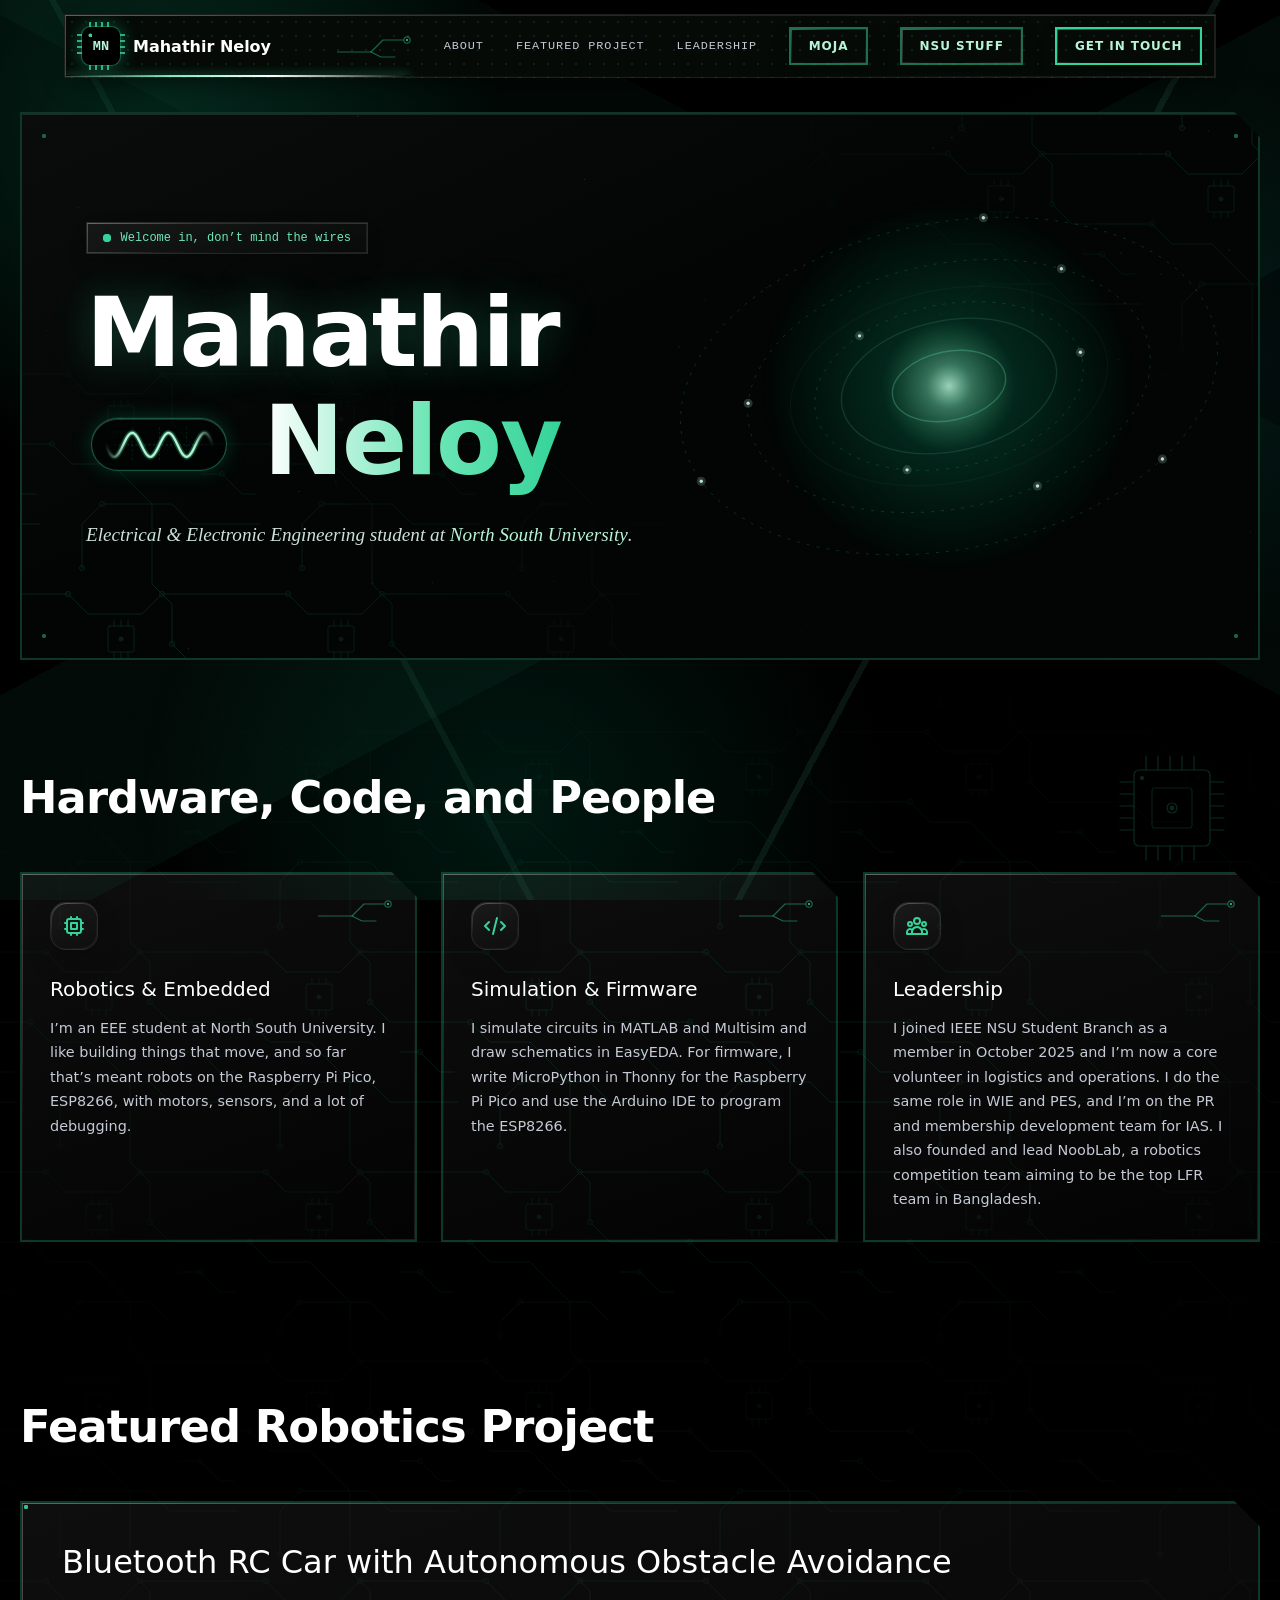
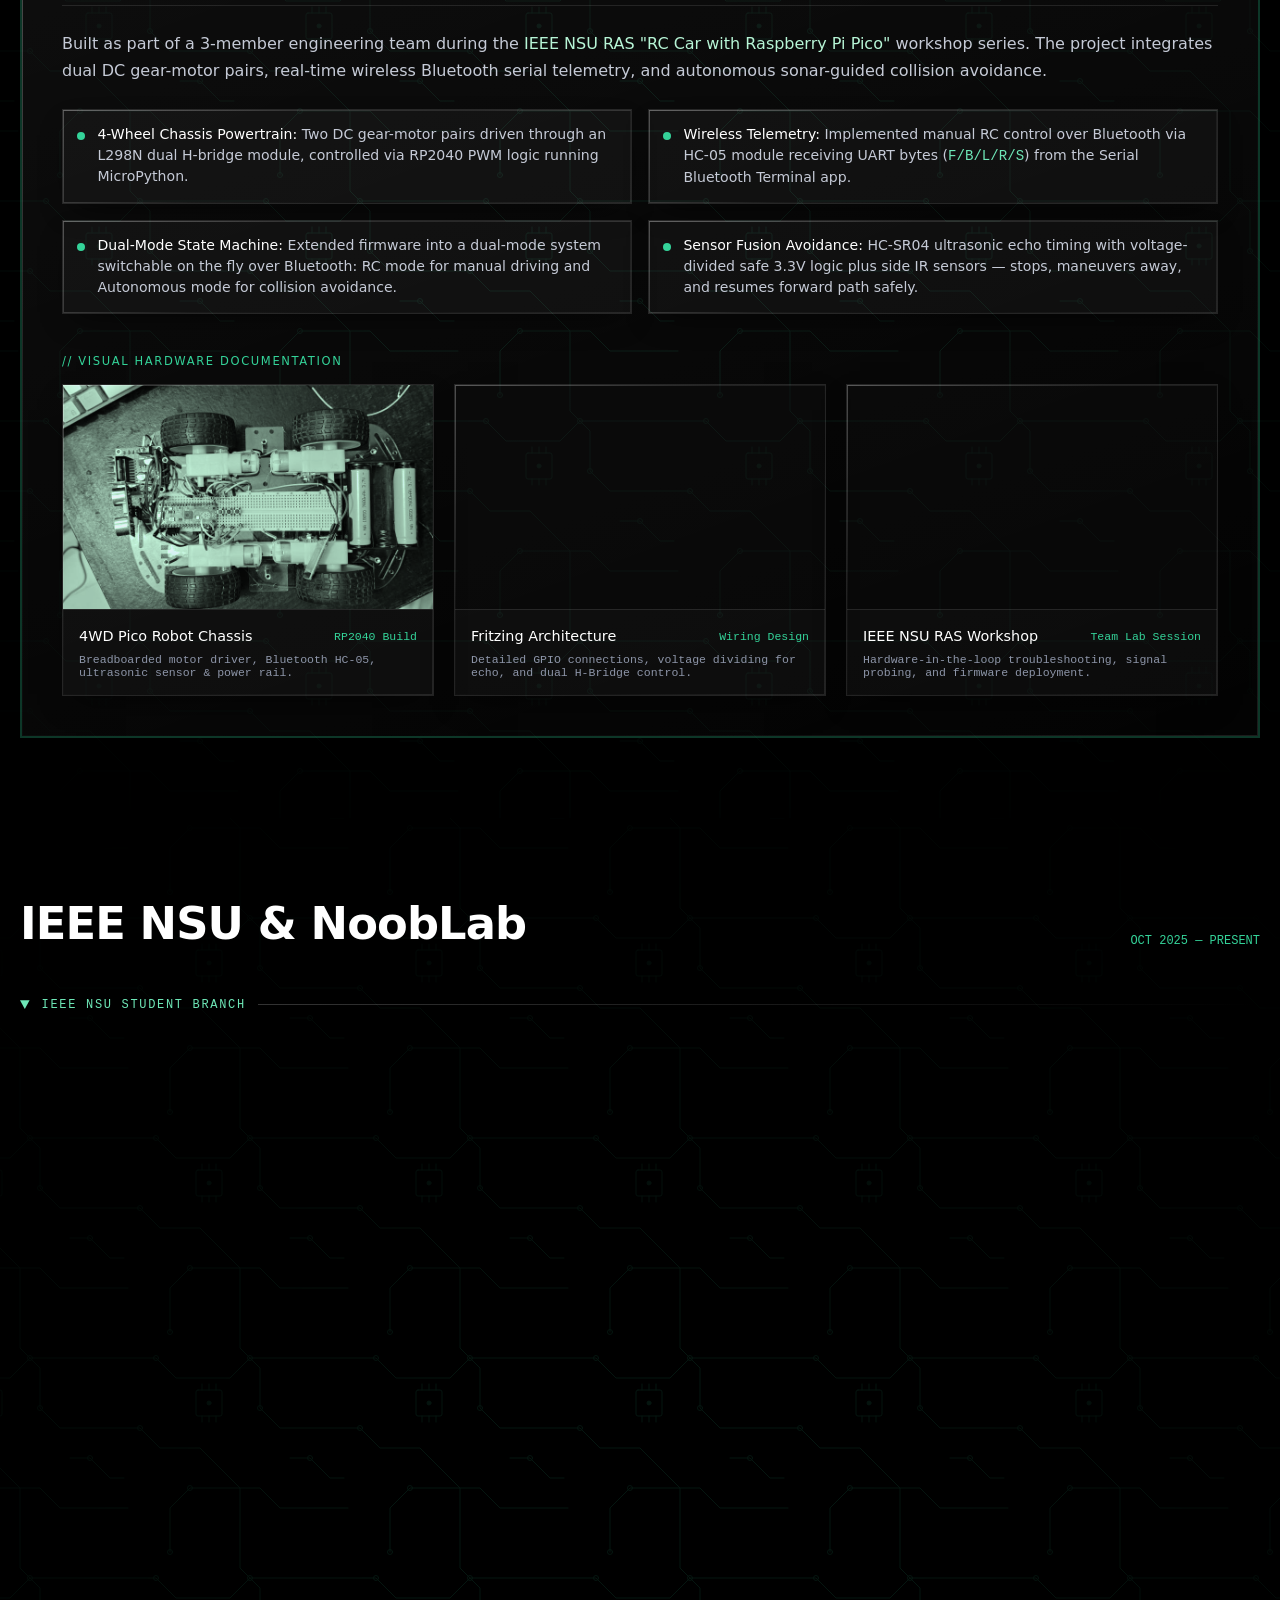
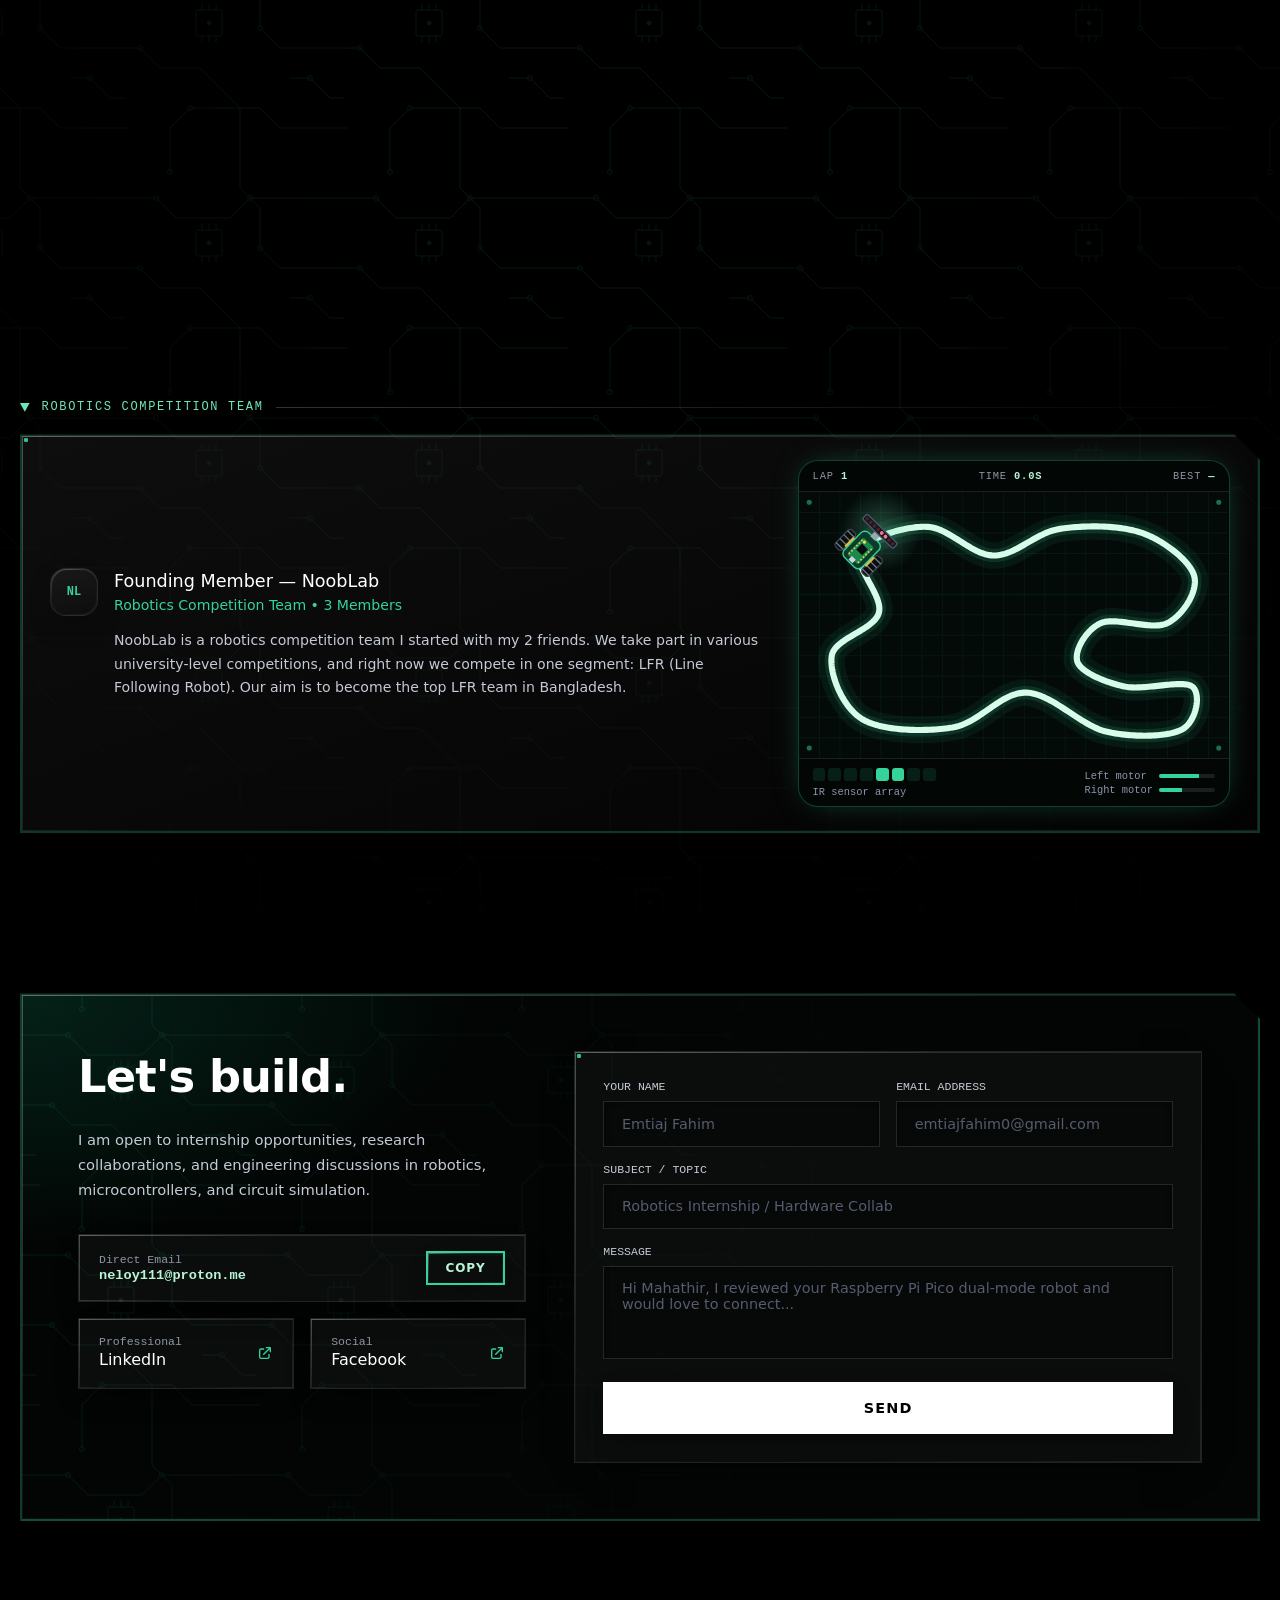
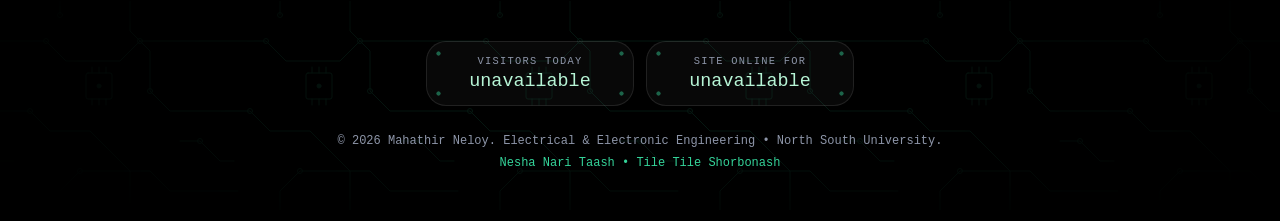
==== index.html @ 587d09ad "Add files via upload" ====
<!DOCTYPE html>
<html lang="en" style="scroll-behavior:smooth">
<head><!-- speed-patched -->
<meta charset="UTF-8"><meta http-equiv="Content-Security-Policy" content="default-src 'self'; script-src 'self' 'unsafe-inline' https://www.gstatic.com https://*.firebasedatabase.app; style-src 'self' 'unsafe-inline' https://fonts.googleapis.com; font-src https://fonts.gstatic.com; img-src 'self' data: blob:; connect-src 'self' https://formspree.io https://abacus.jasoncameron.dev https://api.github.com https://*.firebasedatabase.app wss://*.firebasedatabase.app; frame-src https://*.firebasedatabase.app; base-uri 'self'; form-action 'self' https://formspree.io; object-src 'none'"><meta name="referrer" content="strict-origin-when-cross-origin"><script>if(top!==self){try{top.location.href=self.location.href}catch(e){document.documentElement.style.display='none'}}</script>
<link rel="icon" type="image/svg+xml" href="data:image/svg+xml,<svg xmlns='http://www.w3.org/2000/svg' viewBox='0 0 32 32'><rect width='32' height='32' rx='9' fill='%23000'/><rect x='1' y='1' width='30' height='30' rx='8' fill='none' stroke='%2310b981' stroke-width='2'/><circle cx='25' cy='7' r='2' fill='%2334d399'/><text x='15' y='21' font-family='system-ui,sans-serif' font-weight='700' font-size='13' fill='%23b7f5d6' text-anchor='middle'>MN</text></svg>">
<meta name="viewport" content="width=device-width, initial-scale=1.0">
<title>Mahathir Neloy | Robotics & Embedded Systems</title>
<meta name="title" content="Mahathir Neloy | Robotics & Embedded Systems">
<meta name="description" content="EEE Student at North South University specializing in robotics, RP2040/MicroPython firmware, and autonomous systems.">
<meta property="og:type" content="website">
<meta property="og:url" content="https://mahathirjneloy.github.io/">
<meta property="og:title" content="Mahathir Neloy | Robotics & Embedded Systems">
<meta property="og:description" content="EEE Student at North South University specializing in robotics, RP2040/MicroPython firmware, and autonomous systems.">
<meta property="og:image" content="https://mahathirjneloy.github.io/image_301fca.png">
<meta name="twitter:card" content="summary_large_image">
<meta name="twitter:url" content="https://mahathirjneloy.github.io/">
<meta name="twitter:title" content="Mahathir Neloy | Robotics & Embedded Systems">
<meta name="twitter:description" content="EEE Student at North South University specializing in robotics, RP2040/MicroPython firmware, and autonomous systems.">
<meta name="twitter:image" content="https://mahathirjneloy.github.io/image_301fca.png">
<link rel="preconnect" href="https://fonts.googleapis.com">
<link rel="preconnect" href="https://fonts.gstatic.com" crossorigin>
<link rel="preload" as="style" href="https://fonts.googleapis.com/css2?family=Outfit:wght@300;400;500;600;700&family=JetBrains+Mono:wght@400;500;600&display=swap" onload="this.onload=null;this.rel='stylesheet'"><noscript><link rel="stylesheet" href="https://fonts.googleapis.com/css2?family=Outfit:wght@300;400;500;600;700&family=JetBrains+Mono:wght@400;500;600&display=swap"></noscript>
<script>function imgErr(i,f){const h=()=>{const a=document.getElementById(i),b=document.getElementById(f);a&&a.classList.add("hide");b&&b.classList.remove("hide")};document.readyState==="loading"?document.addEventListener("DOMContentLoaded",h):h()}</script>
<style>
:root{--b1:#b7f5d6;--b2:#6ee7b7;--b3:#34d399;--b4:#10b981;--ring:#10b981;--line:rgba(255,255,255,.1);--card:rgba(4,10,7,.72);--mut:#8d95a8;--txt:#c5cad6;--sans:'Google Sans','Outfit',system-ui,sans-serif;--mono:'JetBrains Mono',monospace}
*{box-sizing:border-box;margin:0}
body{background:#000000;color:var(--txt);font-family:var(--sans);-webkit-font-smoothing:antialiased;overflow-x:hidden;min-height:100vh;line-height:1.5;
background-image:radial-gradient(60rem 30rem at 50% -8%,rgba(5,66,44,.35),transparent 70%)}
::selection{background:var(--b4);color:#ffffff}
::-webkit-scrollbar{width:8px}::-webkit-scrollbar-track{background:#000000}::-webkit-scrollbar-thumb{background:#0f2d1e;border-radius:4px;border:1px solid rgba(52,211,153,.25)}::-webkit-scrollbar-thumb:hover{background:var(--b4)}
a{color:inherit;text-decoration:none}img{display:block}
.wrap{max-width:80rem;margin:0 auto;padding:0 1.25rem}
.mono{font-family:var(--mono)}.white{color:#ffffff}.blue{color:var(--b3)}.mut{color:var(--mut)}
.hide{display:none!important}
section{padding:5rem 0}
/* Pills & buttons */
.pill{display:inline-flex;align-items:center;gap:.5rem;border-radius:999px;font-weight:500;cursor:pointer;transition:all .2s;position:relative;overflow:hidden;border:1px solid transparent}
.pill-w{background:#ffffff;color:#111111;padding:1rem 1.75rem;font-size:.9rem}.pill-w:hover{background:var(--b1);box-shadow:0 0 40px -6px rgba(52,211,153,.7)}
.pill-d{background:#1c1d24;color:#ffffff;border-color:var(--line);padding:.5rem 1.1rem;font-size:.75rem;font-family:var(--mono)}.pill-d:hover{background:#ffffff;color:#000000}
.ripple-effect{position:absolute;border-radius:50%;background:rgba(16,185,129,.35);transform:scale(0);animation:rp .6s linear;pointer-events:none}
@keyframes rp{to{transform:scale(4);opacity:0}}
.tag{display:inline-block;padding:.25rem .7rem;border-radius:999px;background:rgba(52,211,153,.08);border:1px solid rgba(52,211,153,.22);color:var(--b2);font:.72rem var(--mono)}
.label{font:.72rem var(--mono);text-transform:uppercase;letter-spacing:.14em;color:var(--b3);margin-bottom:.6rem}
h2{font-size:clamp(1.9rem,4vw,2.8rem);font-weight:500;color:#ffffff;letter-spacing:-.025em;line-height:1.15}
.sec-head{display:flex;flex-wrap:wrap;gap:1rem;align-items:flex-end;justify-content:space-between;margin-bottom:3rem}
/* Cards */
.card{position:relative;overflow:hidden;background:var(--card);border:1px solid var(--line);border-radius:1.75rem;transition:border-color .3s,box-shadow .3s}
.card:hover{border-color:rgba(52,211,153,.45);box-shadow:0 0 50px -12px rgba(16,185,129,.45)}
.card>*{position:relative;z-index:1}
/* Cursor spotlight: a real element moved by transform (compositor only, no repaint).
   Radius 266px = 70% of the original 380px gradient radius. */
.card>.spot{will-change:transform,opacity;position:absolute;left:-1px;top:-1px;width:532px;height:532px;margin:0;z-index:0;pointer-events:none;opacity:0;transform:translate3d(-999px,-999px,0);background:radial-gradient(circle closest-side,rgba(52,211,153,.1),transparent);transition:opacity .3s}
.card:hover>.spot{opacity:1}
.tilt{transform-style:preserve-3d;transition:transform .18s ease-out,border-color .3s,box-shadow .3s;will-change:transform}
.ico{width:3rem;height:3rem;border-radius:1rem;background:rgba(52,211,153,.08);border:1px solid rgba(52,211,153,.25);display:flex;align-items:center;justify-content:center;color:var(--b3);flex-shrink:0;font:600 .75rem var(--mono)}
.ico svg{width:1.5rem;height:1.5rem}
.reveal{opacity:0;transform:translateY(24px);transition:opacity .7s cubic-bezier(.16,1,.3,1),transform .7s cubic-bezier(.16,1,.3,1)}
.reveal.active{opacity:1;transform:none}.d1{transition-delay:.1s}.d2{transition-delay:.2s}.d3{transition-delay:.3s}
.tilt.reveal.rdone{transition:transform .18s ease-out;transition-delay:0s}
.grid3{display:grid;gap:1.5rem;grid-template-columns:1fr}
@media(min-width:768px){.grid3{grid-template-columns:repeat(3,1fr)}}
/* Header */
header{position:fixed;top:.9rem;left:0;right:0;z-index:40;padding:0 1rem}
.bar{max-width:72rem;margin:0 auto;height:4rem;padding:0 .8rem 0 1rem;display:flex;align-items:center;justify-content:space-between;border-radius:999px;background:rgba(0,0,0,.65);border:1px solid var(--line)}
.logo{display:flex;align-items:center;gap:.75rem}
.mn{width:2.5rem;height:2.5rem;border-radius:50%;background:#000000;border:1px solid rgba(52,211,153,.45);display:flex;align-items:center;justify-content:center;color:var(--b1);font:600 .85rem var(--mono);box-shadow:0 0 18px -2px rgba(16,185,129,.6);transition:.2s}
.logo:hover .mn{border-color:var(--b3)}
.logo b{display:block;color:#ffffff;font-weight:500;line-height:1.1}.logo small{font:.62rem var(--mono);color:var(--b3);text-transform:uppercase;letter-spacing:.1em}
nav{display:none;align-items:center;gap:2rem;font-size:.9rem}nav a:not(.pill):hover{color:var(--b2)}
#mbtn{background:none;border:0;color:var(--txt);padding:.5rem;border-radius:50%;cursor:pointer}#mbtn svg{width:1.5rem;height:1.5rem;display:block}
#mmenu{max-width:72rem;margin:.5rem auto 0;padding:1.25rem 1.5rem;display:flex;flex-direction:column;gap:1rem;border-radius:1.75rem;background:rgba(0,0,0,.9);border:1px solid var(--line);font:.85rem var(--mono)}
@media(min-width:768px){nav{display:flex}#mbtn,#mmenu{display:none}}
/* Hero */
#hero{padding:7rem 0 2rem}
.panel{position:relative;overflow:hidden;border-radius:2rem;background:#000000;border:1px solid rgba(255,255,255,.07)}
.hero-in{position:relative;z-index:2;display:flex;flex-direction:column;gap:2rem;padding:3.5rem 1.5rem 20rem}
@media(min-width:768px){.hero-in{padding:5rem 4rem;max-width:62%;min-height:34rem;justify-content:center}}
#dust{position:absolute;inset:0;width:100%;height:100%;z-index:1}
.status{align-self:flex-start;display:inline-flex;align-items:center;gap:.6rem;padding:.5rem 1rem;border-radius:999px;background:rgba(6,16,11,.9);border:1px solid rgba(52,211,153,.3);font:.75rem var(--mono);color:var(--b2)}
.dot{position:relative;width:.5rem;height:.5rem;border-radius:50%;background:var(--b3);flex-shrink:0}
.dot::after{content:'';position:absolute;inset:0;border-radius:50%;background:var(--b3);animation:ping 1.5s cubic-bezier(0,0,.2,1) infinite}
@keyframes ping{75%,100%{transform:scale(2.4);opacity:0}}
h1{font-size:clamp(2.6rem,7vw,5.2rem);font-weight:500;letter-spacing:-.035em;line-height:1.12;color:#ffffff;text-shadow:0 0 40px rgba(52,211,153,.25)}
h1 .g{background:linear-gradient(90deg,#ffffff,var(--b2) 55%,var(--b3));-webkit-background-clip:text;background-clip:text;color:transparent;text-shadow:none}
h1.pfx{text-shadow:none}h1.pfx .nw{color:transparent;-webkit-text-fill-color:transparent;background:none;text-shadow:none}
.scope{display:inline-flex;vertical-align:middle;margin:0 .3rem;padding:.35rem .8rem;border-radius:999px;background:#000000;border:1px solid rgba(52,211,153,.45);box-shadow:0 0 22px rgba(16,185,129,.3);transform:translateY(-.2rem);user-select:none;will-change:transform}
.scope svg{width:4.5rem;height:1.6rem}
@media(min-width:640px){.scope svg{width:6rem;height:2.2rem}}
.scope svg{overflow:hidden;-webkit-mask-image:linear-gradient(90deg,transparent,#000000 18%,#000000 82%,transparent);mask-image:linear-gradient(90deg,transparent,#000000 18%,#000000 82%,transparent)}
.amp{transform-origin:50px 16px;animation:amp 2.4s ease-in-out infinite}.roll{animation:roll 1.4s linear infinite}
.scope:hover .roll{animation-duration:.6s}.scope:hover .amp{animation-duration:1.2s}
#heropanel.off .amp,#heropanel.off .roll{animation-play-state:paused}
@keyframes amp{0%,100%{transform:scaleY(.4)}50%{transform:scaleY(1)}}
@keyframes roll{to{transform:translateX(-100px)}}
.bio{font-size:1.2rem;font-weight:300;max-width:42rem;color:#cde0d9}.bio strong{color:var(--b1);font-weight:500}
.chips{display:flex;flex-wrap:wrap;gap:.7rem 1.5rem;font:.75rem var(--mono);color:var(--mut)}
.chips span{display:flex;align-items:center;gap:.5rem}.chips i{width:.38rem;height:.38rem;border-radius:50%;background:var(--b3)}
/* About */
.about{padding:1.75rem}.about h3{font-size:1.25rem;font-weight:500;color:#ffffff;margin:1.5rem 0 .75rem}.about p{font-size:.9rem;font-weight:300;color:var(--txt);line-height:1.7}
/* Projects */
.proj{padding:1.5rem}@media(min-width:640px){.proj{padding:2.5rem}}
.proj-head{display:flex;flex-wrap:wrap;justify-content:space-between;gap:1rem;padding-bottom:1.5rem;border-bottom:1px solid var(--line)}
.proj-head h3{font-size:clamp(1.5rem,3vw,2rem);font-weight:500;color:#ffffff;line-height:1.2}
.tags{display:flex;flex-wrap:wrap;gap:.5rem;align-content:flex-start}
.specs{display:grid;gap:1rem;margin:1.5rem 0;font-size:.88rem;font-weight:300}@media(min-width:768px){.specs{grid-template-columns:1fr 1fr}}
.spec{display:flex;gap:.75rem;padding:.9rem;border-radius:1.1rem;background:rgba(255,255,255,.03);border:1px solid rgba(255,255,255,.07)}
.spec .dot{margin-top:.5rem}.spec .dot::after{display:none}.spec strong{color:#ffffff;font-weight:500}.spec code{color:var(--b2);font-family:var(--mono)}
.photos{display:grid;gap:1.25rem;grid-template-columns:1fr}@media(min-width:768px){.photos{grid-template-columns:repeat(3,1fr)}}
.photo{cursor:pointer;display:flex;flex-direction:column;border-radius:1.5rem;background:#020504;border:1px solid var(--line);overflow:hidden;transition:.3s}
.photo:hover{border-color:rgba(52,211,153,.6);box-shadow:0 0 40px -12px rgba(16,185,129,.5)}
.pimg{position:relative;height:14rem;background:#040806;overflow:hidden;display:flex;align-items:center;justify-content:center}
.pimg img{width:100%;height:100%;object-fit:cover;transition:transform .5s}.photo:hover .pimg img{transform:scale(1.05)}
.fb{position:absolute;inset:0;display:flex;flex-direction:column;align-items:center;justify-content:center;gap:.4rem;background:#040806;text-align:center;font:.75rem var(--mono);color:var(--b2)}
.fb svg{width:4rem;height:4rem;color:var(--b3);opacity:.6}.fb small{color:var(--mut);font-size:.7rem}
.badge{position:absolute;top:.75rem;left:.75rem;padding:.25rem .65rem;border-radius:999px;background:rgba(0,0,0,.75);border:1px solid rgba(52,211,153,.35);font:.62rem var(--mono);color:var(--b2)}
.pbody{padding:1rem;border-top:1px solid var(--line);display:flex;flex-direction:column;flex-grow:1;justify-content:space-between}
.prow{display:flex;justify-content:space-between;gap:.5rem;align-items:center}.prow b{color:#ffffff;font-size:.9rem;font-weight:500}.prow span{font:.72rem var(--mono);color:var(--b3)}
.pbody p{font:.72rem var(--mono);color:var(--mut);margin-top:.35rem}
.insp{margin-top:1rem;padding-top:.75rem;border-top:1px solid var(--line);text-align:right;font:.7rem var(--mono);color:var(--b3);transition:.2s}.photo:hover .insp{color:var(--b1)}
/* Experience */
.exp{display:flex;flex-direction:column;gap:1.5rem}
.xc{padding:1.5rem 1.75rem;display:flex;flex-wrap:wrap;justify-content:space-between;gap:1rem}
.xl{display:flex;gap:1rem;min-width:0;flex:1 1 20rem}
.xc h3{font-size:1.1rem;font-weight:500;color:#ffffff}.xc .org{font-size:.88rem;font-weight:500;color:var(--b3);margin-top:.1rem}
.xc .when{font:.72rem var(--mono);color:var(--mut);margin-top:.25rem}.xc .desc{font-size:.88rem;margin-top:.75rem;max-width:48rem;line-height:1.7}
.tl{margin-top:1rem;display:flex;flex-direction:column;gap:1rem;border-left:2px solid rgba(52,211,153,.22);padding-left:1rem}
.tl b{display:flex;align-items:center;gap:.5rem;font-size:.88rem;font-weight:500;color:#ffffff}.tl b.s{color:var(--txt)}.tl b.m{color:var(--mut)}
.tl .when{margin-top:0}.tl p{font-size:.78rem;margin-top:.25rem}
.tl em{font:normal .62rem var(--mono);padding:.1rem .5rem;border-radius:999px;background:rgba(52,211,153,.1);border:1px solid rgba(52,211,153,.25);color:var(--b2)}
.xc>.tag{align-self:flex-start}
/* Contact */
.cpanel{padding:2rem;background:radial-gradient(40rem 22rem at 0% 0%,rgba(5,66,44,.5),transparent 70%),#000000}@media(min-width:768px){.cpanel{padding:3.5rem}}
.cgrid{display:grid;gap:3rem;position:relative;z-index:2}@media(min-width:1024px){.cgrid{grid-template-columns:5fr 7fr}}
.cl{display:flex;flex-direction:column;gap:1.5rem}.cl>p:not(.label){font-size:.92rem;font-weight:300;line-height:1.7}
.box{padding:1rem 1.25rem;border-radius:1.25rem;background:rgba(255,255,255,.03);border:1px solid var(--line);display:flex;align-items:center;justify-content:space-between;gap:1rem;transition:.2s}
a.box:hover{border-color:rgba(52,211,153,.5)}a.box:hover b{color:var(--b1)}
.box small{display:block;font:.72rem var(--mono);color:var(--mut)}.box b{font-weight:500;color:#ffffff;transition:.2s}.box .em{font:600 .85rem var(--mono);color:var(--b1);margin-top:.15rem}
.box svg{width:1rem;height:1rem;color:var(--b3)}
.two{display:grid;grid-template-columns:1fr 1fr;gap:1rem}
.fcard{padding:1.75rem;border-radius:1.75rem;background:rgba(255,255,255,.03);border:1px solid var(--line)}
form{display:flex;flex-direction:column;gap:1rem}.fr{display:grid;gap:1rem}@media(min-width:640px){.fr{grid-template-columns:1fr 1fr}}
label{display:block;font:.72rem var(--mono);color:var(--txt);margin-bottom:.5rem}
input,textarea{width:100%;padding:.85rem 1.1rem;border-radius:1.1rem;background:#000000;border:1px solid var(--line);color:#ffffff;font:.9rem var(--sans);outline:none;transition:.2s}
input:focus,textarea:focus{border-color:var(--b3);box-shadow:0 0 0 3px rgba(52,211,153,.12)}textarea{resize:none}::placeholder{color:#555c6e}
form .pill-w{width:100%;justify-content:center;font-weight:600}form .pill-w:disabled{opacity:.6;cursor:wait}
footer{padding:2.5rem 0;text-align:center;font:.75rem var(--mono);color:var(--mut)}footer p+p{margin-top:.5rem;color:var(--b3)}
/* Progress, toast, lightbox */
#prog{position:fixed;top:0;left:0;height:2.5px;width:0;z-index:60;background:linear-gradient(90deg,var(--b4),var(--b2),#ffffff);box-shadow:0 0 12px rgba(52,211,153,.8);pointer-events:none}
#toast{position:fixed;bottom:1.5rem;right:1.5rem;z-index:60;transform:translateY(5rem);opacity:0;transition:.3s;pointer-events:none}
#toast.on{transform:none;opacity:1}
#toast div{display:flex;align-items:center;gap:.75rem;padding:.8rem 1.3rem;border-radius:999px;background:#040806;border:1px solid rgba(52,211,153,.45);color:var(--b1);font:.85rem var(--mono);box-shadow:0 20px 50px rgba(0,0,0,.8)}
#lb{position:fixed;inset:0;z-index:55;display:flex;align-items:center;justify-content:center;padding:1rem;background:rgba(0,0,0,.92);opacity:0;pointer-events:none;transition:.3s}
#lb.on{opacity:1;pointer-events:auto}
.lbx{width:100%;max-width:56rem;padding:1.25rem;background:#040806;border:1px solid rgba(52,211,153,.3);border-radius:1.75rem;box-shadow:0 0 80px -20px rgba(16,185,129,.5)}
.lbh{display:flex;justify-content:space-between;align-items:center;padding-bottom:.75rem;margin-bottom:.75rem;border-bottom:1px solid var(--line)}
#lbt{display:flex;align-items:center;gap:.5rem;color:#ffffff;font-weight:500}#lbt i{width:.5rem;height:.5rem;border-radius:50%;background:var(--b3)}
.lbh button{background:none;border:0;color:var(--mut);cursor:pointer;padding:.3rem;border-radius:50%}.lbh button:hover{color:#ffffff;background:rgba(255,255,255,.08)}.lbh svg{width:1.5rem;height:1.5rem;display:block}
.lbi{display:flex;align-items:center;justify-content:center;background:#000000;border-radius:1.1rem;overflow:hidden;min-height:16rem;max-height:70vh}
.lbi img{max-height:68vh;max-width:100%;width:auto;object-fit:contain}
#lbc{margin-top:1rem;font:.8rem/1.6 var(--mono);color:var(--txt)}
/* Microcontroller cursor */
#cur{will-change:transform;position:fixed;left:-16px;top:-16px;width:32px;height:32px;z-index:100;pointer-events:none;opacity:0;transition:opacity .2s;display:none}
.nocur #cur{display:block}.nocur,.nocur *{cursor:none!important}.nocur input,.nocur textarea{cursor:text!important}
#cur.on{opacity:1}#cur.txt{opacity:0}
#cur svg{width:100%;height:100%;display:block;filter:drop-shadow(0 0 6px rgba(52,211,153,.75));transition:transform .2s}
#cur.hot svg{transform:scale(1.4) rotate(45deg)}#cur.hot .pins{stroke:#b7f5d6}#cur.down svg{transform:scale(.8)}
#cur .led{animation:blink 1s steps(2) infinite}@keyframes blink{50%{opacity:.2}}
/* ===== Subtle flat glass (no frosted blur) ===== */
:root{--gl:linear-gradient(160deg,rgba(255,255,255,.055),rgba(255,255,255,.012));--gs:inset 0 1px 0 rgba(255,255,255,.1),0 12px 32px -14px rgba(0,0,0,.8)}
body::before{content:'';position:fixed;inset:0;z-index:-1;pointer-events:none;background:radial-gradient(34rem 34rem at 12% 14%,rgba(16,185,129,.2),transparent 65%),radial-gradient(30rem 30rem at 90% 40%,rgba(13,148,136,.14),transparent 65%),radial-gradient(36rem 36rem at 40% 90%,rgba(5,150,105,.16),transparent 65%)}
.card,.panel,.bar,#mmenu,.box,.fcard,.photo,.lbx,.spec,.status,.tag,.pill-d,#toast div,.ico{position:relative;background:var(--gl);border-color:rgba(255,255,255,.09);box-shadow:var(--gs)}
.card::after,.panel::after,.bar::after,#mmenu::after,.box::after,.fcard::after,.photo::after,.lbx::after,.spec::after,.status::after,.tag::after,.pill-d::after,#toast div::after,.ico::after{content:'';position:absolute;inset:0;border-radius:inherit;padding:1px;pointer-events:none;z-index:3;background:linear-gradient(140deg,rgba(255,255,255,.28),rgba(255,255,255,.04) 35%,rgba(255,255,255,0) 60%,rgba(255,255,255,.1));-webkit-mask:linear-gradient(#000000 0 0) content-box,linear-gradient(#000000 0 0);-webkit-mask-composite:xor;mask-composite:exclude}
.panel{background:linear-gradient(155deg,rgba(255,255,255,.03),transparent 45%),#020504}
.cpanel{background:radial-gradient(40rem 22rem at 0% 0%,rgba(16,185,129,.16),transparent 70%),#020504}
.card:hover,.photo:hover{border-color:rgba(255,255,255,.18);box-shadow:var(--gs),0 0 44px -16px rgba(52,211,153,.4)}
.bar{background:rgba(6,10,8,.95)}
.pill-w{background:#ffffff;box-shadow:0 8px 26px -10px rgba(0,0,0,.7)}.pill-w:hover{background:#b7f5d6;box-shadow:0 0 34px -6px rgba(52,211,153,.6)}
.pill-d{background:rgba(255,255,255,.07)}.pill-d:hover{background:#ffffff;color:#000000}
.photo,.spec,.box,.fcard{background:rgba(255,255,255,.03)}
.pimg,.fb{background:rgba(0,0,0,.35)}
input,textarea{background:rgba(0,0,0,.35);border:1px solid rgba(255,255,255,.12);box-shadow:inset 0 2px 6px rgba(0,0,0,.4)}
input:focus,textarea:focus{border-color:rgba(255,255,255,.35);box-shadow:0 0 0 3px rgba(52,211,153,.16)}
.scope{background:rgba(0,0,0,.5);box-shadow:inset 0 1px 0 rgba(255,255,255,.18),0 0 20px rgba(16,185,129,.25)}
#lb{background:rgba(0,6,4,.9)}.lbi{background:#000000}
#prog{box-shadow:0 0 14px rgba(52,211,153,.9)}
/* Leadership additions */
.grp{display:flex;align-items:center;gap:.75rem;margin:3.5rem 0 1.25rem;font:500 .75rem var(--mono);letter-spacing:.14em;text-transform:uppercase;color:var(--b2)}
.grp::after{content:'';flex:1;height:1px;background:linear-gradient(90deg,rgba(255,255,255,.2),transparent)}
.skl{display:flex;align-items:center;gap:.4rem;font:.72rem var(--mono)!important;color:var(--b2);margin-top:.4rem!important}.skl svg{width:.85rem;height:.85rem;flex-shrink:0}
.nl{align-items:center;gap:2rem;border-radius:2rem;box-shadow:var(--gs),0 0 60px -30px rgba(52,211,153,.5)}.nl .tags{margin-top:1.1rem}
.track{display:none;width:15rem;flex-shrink:0}@media(min-width:900px){.track{display:block}}
/* ===== Header: EEE styling ===== */
/* PCB dot-grid on the bar + a signal pulse travelling along its bottom trace */
.bar{overflow:hidden;background-image:radial-gradient(rgba(52,211,153,.13) 1px,transparent 1.2px);background-size:14px 14px}
.bar::before{content:'';position:absolute;left:0;bottom:0;height:2px;width:30%;z-index:2;pointer-events:none;will-change:transform;background:linear-gradient(90deg,transparent,#6ee7b7,#ffffff 60%,transparent);box-shadow:0 0 10px rgba(52,211,153,.8);animation:pulse 3.4s linear infinite}
@keyframes pulse{from{transform:translateX(-100%)}to{transform:translateX(340%)}}
/* Logo becomes an IC chip with pins and a pin-1 marker */
.mn{position:relative;border-radius:.6rem;background:radial-gradient(circle at 22% 22%,var(--b3) 0 1.6px,transparent 2.2px),#000000}
.mn::before,.mn::after{content:'';position:absolute;pointer-events:none}
.mn::before{left:-5px;right:-5px;top:7px;bottom:7px;background:repeating-linear-gradient(180deg,rgba(52,211,153,.8) 0 2px,transparent 2px 6px) left center/5px 100% no-repeat,repeating-linear-gradient(180deg,rgba(52,211,153,.8) 0 2px,transparent 2px 6px) right center/5px 100% no-repeat}
.mn::after{top:-5px;bottom:-5px;left:7px;right:7px;background:repeating-linear-gradient(90deg,rgba(52,211,153,.8) 0 2px,transparent 2px 6px) center top/100% 5px no-repeat,repeating-linear-gradient(90deg,rgba(52,211,153,.8) 0 2px,transparent 2px 6px) center bottom/100% 5px no-repeat}
/* Blinking power LED after the subtitle */
.logo small::after{content:'';display:inline-block;width:5px;height:5px;margin-left:.5rem;border-radius:50%;background:var(--b3);box-shadow:0 0 6px var(--b3);vertical-align:middle;animation:blink 1.2s steps(2) infinite}
/* Nav links: numbered like the section labels (01, 02, 03) + trace underline on hover */
nav{counter-reset:n}
nav a:not(.pill){position:relative;counter-increment:n;font:500 .74rem var(--mono);text-transform:uppercase;letter-spacing:.08em}

nav a:not(.pill)::after{content:'';position:absolute;left:0;right:0;bottom:-7px;height:1px;background:var(--b3);box-shadow:0 0 8px var(--b3);transform:scaleX(0);transform-origin:left;transition:transform .25s}
nav a:not(.pill):hover::after{transform:scaleX(1)}
nav .pill-d[href="moja.html"]{border-color:rgba(52,211,153,.5);color:var(--b1)}
nav .pill-d[href="moja.html"]:hover{color:#000000}
nav .pill-d[href="nsu.html"]{border-color:rgba(52,211,153,.5);color:var(--b1)}
nav .pill-d[href="nsu.html"]:hover{color:#000000}
@media(min-width:768px) and (max-width:1100px){nav{gap:1.1rem}}
/* ===== Mobile visibility fixes ===== */
/* menu was see-through (glass style overrode its background) -> solid panel */
#mmenu{background:#050a07;box-shadow:0 18px 40px -8px rgba(0,0,0,.95),inset 0 1px 0 rgba(255,255,255,.1)}
#mmenu a{display:block;padding:.35rem 0;color:#e6f5f0}
#mmenu a.blue{color:var(--b3)}
/* top bar: no page text showing through */
.bar{background-color:#050a07}
/* About / Leadership cards: darker base + brighter text on phones */
@media(max-width:767px){
 .about.card{background:linear-gradient(160deg,rgba(255,255,255,.07),rgba(255,255,255,.02)),#050a07}
 .about p{color:#e1f0ea;font-weight:400}
}
/* ===== Auto-hide header ===== */
header{transition:transform .35s cubic-bezier(.16,1,.3,1)}
header.nav-hide{transform:translateY(calc(-100% - 1.5rem))}
header.nav-hide .bar::before{animation-play-state:paused}
/* ===== Subtle EEE vibe: About + Contact ===== */
:root{--pcb:url("data:image/svg+xml,<svg xmlns='http://www.w3.org/2000/svg' width='220' height='220' viewBox='0 0 220 220' fill='none' stroke='%2334d399' stroke-width='1' stroke-linecap='round' stroke-linejoin='round'><path d='M0 40H46L66 60H120L140 40H220'/><path d='M0 110H30L50 130H90L110 150L130 170V220'/><path d='M130 0V30L150 50V90L170 110H220'/><path d='M60 220V190L80 170H150L170 190H220'/><path d='M180 140H200L220 160'/><path d='M60 0V14M0 190H18M0 160H14'/><rect x='86' y='72' width='26' height='26' rx='2'/><path d='M92 72V66M99 72V66M106 72V66M92 98V104M99 98V104M106 98V104'/><circle cx='46' cy='40' r='2.5'/><circle cx='140' cy='40' r='2.5'/><circle cx='30' cy='110' r='2.5'/><circle cx='150' cy='90' r='2.5'/><circle cx='80' cy='170' r='2.5'/><circle cx='200' cy='140' r='2.5'/><circle cx='60' cy='14' r='2.5'/><circle cx='99' cy='85' r='2' fill='%2334d399'/></svg>");--chipart:url("data:image/svg+xml,<svg xmlns='http://www.w3.org/2000/svg' width='120' height='120' viewBox='0 0 120 120' fill='none' stroke='%2334d399' stroke-width='1.2' stroke-linecap='round' stroke-linejoin='round'><rect x='22' y='22' width='76' height='76' rx='5'/><rect x='40' y='40' width='40' height='40' rx='3' stroke-opacity='.7'/><path d='M34 8V22M46 8V22M58 8V22M70 8V22M82 8V22M34 98V112M46 98V112M58 98V112M70 98V112M82 98V112M8 34H22M8 46H22M8 58H22M8 70H22M8 82H22M98 34H112M98 46H112M98 58H112M98 70H112M98 82H112'/><circle cx='60' cy='60' r='5'/><circle cx='60' cy='60' r='1.8' fill='%2334d399'/><circle cx='30' cy='30' r='1.5' fill='%2334d399'/></svg>");--stub:url("data:image/svg+xml,<svg xmlns='http://www.w3.org/2000/svg' width='80' height='28' viewBox='0 0 80 28' fill='none' stroke='%2334d399' stroke-opacity='.45' stroke-width='1.2' stroke-linecap='round' stroke-linejoin='round'><path d='M0 20H34L46 8H66'/><path d='M34 20L44 25H58'/><circle cx='70' cy='8' r='3.2'/><circle cx='70' cy='8' r='1' fill='%2334d399' stroke='none'/></svg>")}
/* About: faint PCB traces behind the cards, a line-art chip top-right, a trace stub + silkscreen label (U1..U3) on each card */
#about{position:relative;overflow:hidden}
#about .wrap{position:relative;z-index:1}
#about::before{content:'';position:absolute;inset:0;z-index:0;pointer-events:none;background:var(--pcb) 0 0/220px 220px;opacity:.11;-webkit-mask-image:radial-gradient(ellipse 75% 70% at 50% 58%,#000000 25%,transparent 100%);mask-image:radial-gradient(ellipse 75% 70% at 50% 58%,#000000 25%,transparent 100%)}
#about::after{content:'';position:absolute;right:max(1.5rem,calc(50% - 40rem + 3rem));top:3.5rem;width:120px;height:120px;z-index:0;pointer-events:none;background:var(--chipart) center/contain no-repeat;opacity:.2}
@media(max-width:767px){#about::after{display:none}}
.grid3{counter-reset:u}
.about{counter-increment:u}
.about.card{background-image:var(--stub),var(--gl);background-repeat:no-repeat;background-position:right 1.1rem top 1.4rem,0 0;background-size:80px 28px,auto}
.about::before{content:'U' counter(u);position:absolute;right:1.4rem;bottom:1.1rem;z-index:0;pointer-events:none;font:600 .62rem var(--mono);letter-spacing:.16em;color:rgba(52,211,153,.32)}
/* Contact: traces fading in from the glow side, corner via-dots + "J1" label on the form card */
.cpanel::before{content:'';position:absolute;inset:0;z-index:0;pointer-events:none;background:var(--pcb) 0 0/220px 220px;opacity:.13;-webkit-mask-image:linear-gradient(115deg,#000000 0%,rgba(0,0,0,.5) 35%,transparent 70%);mask-image:linear-gradient(115deg,#000000 0%,rgba(0,0,0,.5) 35%,transparent 70%)}
.fcard{background-image:radial-gradient(circle,rgba(52,211,153,.45) 0 1.8px,transparent 2.4px),radial-gradient(circle,rgba(52,211,153,.45) 0 1.8px,transparent 2.4px),radial-gradient(circle,rgba(52,211,153,.45) 0 1.8px,transparent 2.4px),radial-gradient(circle,rgba(52,211,153,.45) 0 1.8px,transparent 2.4px);background-repeat:no-repeat;background-size:8px 8px;background-position:10px 10px,right 10px top 10px,10px bottom 10px,right 10px bottom 10px}
.fcard::before{content:'J1';position:absolute;right:1.6rem;top:.8rem;pointer-events:none;font:600 .62rem var(--mono);letter-spacing:.16em;color:rgba(52,211,153,.32)}
/* ===== Subtle EEE vibe: Projects + Leadership ===== */
#projects,#experience{position:relative;overflow:hidden}
#projects .wrap,#experience .wrap{position:relative;z-index:1}
#projects::before,#experience::before{content:'';position:absolute;inset:0;z-index:0;pointer-events:none;background:var(--pcb) 0 0/220px 220px;opacity:.1;-webkit-mask-image:radial-gradient(ellipse 80% 62% at 50% 50%,#000000 28%,transparent 100%);mask-image:radial-gradient(ellipse 80% 62% at 50% 50%,#000000 28%,transparent 100%)}
#experience::before{background-position:110px 60px}
/* corner via-dots on the project card and the leadership cards */
.proj.card,.xc.card{background-image:radial-gradient(circle,rgba(52,211,153,.45) 0 1.8px,transparent 2.4px),radial-gradient(circle,rgba(52,211,153,.45) 0 1.8px,transparent 2.4px),radial-gradient(circle,rgba(52,211,153,.45) 0 1.8px,transparent 2.4px),radial-gradient(circle,rgba(52,211,153,.45) 0 1.8px,transparent 2.4px),var(--gl);background-repeat:no-repeat;background-size:8px 8px,8px 8px,8px 8px,8px 8px,auto;background-position:12px 12px,right 12px top 12px,12px bottom 12px,right 12px bottom 12px,0 0}
/* silkscreen labels */
#experience .wrap{counter-reset:x}
.xc{counter-increment:x}
.xc::before{content:'R' counter(x);right:1.4rem;bottom:.75rem;position:absolute;z-index:0;pointer-events:none;font:600 .62rem var(--mono);letter-spacing:.16em;color:rgba(52,211,153,.32)}
.proj::before{content:'PRJ1 · RP2040';right:1.4rem;bottom:.75rem;position:absolute;z-index:0;pointer-events:none;font:600 .62rem var(--mono);letter-spacing:.16em;color:rgba(52,211,153,.32)}
.photos{counter-reset:p}
.photo{counter-increment:p}
.photo::before{content:'FIG ' counter(p);top:.8rem;right:.85rem;z-index:2;position:absolute;pointer-events:none;font:600 .6rem var(--mono);letter-spacing:.14em;color:rgba(183,245,214,.75);text-shadow:0 0 6px #000000}
/* timeline nodes look like solder pads on the vertical trace */
.tl>div{position:relative}
.tl>div::before{content:'';position:absolute;left:calc(-1rem - 5px);top:.4rem;width:8px;height:8px;border-radius:50%;background:#020504;border:1.5px solid var(--b3);box-shadow:0 0 6px rgba(52,211,153,.5)}
/* ===== Remove silkscreen labels (U1-U3, J1, R1-R5, PRJ1, FIG 1-3) ===== */
.about::before,.fcard::before,.xc::before,.proj::before,.photo::before{content:none!important;display:none!important}
/* ===== Live stats (footer) ===== */
.stats{display:flex;flex-wrap:wrap;justify-content:center;gap:.75rem;margin-bottom:1.75rem}
.stat{min-width:13rem;padding:.8rem 1.25rem;border-radius:1.25rem;background:rgba(255,255,255,.03);border:1px solid var(--line)}
.stat span{display:block;font-size:.65rem;text-transform:uppercase;letter-spacing:.12em}
.stat b{display:block;margin-top:.25rem;font-size:1.15rem;font-weight:500;color:var(--b1);font-variant-numeric:tabular-nums}
/* ===== Subtle EEE vibe: Hero + Top bar + Footer ===== */
/* Hero: traces fading in from two corners + corner via-dots */
#heropanel::before{content:'';position:absolute;inset:0;z-index:0;pointer-events:none;background:var(--pcb) 0 0/220px 220px;opacity:.14;-webkit-mask-image:radial-gradient(ellipse 80% 90% at 0% 100%,#000000 20%,transparent 75%),radial-gradient(ellipse 45% 55% at 100% 0%,#000000 10%,transparent 100%);mask-image:radial-gradient(ellipse 80% 90% at 0% 100%,#000000 20%,transparent 75%),radial-gradient(ellipse 45% 55% at 100% 0%,#000000 10%,transparent 100%)}
#heropanel{background-image:radial-gradient(circle,rgba(52,211,153,.45) 0 1.8px,transparent 2.4px),radial-gradient(circle,rgba(52,211,153,.45) 0 1.8px,transparent 2.4px),radial-gradient(circle,rgba(52,211,153,.45) 0 1.8px,transparent 2.4px),radial-gradient(circle,rgba(52,211,153,.45) 0 1.8px,transparent 2.4px),linear-gradient(155deg,rgba(255,255,255,.03),transparent 45%);background-repeat:no-repeat;background-size:8px 8px,8px 8px,8px 8px,8px 8px,auto;background-position:18px 18px,right 18px top 18px,left 18px bottom 18px,right 18px bottom 18px,0 0}
/* Top bar: a trace stub between the name and the links (wide screens only) */
@media(min-width:1100px){.bar{background-image:var(--stub),radial-gradient(rgba(52,211,153,.13) 1px,transparent 1.2px);background-repeat:no-repeat,repeat;background-size:80px 28px,14px 14px;background-position:17rem center,0 0}}
/* Footer: traces behind the counters + via-dots on each counter box */
footer{position:relative;overflow:hidden}
footer .wrap{position:relative;z-index:1}
footer::before{content:'';position:absolute;inset:0;z-index:0;pointer-events:none;background:var(--pcb) 0 0/220px 220px;opacity:.11;-webkit-mask-image:radial-gradient(ellipse 60% 85% at 50% 40%,#000000 25%,transparent 100%);mask-image:radial-gradient(ellipse 60% 85% at 50% 40%,#000000 25%,transparent 100%)}
.stat{background-image:radial-gradient(circle,rgba(52,211,153,.45) 0 1.8px,transparent 2.4px),radial-gradient(circle,rgba(52,211,153,.45) 0 1.8px,transparent 2.4px),radial-gradient(circle,rgba(52,211,153,.45) 0 1.8px,transparent 2.4px),radial-gradient(circle,rgba(52,211,153,.45) 0 1.8px,transparent 2.4px);background-repeat:no-repeat;background-size:7px 7px;background-position:8px 8px,right 8px top 8px,left 8px bottom 8px,right 8px bottom 8px}
/* ===== NoobLab: live line-follower simulation ===== */
.lfr{flex:0 1 27rem;min-width:min(100%,18rem);align-self:center;margin:0 auto;border-radius:1.25rem;overflow:hidden;background:#020605;border:1px solid rgba(52,211,153,.28);box-shadow:0 0 34px -14px rgba(52,211,153,.55);font:.65rem var(--mono);color:var(--mut)}
@media(max-width:899px){.lfr{flex:1 1 100%}}
.lfr-top,.lfr-bot{display:flex;align-items:center;justify-content:space-between;gap:.75rem;padding:.55rem .85rem}
.lfr-top{border-bottom:1px solid var(--line);text-transform:uppercase;letter-spacing:.08em}.lfr b{font-weight:600;color:var(--b1);font-variant-numeric:tabular-nums}
.lfr canvas{display:block;width:100%;height:auto;aspect-ratio:420/260}
.lfr-bot{border-top:1px solid var(--line)}
.lfr-ir{display:flex;gap:3px}.lfr-ir i{width:.8rem;height:.8rem;border-radius:3px;background:#34d399;opacity:.12}
.lfr-m{white-space:nowrap;display:grid;grid-template-columns:auto 3.5rem;gap:.15rem .4rem;align-items:center}
.lfr-m u{display:block;height:4px;border-radius:4px;background:rgba(255,255,255,.1);text-decoration:none;overflow:hidden}.lfr-m u i{display:block;height:100%;width:0;background:var(--b3)}

/* ===== Hero: bold + glow ===== */
h1{font-size:clamp(2.6rem,7.6vw,6rem)}
@media(min-width:768px){.scope svg{width:6.8rem;height:2.5rem}.hero-in{gap:1.6rem}}
#heropanel{border-color:rgba(52,211,153,.24);box-shadow:inset 0 1px 0 rgba(183,245,214,.12),0 0 0 1px rgba(16,185,129,.06),0 0 70px -24px rgba(16,185,129,.6),0 40px 90px -50px rgba(16,185,129,.4)}
#heropanel::after{content:'';position:absolute;inset:0;z-index:0;pointer-events:none;background:radial-gradient(ellipse 34% 52% at 75% 50%,rgba(16,185,129,.24),rgba(16,185,129,.08) 48%,transparent 74%)}
@media(max-width:767px){#heropanel::after{background:radial-gradient(ellipse 70% 30% at 50% 84%,rgba(16,185,129,.24),rgba(16,185,129,.08) 48%,transparent 74%)}}
</style>
<!-- green-theme --><link rel="stylesheet" href="theme.css"><link rel="preload" as="style" href="https://fonts.googleapis.com/css2?family=Montserrat:wght@500;700;800&family=Noto+Serif:ital,wght@1,400&display=swap" onload="this.onload=null;this.rel='stylesheet'"><noscript><link rel="stylesheet" href="https://fonts.googleapis.com/css2?family=Montserrat:wght@500;700;800&family=Noto+Serif:ital,wght@1,400&display=swap"></noscript></head>
<body>

<div id="cur" aria-hidden="true"><svg viewBox="0 0 32 32" fill="none" stroke="#34d399" stroke-width="1.4" stroke-linecap="round"><path class="pins" d="M11 2v5M16 2v5M21 2v5M11 25v5M16 25v5M21 25v5M2 11h5M2 16h5M2 21h5M25 11h5M25 16h5M25 21h5"/><rect x="7" y="7" width="18" height="18" rx="2.5" fill="#040806"/><rect x="11.5" y="11.5" width="9" height="9" rx="1.2" stroke-opacity=".5"/><circle cx="9.6" cy="9.6" r=".9" fill="#34d399" stroke="none"/><circle class="led" cx="16" cy="16" r="1.8" fill="#b7f5d6" stroke="none"/></svg></div>
<div id="prog"></div>
<div id="toast"><div><span class="dot"></span><span id="tmsg">Copied to clipboard!</span></div></div>

<!-- Lightbox -->
<div id="lb">
  <div class="lbx" onclick="event.stopPropagation()">
    <div class="lbh"><h4 id="lbt"></h4>
      <button onclick="closeLightbox()" aria-label="Close photo preview"><svg fill="none" stroke="currentColor" viewBox="0 0 24 24"><path stroke-linecap="round" stroke-linejoin="round" stroke-width="2" d="M6 18L18 6M6 6l12 12"/></svg></button></div>
    <div class="lbi"><img id="lbimg" src="" alt="Hardware preview"></div>
    <p id="lbc"></p>
  </div>
</div>

<!-- Header -->
<header>
  <div class="bar">
    <a href="#hero" class="logo"><div class="mn">MN</div><div><b>Mahathir Neloy</b></div></a>
    <nav>
      <a href="#about">About</a><a href="#projects">Featured Project</a><a href="#experience">Leadership</a>
      <a href="moja.html" class="pill pill-d">MOJA</a>
      <a href="nsu.html" class="pill pill-d">NSU STUFF</a>
      <a href="#contact" class="pill pill-d">Get in Touch</a>
    </nav>
    <button id="mbtn" aria-label="Toggle menu"><svg fill="none" stroke="currentColor" viewBox="0 0 24 24"><path stroke-linecap="round" stroke-linejoin="round" stroke-width="2" d="M4 6h16M4 12h16m-7 6h7"/></svg></button>
  </div>
  <div id="mmenu" class="hide">
    <a href="#about" class="mlink">About</a><a href="#projects" class="mlink">Featured Project</a>
    <a href="#experience" class="mlink">Leadership</a><a href="moja.html" class="mlink">MOJA</a><a href="nsu.html" class="mlink">NSU STUFF</a><a href="#contact" class="mlink blue">Contact</a>
  </div>
</header>

<main>
<!-- HERO -->
<section id="hero">
  <div class="wrap">
    <div class="panel" id="heropanel">
      <canvas id="dust" aria-hidden="true"></canvas>
      <div class="hero-in">
        <div class="status"><span class="dot"></span><span>Welcome in, don’t mind the wires</span></div>
        <h1 id="name"><span class="nw">Mahathir</span>
          <span class="scope">
            <svg viewBox="0 0 100 32" fill="none">
              <line x1="0" y1="16" x2="100" y2="16" stroke="rgba(52,211,153,.3)" stroke-width=".75" stroke-dasharray="2 2"/>
              <line x1="25" y1="0" x2="25" y2="32" stroke="rgba(52,211,153,.18)" stroke-width=".75" stroke-dasharray="2 2"/>
              <line x1="50" y1="0" x2="50" y2="32" stroke="rgba(52,211,153,.24)" stroke-width=".75" stroke-dasharray="2 2"/>
              <line x1="75" y1="0" x2="75" y2="32" stroke="rgba(52,211,153,.18)" stroke-width=".75" stroke-dasharray="2 2"/>
              <g class="amp"><g class="roll"><path id="w1" fill="none" stroke="#34d399" stroke-opacity=".35" stroke-width="5" stroke-linecap="round"/><path id="w2" fill="none" stroke="#b7f5d6" stroke-width="2.2" stroke-linecap="round"/></g></g>
            </svg>
          </span>
          <span class="g nw">Neloy</span>
        </h1>
        <p class="bio">Electrical & Electronic Engineering student at <strong>North South University</strong>.</p>
      </div>
    </div>
  </div>
</section>

<!-- ABOUT -->
<section id="about">
  <div class="wrap">
    <div class="reveal" style="max-width:48rem;margin-bottom:3rem">
<h2>Hardware, Code, and People</h2>
    </div>
    <div class="grid3">
      <div class="card about tilt reveal d1">
        <div class="ico"><svg fill="none" stroke="currentColor" viewBox="0 0 24 24"><path stroke-linecap="round" stroke-linejoin="round" stroke-width="2" d="M9 3v2m6-2v2M9 19v2m6-2v2M5 9H3m2 6H3m18-6h-2m2 6h-2M7 19h10a2 2 0 002-2V7a2 2 0 00-2-2H7a2 2 0 00-2 2v10a2 2 0 002 2zM9 9h6v6H9V9z"/></svg></div>
        <h3>Robotics & Embedded</h3>
        <p>I’m an EEE student at North South University. I like building things that move, and so far that’s meant robots on the Raspberry Pi Pico, ESP8266, with motors, sensors, and a lot of debugging.</p>
      </div>
      <div class="card about tilt reveal d2">
        <div class="ico"><svg fill="none" stroke="currentColor" viewBox="0 0 24 24"><path stroke-linecap="round" stroke-linejoin="round" stroke-width="2" d="M10 20l4-16m4 4l4 4-4 4M6 16l-4-4 4-4"/></svg></div>
        <h3>Simulation & Firmware</h3>
        <p>I simulate circuits in MATLAB and Multisim and draw schematics in EasyEDA. For firmware, I write MicroPython in Thonny for the Raspberry Pi Pico and use the Arduino IDE to program the ESP8266.</p>
      </div>
      <div class="card about tilt reveal d3">
        <div class="ico"><svg fill="none" stroke="currentColor" viewBox="0 0 24 24"><path stroke-linecap="round" stroke-linejoin="round" stroke-width="2" d="M17 20h5v-2a3 3 0 00-5.356-1.857M17 20H7m10 0v-2c0-.656-.126-1.283-.356-1.857M7 20H2v-2a3 3 0 015.356-1.857M7 20v-2c0-.656.126-1.283.356-1.857m0 0a5.002 5.002 0 019.288 0M15 7a3 3 0 11-6 0 3 3 0 016 0zm6 3a2 2 0 11-4 0 2 2 0 014 0zM7 10a2 2 0 11-4 0 2 2 0 014 0z"/></svg></div>
        <h3>Leadership</h3>
        <p>I joined IEEE NSU Student Branch as a member in October 2025 and I’m now a core volunteer in logistics and operations. I do the same role in WIE and PES, and I’m on the PR and membership development team for IAS. I also founded and lead NoobLab, a robotics competition team aiming to be the top LFR team in Bangladesh.</p>
      </div>
    </div>
  </div>
</section>

<!-- PROJECTS -->
<section id="projects">
  <div class="wrap">
    <div class="sec-head reveal">
      <div><h2>Featured Robotics Project</h2></div>

    </div>
    <div class="card proj reveal" style="border-radius:2rem">
      <div class="proj-head">
        <div>
          <h3>Bluetooth RC Car with Autonomous Obstacle Avoidance</h3></div>

      </div>
      <p style="margin-top:1.5rem;line-height:1.7">Built as part of a 3-member engineering team during the <strong style="color:var(--b1);font-weight:500">IEEE NSU RAS "RC Car with Raspberry Pi Pico"</strong> workshop series. The project integrates dual DC gear-motor pairs, real-time wireless Bluetooth serial telemetry, and autonomous sonar-guided collision avoidance.</p>
      <div class="specs">
        <div class="spec"><span class="dot"></span><span><strong>4-Wheel Chassis Powertrain:</strong> Two DC gear-motor pairs driven through an L298N dual H-bridge module, controlled via RP2040 PWM logic running MicroPython.</span></div>
        <div class="spec"><span class="dot"></span><span><strong>Wireless Telemetry:</strong> Implemented manual RC control over Bluetooth via HC-05 module receiving UART bytes (<code>F/B/L/R/S</code>) from the Serial Bluetooth Terminal app.</span></div>
        <div class="spec"><span class="dot"></span><span><strong>Dual-Mode State Machine:</strong> Extended firmware into a dual-mode system switchable on the fly over Bluetooth: RC mode for manual driving and Autonomous mode for collision avoidance.</span></div>
        <div class="spec"><span class="dot"></span><span><strong>Sensor Fusion Avoidance:</strong> HC-SR04 ultrasonic echo timing with voltage-divided safe 3.3V logic plus side IR sensors &mdash; stops, maneuvers away, and resumes forward path safely.</span></div>
      </div>
      <div style="padding-top:1rem">
        <div class="prow" style="margin-bottom:1rem"><h4 class="label" style="margin:0">// Visual Hardware Documentation</h4></div>
        <div class="photos">
          <!-- 1 -->
          <div class="photo" onclick="openLightbox('image_301fca.png','4WD Robot Car Hardware Assembly','Top-down view of the assembled 4WD chassis featuring dual yellow gear motor pairs, breadboarded Raspberry Pi Pico, L298N H-Bridge driver, HC-05 Bluetooth module, and battery pack.')">
            <div class="pimg">
              <img id="img-car" src="image_301fca.png" alt="4WD Robot Hardware Assembly" loading="lazy" decoding="async" onerror="imgErr('img-car','fb1')">
              <div id="fb1" class="fb hide"><svg viewBox="0 0 100 100" fill="none" stroke="currentColor"><rect x="25" y="20" width="50" height="60" rx="6" stroke-width="2.5" fill="#040806"/><rect x="12" y="24" width="10" height="20" rx="3" stroke-width="2" fill="#24ce90"/><rect x="12" y="56" width="10" height="20" rx="3" stroke-width="2" fill="#24ce90"/><rect x="78" y="24" width="10" height="20" rx="3" stroke-width="2" fill="#24ce90"/><rect x="78" y="56" width="10" height="20" rx="3" stroke-width="2" fill="#24ce90"/><rect x="35" y="32" width="30" height="36" rx="2" stroke-width="1.5" stroke="#10b981" stroke-dasharray="2 2"/><circle cx="50" cy="50" r="4" fill="#34d399"/></svg><span>4WD Robot Hardware</span><small>Pico + L298N + Dual 18650</small></div>

            </div>
            <div class="pbody"><div>
              <div class="prow"><b>4WD Pico Robot Chassis</b><span>RP2040 Build</span></div>
              <p>Breadboarded motor driver, Bluetooth HC-05, ultrasonic sensor & power rail.</p></div>
              </div>
          </div>
          <!-- 2 -->
          <div class="photo" onclick="openLightbox('image_301fcf.png','Fritzing Circuit Wiring Architecture','Complete wiring schematic illustrating Raspberry Pi Pico GPIO connections to L298N driver, HC-05 Bluetooth UART transceiver, HC-SR04 ultrasonic logic with resistor divider, and battery bus.')">
            <div class="pimg">
              <img id="img-schematic" src="image_301fcf.png" alt="Fritzing Circuit Wiring" loading="lazy" decoding="async" onerror="imgErr('img-schematic','fb2')">
              <div id="fb2" class="fb hide"><svg viewBox="0 0 100 100" fill="none" stroke="currentColor"><path d="M20 30H80V70H20Z" stroke-width="2" fill="#040806"/><path d="M25 40H45V60H25Z" stroke-width="1.5" stroke="#52e1ac" fill="#0c1814"/><path d="M55 40H75V60H55Z" stroke-width="1.5" stroke="#10b981" fill="#07140e"/><line x1="35" y1="30" x2="35" y2="15" stroke="#34d399" stroke-width="2"/><line x1="65" y1="30" x2="65" y2="15" stroke="#34d399" stroke-width="2"/><line x1="50" y1="70" x2="50" y2="85" stroke="#34d399" stroke-width="2"/></svg><span>Circuit Schematic</span><small>Fritzing Bus Wiring</small></div>

            </div>
            <div class="pbody"><div>
              <div class="prow"><b>Fritzing Architecture</b><span>Wiring Design</span></div>
              <p>Detailed GPIO connections, voltage dividing for echo, and dual H-Bridge control.</p></div>
              </div>
          </div>
          <!-- 3 -->
          <div class="photo" onclick="openLightbox('image_301fe9.png','IEEE NSU RAS Workshop Prototyping','Mahathir Neloy and teammates during hands-on breadboard assembly, logic probing, and MicroPython firmware flashing at the IEEE NSU RAS workshop.')">
            <div class="pimg">
              <img id="img-workshop" src="image_301fe9.png" alt="IEEE NSU RAS Workshop Prototyping" loading="lazy" decoding="async" onerror="imgErr('img-workshop','fb3')">
              <div id="fb3" class="fb hide"><svg viewBox="0 0 100 100" fill="none" stroke="currentColor"><circle cx="35" cy="35" r="10" stroke-width="2" fill="#040806"/><circle cx="65" cy="35" r="10" stroke-width="2" fill="#040806"/><path d="M20 70Q35 55 50 70" stroke-width="2"/><path d="M50 70Q65 55 80 70" stroke-width="2"/><rect x="30" y="70" width="40" height="15" rx="3" stroke-width="1.5" stroke="#10b981" fill="#07140e"/></svg><span>Team Prototyping</span><small>IEEE NSU RAS Lab</small></div>

            </div>
            <div class="pbody"><div>
              <div class="prow"><b>IEEE NSU RAS Workshop</b><span>Team Lab Session</span></div>
              <p>Hardware-in-the-loop troubleshooting, signal probing, and firmware deployment.</p></div>
              </div>
          </div>
        </div>
      </div>
    </div>
  </div>
</section>

<!-- EXPERIENCE -->
<section id="experience">
  <div class="wrap">
    <div class="sec-head reveal">
      <div><h2>IEEE NSU &amp; NoobLab</h2></div>
      <span class="mono blue" style="font-size:.75rem">OCT 2025 &mdash; PRESENT</span>
    </div>

    <h3 class="grp reveal" style="margin-top:0">IEEE NSU Student Branch</h3>
    <div class="exp">
      <!-- Student Branch main body -->
      <div class="card xc reveal d1">
        <div class="xl"><div class="ico">SB</div><div>
          <h3>IEEE NSU Student Branch</h3>
          <p class="org">Core Leadership Pathway &bull; <span data-from="2025-10" data-to="now">1 yr 2 mos</span></p>
          <div class="tl">
            <div><b>Core Volunteer &mdash; Logistics and Operations <em>Promoted</em></b><p class="when blue">Oct 2026 &mdash; Present &bull; <span data-from="2026-10" data-to="now">2 mos</span></p></div>
            <div><b class="s">Team Volunteer &mdash; Logistics and Operations</b><p class="when">Jun 2026 &mdash; Oct 2026 &bull; <span data-from="2026-06" data-to="2026-10">5 mos</span></p></div>
            <div><b class="m">Member</b><p class="when">Oct 2025 &mdash; Jun 2026 &bull; <span data-from="2025-10" data-to="2026-06">9 mos</span></p><p class="mut">Participated in technical workshops, industrial discussions, and hands-on skill bootcamps.</p></div>
          </div>
        </div></div>
        <span class="tag">Core Volunteer</span>
      </div>
      <!-- IAS -->
      <div class="card xc reveal d1">
        <div class="xl"><div class="ico">IAS</div><div>
          <h3>Core Volunteer &mdash; PR and Membership Development Team</h3>
          <p class="org">IEEE NSU Industry Applications Society Student Branch Chapter</p>
          <p class="when">Aug 2026 &mdash; Present &bull; <span data-from="2026-08" data-to="now">4 mos</span></p>
          <p class="desc">Spearheading chapter outreach, public relations, and membership drives. Managing attendee communications and coordinating cross-departmental operations to recruit and mentor budding electrical engineering students.</p>
        </div></div>
        <span class="tag">Core Leadership</span>
      </div>
      <!-- WIE -->
      <div class="card xc reveal d2">
        <div class="xl"><div class="ico">WIE</div><div>
          <h3>IEEE NSU Student Branch, WIE Affinity Group</h3>
          <p class="org">Logistics and Operations Pathway &bull; <span data-from="2026-04" data-to="now">8 mos</span></p>
          <div class="tl">
            <div><b>Core Volunteer &mdash; Logistics and Operations</b><p class="when">Jul 2026 &mdash; Present &bull; <span data-from="2026-07" data-to="now">5 mos</span></p><p>Leading floor logistics, resource allocation, venue setup, and vendor coordination for major chapter events.</p></div>
            <div><b class="s">Team Volunteer &mdash; Logistics and Operations</b><p class="when">Apr 2026 &mdash; Jul 2026 &bull; <span data-from="2026-04" data-to="2026-07">4 mos</span></p><p>Managed equipment, schedule adherence, and guest reception during chapter workshops.</p></div>
          </div>
        </div></div>
        <span class="tag">Logistics &amp; Ops</span>
      </div>
      <!-- PES -->
      <div class="card xc reveal d3">
        <div class="xl"><div class="ico">PES</div><div>
          <h3>Core Volunteer &mdash; Logistics and Operations</h3>
          <p class="org">IEEE NSU PES Student Branch Chapter (Power &amp; Energy Society)</p>
          <p class="when">Jul 2026 &mdash; Present &bull; <span data-from="2026-07" data-to="now">5 mos</span></p>
         
        </div></div>
        <span class="tag">Core Volunteer</span>
      </div>
    </div>

    <h3 class="grp reveal">Robotics Competition Team</h3>
    <div class="exp">
      <!-- NoobLab -->
      <div class="card xc nl reveal d1">
        <div class="xl" style="flex:1 1 24rem"><div class="ico">NL</div><div>
          <h3> Founding Member &mdash; NoobLab</h3>
          <p class="org">Robotics Competition Team &bull; 3 Members</p>
          <p class="desc">NoobLab is a robotics competition team I started with my 2 friends. We take part in various university-level competitions, and right now we compete in one segment: LFR (Line Following Robot). Our aim is to become the top LFR team in Bangladesh.</p>

        </div></div>
        <div class="lfr" id="lfr">
          <div class="lfr-top"><span>Lap <b data-k="lap">1</b></span><span>Time <b data-k="time">0.0s</b></span><span>Best <b data-k="best">&mdash;</b></span></div>
          <canvas role="img" aria-label="Simulation of a line following robot driving around a track"></canvas>
          <div class="lfr-bot">
            <div><div class="lfr-ir"><i></i><i></i><i></i><i></i><i></i><i></i><i></i><i></i></div><div style="margin-top:.3rem">IR sensor array</div></div>
            <div class="lfr-m"><span>Left motor</span><u><i data-k="ml"></i></u><span>Right motor</span><u><i data-k="mr"></i></u></div>
          </div>
        </div>
      </div>
    </div>
  </div>
</section>

<!-- CONTACT -->
<section id="contact">
  <div class="wrap">
    <div class="panel cpanel reveal">
      <div class="cgrid">
        <div class="cl">

          <h2>Let's build.</h2>
          <p>I am open to internship opportunities, research collaborations, and engineering discussions in robotics, microcontrollers, and circuit simulation.</p>
          <div style="display:flex;flex-direction:column;gap:1rem;padding-top:.5rem">
            <div class="box"><div><small>Direct Email</small><div class="em">neloy111@proton.me</div></div>
              <button class="pill pill-d" onclick="copyToClipboard('neloy111@proton.me','Email copied!')">Copy</button></div>
            <div class="two">
              <a class="box" href="https://www.linkedin.com/in/mahathir-neloy" target="_blank" rel="noopener noreferrer"><div><small>Professional</small><b>LinkedIn</b></div>
                <svg fill="none" stroke="currentColor" viewBox="0 0 24 24"><path stroke-linecap="round" stroke-linejoin="round" stroke-width="2" d="M10 6H6a2 2 0 00-2 2v10a2 2 0 002 2h10a2 2 0 002-2v-4M14 4h6m0 0v6m0-6L10 14"/></svg></a>
              <a class="box" href="https://www.facebook.com/mahathirjneloy" target="_blank" rel="noopener noreferrer"><div><small>Social</small><b>Facebook</b></div>
                <svg fill="none" stroke="currentColor" viewBox="0 0 24 24"><path stroke-linecap="round" stroke-linejoin="round" stroke-width="2" d="M10 6H6a2 2 0 00-2 2v10a2 2 0 002 2h10a2 2 0 002-2v-4M14 4h6m0 0v6m0-6L10 14"/></svg></a>
            </div>
          </div>
        </div>
        <!-- Formspree form -->
        <div class="fcard">
          <form id="contact-form" action="https://formspree.io/f/xaengzla" method="POST" onsubmit="handleFormSubmit(event)">
            <div class="fr">
              <div><label for="f-name">YOUR NAME</label><input id="f-name" maxlength="80" autocomplete="name" type="text" name="name" required placeholder="Emtiaj Fahim"></div>
              <div><label for="f-email">EMAIL ADDRESS</label><input id="f-email" maxlength="120" autocomplete="email" type="email" name="email" required placeholder="emtiajfahim0@gmail.com"></div>
            </div>
            <div><label for="f-subject">SUBJECT / TOPIC</label><input id="f-subject" maxlength="120" type="text" name="subject" required placeholder="Robotics Internship / Hardware Collab"></div>
            <div><label for="f-message">MESSAGE</label><textarea id="f-message" maxlength="2000" name="message" rows="4" required placeholder="Hi Mahathir, I reviewed your Raspberry Pi Pico dual-mode robot and would love to connect..."></textarea></div>
            <input type="text" name="_gotcha" tabindex="-1" autocomplete="off" aria-hidden="true" style="position:absolute;left:-9999px;width:1px;height:1px;opacity:0"><button type="submit" class="pill pill-w btn">Send</button>
          </form>
        </div>
      </div>
    </div>
  </div>
</section>
</main>

<footer>
  <div class="wrap">
    <div class="stats">
      <div class="stat"><span>Visitors today</span><b id="st-visitors">&mdash;</b></div>
      <div class="stat"><span>Site online for</span><b id="st-uptime">&mdash;</b></div>
    </div>
    <p>&copy; 2026 Mahathir Neloy. Electrical & Electronic Engineering &bull; North South University.</p>
    <p> Nesha Nari Taash &bull; Tile Tile Shorbonash  </p>
  </div>
</footer>

<script>
const $ = id => document.getElementById(id);
// sine wave path (3 cycles per 100 units; scrolls seamlessly)
(function(){let d='';for(let i=0;i<=200;i++)d+=(i?'L':'M')+i+' '+(16+11*Math.sin(i/100*3*2*Math.PI)).toFixed(2);$('w1').setAttribute('d',d);$('w2').setAttribute('d',d)})();

// Toast + clipboard
function showToast(m){ $('tmsg').textContent = m; $('toast').classList.add('on'); setTimeout(()=>$('toast').classList.remove('on'), 3000); }
function copyToClipboard(t, m){
  if (navigator.clipboard && window.isSecureContext) navigator.clipboard.writeText(t).then(()=>showToast(m)).catch(()=>fallbackCopy(t,m));
  else fallbackCopy(t,m);
}
function fallbackCopy(t, m){
  const a = document.createElement('textarea'); a.value = t; a.style.cssText = 'position:fixed;top:0;left:0;opacity:0';
  document.body.appendChild(a); a.focus(); a.select();
  try { document.execCommand('copy'); showToast(m); } catch(e){ showToast('Address: neloy111@proton.me'); }
  document.body.removeChild(a);
}

// Lightbox
function openLightbox(src, title, cap){
  $('lbimg').src = src; $('lbimg').alt = title;
  $('lbt').innerHTML = `<i></i><span>${title}</span>`; $('lbc').textContent = cap;
  $('lb').classList.add('on'); document.body.style.overflow = 'hidden';
}
function closeLightbox(){ $('lb').classList.remove('on'); document.body.style.overflow = ''; }
document.addEventListener('keydown', e => { if (e.key === 'Escape') closeLightbox(); });
$('lb').addEventListener('click', e => { if (e.target.id === 'lb') closeLightbox(); });

// Mobile menu
$('mbtn').addEventListener('click', () => $('mmenu').classList.toggle('hide'));
document.querySelectorAll('.mlink').forEach(l => l.addEventListener('click', () => $('mmenu').classList.add('hide')));

// Formspree AJAX
async function handleFormSubmit(e){
  e.preventDefault();
  if(Date.now()-(window._ls||0)<15000){showToast('Please wait a few seconds before sending again.');return}window._ls=Date.now();
  const f = e.target, b = f.querySelector('button[type="submit"]'), old = b.innerText;
  b.disabled = true; b.innerText = 'Transmitting Message...';
  try {
    const r = await fetch('https://formspree.io/f/xaengzla', { method:'POST', headers:{Accept:'application/json'}, body:new FormData(f) });
    if (r.ok){ showToast('Message dispatched! Sent to Proton inbox.'); f.reset(); } else showToast('Transmission error. Please try again.');
  } catch(err){ showToast('Network error. Check connection.'); }
  finally { b.disabled = false; b.innerText = old; }
}

// Scroll progress (one write per frame, not per scroll event)
(function(){
  const prog = $('prog'); let pend = false;
  const upd = () => {
    pend = false;
    const h = document.documentElement.scrollHeight - document.documentElement.clientHeight;
    prog.style.width = (h > 0 ? scrollY / h * 100 : 0) + '%';
  };
  addEventListener('scroll', () => { if (!pend) { pend = true; requestAnimationFrame(upd); } }, { passive:true });
})();

// Scroll reveal (stop observing once revealed)
const io = new IntersectionObserver(es => es.forEach(x => { if (x.isIntersecting) { const t = x.target; t.classList.add('active'); setTimeout(() => t.classList.add('rdone'), 1100); io.unobserve(t); } }), { threshold:.1, rootMargin:'0px 0px -40px 0px' });
document.querySelectorAll('.reveal').forEach(el => io.observe(el));

// Pause the NoobLab track animation while it is off-screen
(function(){
  const trk = document.querySelector('.track');
  if (!trk || !trk.pauseAnimations) return;
  new IntersectionObserver(e => e[0].isIntersecting ? trk.unpauseAnimations() : trk.pauseAnimations()).observe(trk);
})();

// Card spotlight + 3D tilt
// - rect is measured once per hover (and after a scroll), never on every event
// - all writes are batched to one per animation frame
// - spotlight is a real element moved via transform, so it never triggers a repaint
(function(){
  let st = 0;
  addEventListener('scroll', () => { st++; }, { passive:true });
  document.querySelectorAll('.card').forEach(c => {
    const sp = document.createElement('i'); sp.className = 'spot'; c.insertBefore(sp, c.firstChild);
    const tilt = c.classList.contains('tilt');
    let rc = null, rt = -1, px = 0, py = 0, pend = false;
    const apply = () => {
      pend = false; if (!rc) return;
      const x = px - rc.left, y = py - rc.top;
      sp.style.transform = 'translate3d(' + (x - 266) + 'px,' + (y - 266) + 'px,0)';
      if (tilt && innerWidth >= 768)
        c.style.transform = `perspective(1000px) rotateX(${((y - rc.height/2) / (rc.height/2) * -5).toFixed(2)}deg) rotateY(${((x - rc.width/2) / (rc.width/2) * 5).toFixed(2)}deg) translateZ(4px)`;
    };
    c.addEventListener('mousemove', e => {
      if (!rc || rt !== st) { rc = c.getBoundingClientRect(); rt = st; }
      px = e.clientX; py = e.clientY;
      if (!pend) { pend = true; requestAnimationFrame(apply); }
    }, { passive:true });
    c.addEventListener('mouseleave', () => {
      rc = null;
      if (tilt) c.style.transform = 'perspective(1000px) rotateX(0) rotateY(0) translateZ(0)';
    });
  });
})();

// Button ripple
document.querySelectorAll('.btn').forEach(b => b.addEventListener('click', function(e){
  const r = this.getBoundingClientRect(), d = Math.max(r.width, r.height), s = document.createElement('span');
  s.style.cssText = `width:${d}px;height:${d}px;left:${e.clientX - r.left - d/2}px;top:${e.clientY - r.top - d/2}px`;
  s.className = 'ripple-effect'; this.querySelector('.ripple-effect')?.remove(); this.appendChild(s);
}));

// Electric solar system: components orbit a power core; the name is built from components
(function(){
  const cv=$('dust'),ctx=cv.getContext('2d'),panel=$('heropanel'),h1=$('name'),TAU=6.2832,rnd=Math.random,D=Math.min(devicePixelRatio||1,2),TILT=-.2,FAM='"Google Sans",Outfit,system-ui,sans-serif';
  const CT=Math.cos(TILT),ST=Math.sin(TILT);
  const rr=(x,a,b,w,h,r)=>{x.beginPath();x.moveTo(a+r,b);x.arcTo(a+w,b,a+w,b+h,r);x.arcTo(a+w,b+h,a,b+h,r);x.arcTo(a,b+h,a,b,r);x.arcTo(a,b,a+w,b,r);x.closePath()};
  const fr=(x,a,b,w,h,r,f,s)=>{rr(x,a,b,w,h,r);if(f){x.fillStyle=f;x.fill()}if(s){x.strokeStyle=s;x.lineWidth=1;x.stroke()}};
  const ci=(x,a,b,r,f,s)=>{x.beginPath();x.arc(a,b,r,0,TAU);if(f){x.fillStyle=f;x.fill()}if(s){x.strokeStyle=s;x.lineWidth=1;x.stroke()}};
  const row=(x,a,b,n,g,c)=>{x.fillStyle=c||'#d9b44a';for(let i=0;i<n;i++)x.fillRect(a+i*g,b,2,2)};
  const tt=(x,t,a,b,sz,c)=>{x.fillStyle=c;x.font='bold '+sz+'px monospace';x.fillText(t,a,b)};
  const ln=(x,pts,c,w)=>{x.strokeStyle=c;x.lineWidth=w||1;x.beginPath();pts.forEach((q,i)=>i?x.lineTo(q[0],q[1]):x.moveTo(q[0],q[1]));x.stroke()};
  const mk=(w,h,fn,pad,k)=>{pad=pad==null?4:pad;k=k||1;const c=document.createElement('canvas');c.width=Math.ceil((w+2*pad)*k*D);c.height=Math.ceil((h+2*pad)*k*D);const x=c.getContext('2d');x.scale(D*k,D*k);x.translate(pad,pad);x.lineCap='round';fn(x);return{c,w:(w+2*pad)*k,h:(h+2*pad)*k}};
  const mt=document.createElement('canvas').getContext('2d');
  const lab=t=>{mt.font='500 10px "JetBrains Mono",monospace';const w=Math.ceil(mt.measureText(t).width)+10,c=document.createElement('canvas');c.width=w*D;c.height=18*D;const y=c.getContext('2d');y.scale(D,D);fr(y,0,0,w,18,9,'rgba(2,8,5,.85)','rgba(52,211,153,.5)');y.font='500 10px "JetBrains Mono",monospace';y.fillStyle='#b7f5d6';y.textBaseline='middle';y.fillText(t,5,9.5);return{c,w,h:18}};
  // ---------- orbiting components ----------
  const SP={
    qfp:[44,44,x=>{x.fillStyle='#aeb4ba';for(let i=0;i<8;i++){const o=7+i*3.8;x.fillRect(o,0,1.6,6);x.fillRect(o,38,1.6,6);x.fillRect(0,o,6,1.6);x.fillRect(38,o,6,1.6)}fr(x,6,6,32,32,2,'#16181b','#43484f');ci(x,12,12,2,'#6d737a');tt(x,'ARM',15,26,5,'#8b929a')}],
    cap:[30,44,x=>{x.fillStyle='#aab';x.fillRect(9,34,1.6,9);x.fillRect(20,34,1.6,9);fr(x,2,0,26,35,4,'#1b2a73','#3f56c9');fr(x,2,0,8,35,3,'#d3dbff');tt(x,'470uF',11,20,5,'#fff')}],
    mos:[34,46,x=>{fr(x,2,0,30,14,2,'#b9c0c6','#7b8188');ci(x,17,6,3,'#111');fr(x,2,14,30,18,1,'#16181b','#3c4046');tt(x,'IRF',9,26,6,'#8b929a');x.fillStyle='#c9ced3';[7,16,25].forEach(a=>x.fillRect(a,32,2.4,13))}],
    coil:[38,38,x=>{x.strokeStyle='#1d2b2b';x.lineWidth=9;x.beginPath();x.arc(19,19,14,0,TAU);x.stroke();for(let i=0;i<22;i++){const a=i/22*TAU;ln(x,[[19+Math.cos(a)*9.5,19+Math.sin(a)*9.5],[19+Math.cos(a)*18.5,19+Math.sin(a)*18.5]],'#c9803c',1.6)}}],
    dip:[52,26,x=>{x.fillStyle='#aeb4ba';for(let i=0;i<8;i++){x.fillRect(3+i*6,0,2,5);x.fillRect(3+i*6,21,2,5)}fr(x,0,4,52,18,2,'#16181b','#43484f');x.strokeStyle='#666';x.beginPath();x.arc(0,13,3,-1.57,1.57);x.stroke();tt(x,'ATmega',9,16,5,'#8b929a')}],
    esp32:[80,36,x=>{fr(x,0,0,80,36,2,'#16181b');ln(x,[[3,8],[3,28],[6,28],[6,8],[9,8],[9,28],[12,28],[12,8],[15,8],[15,28]],'#d9b44a');fr(x,20,5,38,26,1.5,'#cfd3d8','#8a9097');tt(x,'ESP32',23,20,5,'#333');fr(x,74,13,8,10,1,'#c7ccd1');row(x,20,1.5,15,4.6);row(x,20,32.5,15,4.6)}],
    pico:[84,34,x=>{fr(x,0,0,84,34,2,'#1c9c4e');fr(x,-3,11,11,10,1,'#c7ccd1');fr(x,38,10,15,15,1,'#121212');fr(x,14,13,8,8,1,'#eee');fr(x,58,13,6,4,1,'#c9ced3');row(x,4,1.5,20,3.95);row(x,4,30.5,20,3.95);tt(x,'Pico',60,26,5,'#fff')}],
    nano:[78,30,x=>{fr(x,0,0,78,30,2,'#0e7c91');fr(x,-3,9,12,11,1,'#c7ccd1');fr(x,30,8,15,15,1,'#111');ci(x,34,12,1.2,'#777');fr(x,58,11,6,6,1,'#e9e9e9');row(x,7,1.5,15,4.6);row(x,7,26.5,15,4.6);tt(x,'NANO',12,19,5,'rgba(255,255,255,.8)')}],
    stm:[76,28,x=>{fr(x,0,0,76,28,2,'#2349c8');fr(x,-3,9,10,10,1,'#c7ccd1');fr(x,27,5,18,18,1,'#141414');ci(x,31,9,1.1,'#888');fr(x,52,11,7,4,2,'#cfd3d8');fr(x,62,5,8,4,1,'#e7c23a');row(x,6,1.5,19,3.6);row(x,6,24.5,19,3.6);tt(x,'STM32',29,17,5,'#fff')}],
    tcrt:[44,26,x=>{fr(x,0,0,44,26,2,'#101418','#34d399');fr(x,6,3,14,10,2,'#2a2e33');ci(x,13,8,3,'#8fe3ff');fr(x,24,3,14,10,2,'#2a2e33');ci(x,31,8,3,'#222','#666');row(x,8,16,8,4);tt(x,'TCRT',8,24,4,'#4fdca0')}],
    sr:[66,34,x=>{fr(x,0,0,66,34,2,'#1c6dd6');ci(x,16,16,12,'#9aa3ab','#4a5058');ci(x,16,16,8,'#2a2d31');ci(x,50,16,12,'#9aa3ab','#4a5058');ci(x,50,16,8,'#2a2d31');fr(x,30,22,7,4,2,'#cfd3d8');row(x,27,30,4,3)}],
    mpu:[40,28,x=>{fr(x,0,0,40,28,2,'#2b5fc2');fr(x,15,9,9,9,1,'#111');ci(x,6,6,2,'#021','#d9b44a');ci(x,34,6,2,'#021','#d9b44a');row(x,4,24,8,4.2);tt(x,'MPU',24,22,5,'#fff')}],
    dmm:[44,64,x=>{fr(x,0,0,44,64,7,'#e6b422','rgba(255,255,255,.35)');fr(x,5,5,34,16,2,'#c4e8cc');tt(x,'8.8.8',9,18,11,'#10301c');ci(x,22,38,10,'#1a1a1a','#555');ln(x,[[22,38],[28,32]],'#e6b422',1.5);[8,22,36].forEach((a,i)=>ci(x,a,57,3,'#111',['#2b6fdb','#d33','#d33'][i]))}],
    bb:[84,40,x=>{fr(x,0,0,84,40,3,'#e9ece7','rgba(255,255,255,.5)');x.fillStyle='#d9363e';x.fillRect(4,3,76,1.3);x.fillStyle='#2f6fe0';x.fillRect(4,5.5,76,1.3);x.fillRect(4,34,76,1.3);x.fillStyle='#d9363e';x.fillRect(4,36.5,76,1.3);x.fillStyle='#c9cec7';x.fillRect(2,18,80,4);x.fillStyle='#555';for(let c=0;c<24;c++)for(const r of [9,12,15,24.5,27.5,30.5])x.fillRect(5+c*3.2,r,1.6,1.6)}],
    pcb:[84,56,x=>{fr(x,0,0,84,56,4,'#0e6b3f','#2fa86a');[[6,6],[78,6],[6,50],[78,50]].forEach(([a,b])=>ci(x,a,b,2.4,'#021','#d9b44a'));ln(x,[[12,14],[30,14],[30,26],[44,26]],'#3fd08a');ln(x,[[12,42],[34,42],[34,32]],'#3fd08a');ln(x,[[72,14],[58,14],[58,26]],'#3fd08a');ln(x,[[72,42],[54,42],[54,34]],'#3fd08a');fr(x,36,20,18,16,1.5,'#111','#3a3f45');ci(x,40,24,1.2,'#777');fr(x,62,30,8,4,1,'#c9a24a');fr(x,16,26,8,4,1,'#222');tt(x,'NL-01',37,45,5,'#9be8c4')}],
    scope:[70,52,x=>{fr(x,0,0,70,52,4,'#2b3036','#555c63');fr(x,4,4,46,34,2,'#04120b','#1e3a2c');for(let i=1;i<5;i++)ln(x,[[4+i*9.2,4],[4+i*9.2,38]],'#1d4d37',.5);for(let i=1;i<4;i++)ln(x,[[4,4+i*8.5],[50,4+i*8.5]],'#1d4d37',.5);const w=[];for(let i=0;i<=44;i++)w.push([5+i,21+9*Math.sin(i/44*TAU*2)]);ln(x,w,'#4dff9d',1.2);[[59,10],[59,26]].forEach(([a,b])=>ci(x,a,b,5,'#111','#777'));[11,24,37].forEach(a=>ci(x,a,45,3,'#111','#888'))}],
    lfr:[70,58,x=>{fr(x,0,18,7,22,2,'#0b0b0b','#555');fr(x,63,18,7,22,2,'#0b0b0b','#555');fr(x,6,6,58,46,8,'#0e1512','#34d399');fr(x,12,0,46,8,2,'#0b1b14','#34d399');for(let i=0;i<7;i++)ci(x,16+i*6.3,4,1.6,i%2?'#ee4b4b':'#8fe3ff');fr(x,18,20,34,18,2,'#0e7c91');fr(x,28,24,12,10,1,'#111');ci(x,35,48,3,'#aab');x.fillStyle='#34d399';x.fillRect(44,24,5,3)}],
    l298:[56,50,x=>{fr(x,0,0,56,50,2,'#bf2a30');fr(x,10,2,36,18,1,'#111');for(let i=0;i<8;i++)ln(x,[[13+i*4,4],[13+i*4,18]],'#4a4a4a');[3,22,41].forEach(a=>{fr(x,a,36,12,11,1,'#2fa84f');ci(x,a+6,41,2.6,'#ccc')});ci(x,48,28,4,'#222','#777')}],
    motor:[66,30,x=>{fr(x,0,2,28,26,2,'#f1c40f','#a98100');ci(x,9,15,4,'#c79e00');fr(x,28,6,26,18,4,'#aab2b8','#6b7178');fr(x,54,9,6,12,1,'#333');x.fillStyle='#bbb';x.fillRect(-3,13,3,4)}],
    wheel:[44,44,x=>{ci(x,22,22,21,'#141414','#4a4f55');for(let i=0;i<16;i++){const a=i/16*TAU;ln(x,[[22+Math.cos(a)*17,22+Math.sin(a)*17],[22+Math.cos(a)*21,22+Math.sin(a)*21]],'#333',2)}ci(x,22,22,12,'#cfd4d8','#8a9097');for(let i=0;i<5;i++){const a=i/5*TAU;ci(x,22+Math.cos(a)*7,22+Math.sin(a)*7,2,'#555')}ci(x,22,22,3,'#222')}],
    lipo:[70,30,x=>{fr(x,0,0,58,30,3,'#2f6be0','#9bb');tt(x,'LiPo',10,19,8,'#fff');fr(x,58,10,10,10,1,'#eee');ln(x,[[58,13],[70,13]],'#d33',1.4);ln(x,[[58,17],[70,17]],'#111',1.4)}]
  };
  const RING=[
    [['qfp','MCU Chip'],['cap','Capacitor'],['mos','MOSFET'],['coil','Inductor'],['dip','ATmega328']],
    [['esp32','ESP32'],['pico','Raspberry Pi Pico'],['nano','Arduino Nano'],['stm','STM32'],['tcrt','TCRT5000 Line Sensor'],['sr','HC-SR04'],['mpu','MPU6050 IMU']],
    [['dmm','Digital Multimeter'],['bb','Breadboard'],['pcb','Custom PCB'],['scope','Oscilloscope'],['lfr','LFR Robot'],['l298','L298N Driver'],['motor','DC Gear Motor'],['wheel','Robot Wheel'],['lipo','LiPo Battery']]];
  // ---------- tiny parts that build the name ----------
  const PT=[
    [14,6,x=>{ln(x,[[0,3],[14,3]],'#cfd6d3');fr(x,3,.5,8,5,2,'#e8d9b0');x.fillStyle='#c4521f';x.fillRect(5,.5,1.2,5);x.fillStyle='#2a2a2a';x.fillRect(7.2,.5,1.2,5);x.fillStyle='#d4af37';x.fillRect(9.4,.5,1.2,5)}],
    [10,10,x=>{const g=x.createRadialGradient(5,5,.5,5,5,5);g.addColorStop(0,'#eafff4');g.addColorStop(.45,'#6dffb8');g.addColorStop(1,'rgba(52,211,153,0)');x.fillStyle=g;x.fillRect(0,0,10,10);ci(x,5,5,2.2,'#bfffdc')}],
    [12,12,x=>{x.fillStyle='#9be8c4';[3,6,9].forEach(a=>x.fillRect(a-.5,.5,1,11));fr(x,2,2,8,8,1,'#14231e','#6dffb8');ci(x,4,4,.9,'#9be8c4')}],
    [10,10,x=>{ci(x,5,5,4.4,'#1f9f80','#8ff0cf');x.fillStyle='rgba(217,255,240,.9)';x.fillRect(1.4,2.4,2,5.2)}],
    [13,5,x=>{ln(x,[[0,2.5],[13,2.5]],'#cfd6d3');fr(x,3,.5,7,4,1.5,'#26332f','#6dffb8');x.fillStyle='#e6fff4';x.fillRect(8,.5,1.6,4)}],
    [8,5,x=>{fr(x,0,0,8,5,1,'#26332f','#9be8c4');x.fillStyle='#d0d0d0';x.fillRect(0,0,1.8,5);x.fillRect(6.2,0,1.8,5)}],
    [9,9,x=>{x.fillStyle='#14231e';x.beginPath();x.arc(4.5,4.5,4,-1.57,1.57);x.lineTo(1.2,8.5);x.lineTo(1.2,.5);x.closePath();x.fill();x.strokeStyle='#6dffb8';x.lineWidth=.8;x.stroke()}],
    // 7 inductor coil
    [12,12,x=>{x.strokeStyle='#d98a3a';x.lineWidth=2.8;x.beginPath();x.arc(6,6,3.7,0,TAU);x.stroke();x.strokeStyle='#4a2a10';x.setLineDash([.7,1.5]);x.beginPath();x.arc(6,6,3.7,0,TAU);x.stroke();x.setLineDash([]);ci(x,6,6,1.4,'#14100c')}],
    // 8 ceramic disc capacitor
    [10,12,x=>{ln(x,[[3.4,7.5],[3.4,12]],'#cfd6d3',1.1);ln(x,[[6.6,7.5],[6.6,12]],'#cfd6d3',1.1);ci(x,5,4.6,4.4,'#e0a93b','#8a6a1f');ci(x,3.8,3.4,1.1,'rgba(255,255,255,.55)')}],
    // 9 crystal oscillator
    [14,6,x=>{ln(x,[[0,3],[14,3]],'#cfd6d3',1);fr(x,2,.4,10,5.2,2.6,'#cfd3d8','#7b8188');ln(x,[[4,2],[10,2]],'rgba(255,255,255,.8)',.9)}],
    // 10 SOT-23 transistor
    [10,10,x=>{x.fillStyle='#d9b44a';x.fillRect(0,2.2,2,1.4);x.fillRect(0,6.4,2,1.4);x.fillRect(8,4.3,2,1.4);fr(x,1.8,1.5,6.4,7,1,'#16181b','#6dffb8');ci(x,3.4,3,.7,'#6d737a')}],
    // 11 trimmer potentiometer
    [11,11,x=>{fr(x,0,0,11,11,1.8,'#1f5fbf','#8fb8ff');ci(x,5.5,5.5,3.4,'#d0d4d9','#777');ln(x,[[5.5,5.5],[8,3]],'#222',1.2)}],
    // 12-15 LEDs (red, green, yellow, blue)
    [10,10,x=>{ci(x,5,5,4.5,'#ff4d4d','rgba(255,255,255,.55)');ci(x,3.8,3.8,1.3,'rgba(255,255,255,.8)')}],
    [10,10,x=>{ci(x,5,5,4.5,'#3dff8f','rgba(255,255,255,.55)');ci(x,3.8,3.8,1.3,'rgba(255,255,255,.8)')}],
    [10,10,x=>{ci(x,5,5,4.5,'#ffd23d','rgba(255,255,255,.55)');ci(x,3.8,3.8,1.3,'rgba(255,255,255,.8)')}],
    [10,10,x=>{ci(x,5,5,4.5,'#4da3ff','rgba(255,255,255,.55)');ci(x,3.8,3.8,1.3,'rgba(255,255,255,.8)')}],
    // 16 electrolytic capacitor (top view)
    [11,11,x=>{ci(x,5.5,5.5,5,'#1b2a73','#3f56c9');ci(x,5.5,5.5,2.4,'#2a3da0');fr(x,.8,2,2.2,7,1,'#d3dbff')}],
    // 17 op-amp symbol
    [12,12,x=>{x.strokeStyle='#6dffb8';x.lineWidth=1.8;x.lineJoin='round';x.beginPath();x.moveTo(2,1.5);x.lineTo(10.5,6);x.lineTo(2,10.5);x.closePath();x.stroke();ln(x,[[3.2,4.3],[5.2,4.3]],'#e6fff4',1);ln(x,[[3.2,7.7],[5.2,7.7]],'#e6fff4',1)}],
    // 18 resistor zig-zag symbol
    [13,7,x=>ln(x,[[0,3.5],[2,3.5],[3.2,1],[5.2,6],[7.2,1],[9.2,6],[10.4,3.5],[13,3.5]],'#ffd23d',1.5)],
    // 19 capacitor symbol
    [10,10,x=>{ln(x,[[0,5],[4,5]],'#cfd6d3',1.2);ln(x,[[6,5],[10,5]],'#cfd6d3',1.2);ln(x,[[4,1],[4,9]],'#8fe3ff',2);ln(x,[[6,1],[6,9]],'#8fe3ff',2)}],
    // 20 ground symbol
    [10,10,x=>{ln(x,[[5,0],[5,3.6]],'#9be8c4',1.3);ln(x,[[.8,4],[9.2,4]],'#9be8c4',1.5);ln(x,[[2.5,6.4],[7.5,6.4]],'#9be8c4',1.5);ln(x,[[4,8.8],[6,8.8]],'#9be8c4',1.5)}],
    // 21 battery cell
    [13,7,x=>{fr(x,0,.5,11,6,1.2,'#1c9c4e','#6dffb8');fr(x,11,2.5,2,2,.6,'#e6fff4');x.fillStyle='#0b5a2b';x.fillRect(2,.5,2.2,6)}],
    // 22 tactile push button
    [10,10,x=>{fr(x,0,0,10,10,1.5,'#2a2e33','#9aa3ab');ci(x,5,5,3,'#c9ced3','#555');[[1.8,1.8],[8.2,1.8],[1.8,8.2],[8.2,8.2]].forEach(([a,b])=>ci(x,a,b,.7,'#d9b44a'))}],
    // 23 glass fuse
    [14,5,x=>{fr(x,2,.4,10,4.2,1.8,'rgba(190,225,255,.35)','#9ab');ln(x,[[3,2.5],[11,2.5]],'#d0d0d0',.7);fr(x,0,.2,3,4.6,1,'#c9ced3');fr(x,11,.2,3,4.6,1,'#c9ced3')}],
    // 24 QFP microchip
    [12,12,x=>{x.fillStyle='#d9b44a';for(let i=0;i<4;i++){const o=2.6+i*2;x.fillRect(o,0,.9,2.2);x.fillRect(o,9.8,.9,2.2);x.fillRect(0,o,2.2,.9);x.fillRect(9.8,o,2.2,.9)}fr(x,2,2,8,8,1,'#16181b','#43484f');ci(x,3.6,3.6,.7,'#8b929a')}],
    // 25 TO-220 power transistor
    [10,12,x=>{fr(x,1,0,8,4.2,1,'#b9c0c6','#7b8188');ci(x,5,2,1,'#222');fr(x,1,4.2,8,5.2,.5,'#16181b','#444');x.fillStyle='#c9ced3';[2,4.5,7].forEach(a=>x.fillRect(a,9.4,1,2.6))}],
    // 26 LDR photoresistor
    [10,10,x=>{ci(x,5,5,4.5,'#d9a441','#8a6a1f');ln(x,[[2.2,2.8],[7.8,2.8],[2.2,5],[7.8,5],[2.2,7.2],[7.8,7.2]],'#5a3a10',.9)}],
    // 27 piezo buzzer
    [10,10,x=>{ci(x,5,5,4.7,'#111','#555');ci(x,5,5,3.2,null,'#2c2c2c');ci(x,5,5,1.4,'#3a3a3a')}]];
  const WT=[0,0,0,1,1,2,2,3,4,5,5,6,7,7,8,8,9,10,10,11,12,13,14,15,16,17,17,18,18,19,19,20,20,21,22,23,24,24,25,26,27];
  const AX=[0,4,5,9,18,21,23]; // axial parts: kept horizontal or vertical
  // ---------- shooting passives (head points +x) ----------
  const lead=x=>ln(x,[[0,6],[36,6]],'#bfc5cb',1.2);
  const led=c=>x=>{const g=x.createRadialGradient(24,6,1,24,6,14);g.addColorStop(0,c+'aa');g.addColorStop(1,c+'00');x.fillStyle=g;x.fillRect(-14,-14,64,40);ln(x,[[0,4],[14,4]],'#bfc5cb',1.2);ln(x,[[3,8],[14,8]],'#bfc5cb',1.2);fr(x,12,.5,17,11,5.5,c);fr(x,15,2,8,3,1.5,'rgba(255,255,255,.55)');x.fillStyle='rgba(255,255,255,.7)';x.fillRect(12,0,2,12)};
  const SHD=[x=>{lead(x);fr(x,8,1.5,20,9,4,'#d8b98a');[['#6b3a1b',11],['#111',15],['#c4262b',19],['#d4af37',24]].forEach(([c,a])=>{x.fillStyle=c;x.fillRect(a,1.7,2,8.6)})},
    x=>{lead(x);fr(x,9,2.5,18,7,2,'#18181b','#444');x.fillStyle='#d6d9dc';x.fillRect(22,2.5,3,7)},
    x=>{[2.5,6,9.5].forEach(y=>ln(x,[[0,y],[18,y]],'#bfc5cb',1.1));x.fillStyle='#17181a';x.beginPath();x.arc(26,6,6.5,-1.57,1.57);x.lineTo(18,12.5);x.lineTo(18,-.5);x.closePath();x.fill();x.strokeStyle='#444';x.stroke()},
    led('#ff4d4d'),led('#3dff8f'),led('#ffd23d'),led('#4da3ff')];
  const TC=['#e0b982','#9ca3af','#34d399','#ff4d4d','#3dff8f','#ffd23d','#4da3ff'];
  let NC=null,nctx=null,DF=null,DL=[],TL=[],GX=0,GY=0,EXT=[],BX0=0,BX1=0,BY0=0,BY1=0,SX0=0,SX1=0,SY0=0,SY1=0,rx0=0,rx1=0,ry0=0,ry1=0,W,H,cx,cy,sc,cd,CAP=1.5,Rc=40,RAD=80,rings=[],O=[],SH=[],S=[],M=[],P=[],PS=[],CG=null,BOLT=null,RC=null,rcx=0,rcy=0,rcw=0,rch=0,arcs=[],nextArc=0,nextStar=2,last=0,lastDraw=0,raf=0,fT=0,fN=0,running=false,ready=false,mouse={x:-999,y:-999};
  const byK=(p,q)=>p.k-q.k;
  const TD=24;
  function rng(p){const e=EXT[p.type]*cd+1,X=p.hx*cd,Y=p.hy*cd;rx0=Math.max(0,Math.floor((X-e)/TD));rx1=Math.min(GX-1,Math.floor((X+e)/TD));ry0=Math.max(0,Math.floor((Y-e)/TD));ry1=Math.min(GY-1,Math.floor((Y+e)/TD))}
  function mark(p){if(!DF)return;rng(p);for(let j=ry0;j<=ry1;j++)for(let i=rx0;i<=rx1;i++){const q=j*GX+i;if(!DF[q]){DF[q]=1;DL.push(q)}}}
  function setupCache(){
    if(!NC||!PS.length)return;
    GX=Math.ceil(NC.width/TD);GY=Math.ceil(NC.height/TD);TL=new Array(GX*GY);DF=new Uint8Array(GX*GY);DL=[];
    for(let n=0;n<P.length;n++){const p=P[n];rng(p);for(let j=ry0;j<=ry1;j++)for(let i=rx0;i<=rx1;i++){const q=j*GX+i;(TL[q]||(TL[q]=[])).push(p)}}
    for(let q=0;q<TL.length;q++)if(TL[q]){DF[q]=1;DL.push(q)}
    SX0=Math.max(0,Math.floor(BX0*cd));SX1=Math.min(NC.width,Math.ceil(BX1*cd));SY0=Math.max(0,Math.floor(BY0*cd));SY1=Math.min(NC.height,Math.ceil(BY1*cd));
  }
  function rebuild(q){
    const X=(q%GX)*TD,Y=((q/GX)|0)*TD,L=TL[q];nctx.setTransform(1,0,0,1,0,0);nctx.clearRect(X,Y,TD,TD);
    if(!L)return;let o=false;
    for(let i=0;i<L.length;i++){const p=L[i];if(p.mode!==0)continue;
      if(!o){nctx.save();nctx.beginPath();nctx.rect(X,Y,TD,TD);nctx.clip();o=true}
      const s=PS[p.type];nctx.setTransform(p.cr*cd,p.sr*cd,-p.sr*cd,p.cr*cd,p.hx*cd,p.hy*cd);nctx.drawImage(s.c,-s.w/2,-s.h/2,s.w,s.h)}
    if(o)nctx.restore();
  }
  function drawName(t){
    if(!DF)return;
    for(let i=0;i<DL.length;i++){const q=DL[i];DF[q]=0;rebuild(q)}
    DL.length=0;
    ctx.setTransform(1,0,0,1,0,0);
    const SW=Math.max(4,Math.round(8*cd)),H2=SY1-SY0;
    if(H2>0)for(let sx=SX0;sx<SX1;sx+=SW){const w=Math.min(SW,SX1-sx);ctx.globalAlpha=.85+.15*Math.sin(t*1.7+(sx+w/2)/cd*.03);ctx.drawImage(NC,sx,SY0,w,H2,sx,SY0,w,H2)}
    ctx.setTransform(cd,0,0,cd,0,0);
  }
  function init(){
    if(ready)return;ready=true;
    SH=SHD.map(f=>mk(36,12,f,14));
    RING.forEach((list,ri)=>list.forEach(([k,name],i)=>{const d=SP[k];O.push({s:mk(d[0],d[1],d[2]),l:lab(name),ring:ri,a0:i/list.length*TAU+ri*.9,ph:rnd()*TAU,ox:0,oy:0,k:0,x:0,y:0,ss:1})}));
    layout(true);
  }
  function toOrbit(p,tm){
    const r=rings[2],q=.62+rnd()*.5,rx=r.rx*q,ry=r.ry*q,dx=p.x-cx,dy=p.y-cy;
    p.orx=rx;p.ory=ry;p.a=Math.atan2((-dx*ST+dy*CT)/ry,(dx*CT+dy*ST)/rx);p.sp=(.12+rnd()*.25);p.timer=tm;p.mode=1;p.spin=(rnd()-.5)*5;
  }
  function hit(p){mark(p);
    const dx=p.x-mouse.x,dy=p.y-mouse.y,d=Math.hypot(dx,dy)||1;
    p.vx=dx/d*(180+rnd()*260)+(rnd()-.5)*120;p.vy=dy/d*(180+rnd()*260)+(rnd()-.5)*120;toOrbit(p,1+rnd()*1.5);
  }
  // sample the real heading's word positions -> targets for the component particles
  function layout(intro){
    const pr=panel.getBoundingClientRect(),ox=pr.left+panel.clientLeft,oy=pr.top+panel.clientTop,cs=getComputedStyle(h1),fs=parseFloat(cs.fontSize);
    const mc=document.createElement('canvas');mc.width=Math.ceil(W);mc.height=Math.ceil(H);const m=mc.getContext('2d',{willReadFrequently:true});
    m.font='600 '+fs+'px '+FAM;m.fillStyle='#fff';m.textBaseline='middle';if('letterSpacing' in m)m.letterSpacing=cs.letterSpacing==='normal'?'0px':cs.letterSpacing;
    h1.querySelectorAll('.nw').forEach(el=>{const r=el.getBoundingClientRect();m.fillText(el.textContent,r.left-ox,r.top-oy+r.height/2+fs*.04)});
    const hr=h1.getBoundingClientRect(),x0=Math.max(0,hr.left-ox-8),x1=Math.min(W,hr.right-ox+8),y0=Math.max(0,hr.top-oy-8),y1=Math.min(H,hr.bottom-oy+8);
    const d=m.getImageData(0,0,mc.width,mc.height).data;
    const pick=g=>{const a=[];for(let y=y0+g/2;y<y1;y+=g)for(let x=x0+g/2;x<x1;x+=g)if(d[((y|0)*mc.width+(x|0))*4+3]>140)a.push([x,y]);return a};
    let g=Math.max(2.2,fs/30),pts=pick(g);while(pts.length>1700){g+=.3;pts=pick(g)}
    if(!pts.length)return;
    const ps=g*1.8;PS=PT.map(q=>mk(q[0],q[1],q[2],1,ps/12));EXT=PS.map(s=>Math.max(s.w,s.h)/2);BX0=x0-12;BX1=x1+12;BY0=y0-12;BY1=y1+12;
    P=pts.map(([hx,hy])=>{
      const type=WT[rnd()*WT.length|0],hrot=AX.includes(type)?(rnd()<.5?0:1.5708):(rnd()*4|0)*1.5708;
      const p={hx,hy,x:hx,y:hy,vx:0,vy:0,mode:0,timer:0,rot:hrot,hrot,cr:Math.cos(hrot),sr:Math.sin(hrot),spin:0,type,ph:rnd()*TAU,a:0,sp:0,orx:0,ory:0};
      if(intro){const a=rnd()*TAU,r=rings[2].rx*(.7+rnd()*.4);p.x=cx+Math.cos(a)*r;p.y=cy+Math.sin(a)*r*.6;toOrbit(p,.3+rnd()*.9)}
      return p;
    });
    setupCache();h1.classList.add('pfx');
  }
  function build(){
    cd=Math.min(devicePixelRatio||1,CAP);W=panel.clientWidth;H=panel.clientHeight;
    cv.width=W*cd;cv.height=H*cd;ctx.setTransform(cd,0,0,cd,0,0);if(!NC){NC=document.createElement('canvas');nctx=NC.getContext('2d')}NC.width=cv.width;NC.height=cv.height;
    const wide=W>=768;cx=W*(wide?.75:.5);cy=H*(wide?.5:.84);sc=wide?.95:.56;RAD=wide?88:55;
    const rxO=wide?Math.min(W*.22,300):W*.44,ryO=rxO*.6;
    rings=[[.5,.26],[.75,.16],[1,.1]].map(([f,sp])=>({rx:rxO*f,ry:ryO*f,sp}));
    Rc=rxO*.2;
    // core glow + lightning bolt (cached)
    const gs=Math.ceil(Rc*7);CG=document.createElement('canvas');CG.width=CG.height=gs;const g=CG.getContext('2d'),gr=g.createRadialGradient(gs/2,gs/2,0,gs/2,gs/2,gs/2);
    gr.addColorStop(0,'rgba(190,255,225,.85)');gr.addColorStop(.12,'rgba(110,231,183,.5)');gr.addColorStop(.35,'rgba(16,185,129,.2)');gr.addColorStop(1,'rgba(16,185,129,0)');g.fillStyle=gr;g.fillRect(0,0,gs,gs);
    BOLT=mk(80,100,x=>{const gg=x.createLinearGradient(0,0,0,100);gg.addColorStop(0,'#fff');gg.addColorStop(1,'#6dffb8');x.shadowColor='#34d399';x.shadowBlur=14;x.fillStyle=gg;x.beginPath();[[48,0],[12,54],[36,54],[28,100],[70,40],[46,40]].forEach((q,i)=>i?x.lineTo(q[0],q[1]):x.moveTo(q[0],q[1]));x.closePath();x.fill();x.fill()},14,Rc*1.55/100);
    // static dashed orbit rails: rendered once, blitted every frame (they never change)
    const R2=rings[2],hw=Math.ceil(Math.hypot(R2.rx*CT,R2.ry*ST))+4,hh=Math.ceil(Math.hypot(R2.rx*ST,R2.ry*CT))+4;
    rcx=Math.floor(cx);rcy=Math.floor(cy);rcw=hw;rch=hh;
    RC=document.createElement('canvas');RC.width=Math.ceil(hw*2*cd);RC.height=Math.ceil(hh*2*cd);
    const g2=RC.getContext('2d');g2.scale(cd,cd);g2.translate(hw+cx-rcx,hh+cy-rcy);g2.setLineDash([3,7]);g2.strokeStyle='rgba(52,211,153,.2)';g2.lineWidth=1;
    rings.forEach(r=>{g2.beginPath();g2.ellipse(0,0,r.rx,r.ry,TILT,0,TAU);g2.stroke()});
    S=[];for(let i=0;i<50;i++)S.push({x:rnd()*W,y:rnd()*H,ph:rnd()*TAU});if(P.length)setupCache();
  }
  function newArc(){
    const a=rnd()*TAU,len=Rc*(1.5+rnd()*1.2),pts=[];
    for(let i=0;i<=7;i++){const f=i/7,r=Rc*.3+(len-Rc*.3)*f,j=i&&i<7?(rnd()-.5)*Rc*.4*(.4+f):0;pts.push([cx+Math.cos(a)*r-Math.sin(a)*j,cy+Math.sin(a)*r+Math.cos(a)*j])}
    arcs.push({pts,life:0,max:.22+rnd()*.3});
  }
  function spawn(){
    const ang=(25+rnd()*25)*Math.PI/180,v=380+rnd()*320,top=rnd()<.6,f=rnd()*4|0;
    M.push({x:top?W*(.3+rnd()*.9):W+30,y:top?-30:rnd()*H*.6,vx:-Math.cos(ang)*v,vy:Math.sin(ang)*v,life:0,max:1.1+rnd()*.9,len:90+rnd()*70,t:f<3?f:3+(rnd()*4|0)});
  }
  function push(o,x,y){if(mouse.x<-900&&!o.ox&&!o.oy)return;const dx=x-mouse.x,dy=y-mouse.y,d=Math.hypot(dx,dy),f=d<110?(110-d)/110:0;o.ox+=((d?dx/d:0)*f*28-o.ox)*.1;o.oy+=((d?dy/d:0)*f*28-o.oy)*.1}
  // orbiting component: single setTransform instead of save/translate/rotate/scale/restore
  const drawItem=(o,t)=>{const r=Math.sin(t*.5+o.ph)*.25,k=o.ss*cd,c=Math.cos(r)*k,s=Math.sin(r)*k;ctx.globalAlpha=.45+.55*o.k;ctx.setTransform(c,s,-s,c,o.sx*cd,o.sy*cd);ctx.drawImage(o.s.c,-o.s.w/2,-o.s.h/2,o.s.w,o.s.h)};
  function frame(ms){
    if(!running)return;
    // cap at ~60-100fps: high-refresh displays no longer double/triple the canvas workload
    
    const el=ms-lastDraw;lastDraw=ms;
    const t=ms/1000,dt=Math.max(0,Math.min(t-last,.05));last=t;ctx.clearRect(0,0,W,H);
    ctx.fillStyle='#8be8c0';
    for(let i=0;i<S.length;i++){const s=S[i];ctx.globalAlpha=.1+Math.sin(t+s.ph)*.07;ctx.fillRect(s.x,s.y,1.2,1.2)}
    // core glow, energy ripples, orbit rails with moving "electrons"
    ctx.globalAlpha=.8+.2*Math.sin(t*2.4);ctx.drawImage(CG,cx-CG.width/2,cy-CG.height/2);
    ctx.lineWidth=1.4;ctx.strokeStyle='#6ee7b7';
    for(let i=0;i<3;i++){const ph=(t*.3+i/3)%1,r=Rc*.9+ph*(rings[1].rx-Rc*.9);ctx.globalAlpha=Math.pow(1-ph,1.6)*.3;ctx.beginPath();ctx.ellipse(cx,cy,r,r*.6,TILT,0,TAU);ctx.stroke()}
    ctx.globalAlpha=1;ctx.drawImage(RC,rcx-rcw,rcy-rch,rcw*2,rch*2);
    ctx.fillStyle='#d6fff0';
    for(let q=0;q<3;q++){const r=rings[q];for(let j=0;j<3;j++){const a=t*r.sp*2.2+j*TAU/3,ex=Math.cos(a)*r.rx,ey=Math.sin(a)*r.ry,px=cx+ex*CT-ey*ST,py=cy+ex*ST+ey*CT;ctx.globalAlpha=.85;ctx.beginPath();ctx.arc(px,py,1.7,0,TAU);ctx.fill();ctx.globalAlpha=.18;ctx.beginPath();ctx.arc(px,py,4.5,0,TAU);ctx.fill()}}
    if(ready){
      // components: back half, then the core, then front half (planets pass in front of the core)
      for(let n=0;n<O.length;n++){const o=O[n],r=rings[o.ring],a=o.a0+t*r.sp,ex=Math.cos(a)*r.rx,ey=Math.sin(a)*r.ry;o.x=cx+ex*CT-ey*ST;o.y=cy+ex*ST+ey*CT;o.k=(Math.sin(a)+1)/2;push(o,o.x,o.y);o.sx=o.x+o.ox;o.sy=o.y+o.oy;o.ss=sc*(.74+.36*o.k)}
      O.sort(byK);
      let i=0;for(;i<O.length&&O[i].k<.5;i++)drawItem(O[i],t);
      ctx.setTransform(cd,0,0,cd,0,0);
      // core: arcs, energy shell, bolt
      if(t>nextArc&&arcs.length<7){newArc();nextArc=t+.05+rnd()*.12}
      ctx.lineJoin='round';
      for(let j=arcs.length-1;j>=0;j--){const a=arcs[j];a.life+=dt;if(a.life>a.max){arcs.splice(j,1);continue}const f=1-a.life/a.max;
        ctx.beginPath();a.pts.forEach((q,n)=>n?ctx.lineTo(q[0],q[1]):ctx.moveTo(q[0],q[1]));
        ctx.strokeStyle='rgba(52,211,153,'+(.25*f)+')';ctx.lineWidth=3.4;ctx.globalAlpha=1;ctx.stroke();ctx.strokeStyle='rgba(225,255,242,'+(.95*f)+')';ctx.lineWidth=1.1;ctx.stroke()}
      ctx.save();ctx.setLineDash([5,7]);ctx.lineDashOffset=-t*22;ctx.strokeStyle='rgba(110,231,183,.55)';ctx.lineWidth=1.2;ctx.globalAlpha=1;ctx.beginPath();ctx.arc(cx,cy,Rc*.88,0,TAU);ctx.stroke();ctx.restore();
      const bp=1+.05*Math.sin(t*3.2);ctx.globalAlpha=1;ctx.drawImage(BOLT.c,cx-BOLT.w*bp/2,cy-BOLT.h*bp/2,BOLT.w*bp,BOLT.h*bp);
      for(;i<O.length;i++)drawItem(O[i],t);
      ctx.setTransform(cd,0,0,cd,0,0);
      // hover label
      if(mouse.x>-900){let b=null,bd=1e9;for(let n=0;n<O.length;n++){const o=O[n],d=Math.hypot(o.sx-mouse.x,o.sy-mouse.y);if(d<bd){bd=d;b=o}}
        if(b&&bd<42*b.ss+12){ctx.globalAlpha=1;ctx.drawImage(b.l.c,b.sx-b.l.w/2,b.sy-b.s.h*b.ss/2-b.l.h-4,b.l.w,b.l.h)}}
      // name particles: home -> scattered into the orbit -> glide back
      drawName(t);const act=mouse.x>-900,R2=RAD*RAD;
      for(let n=0;n<P.length;n++){
        const p=P[n];let x,y,cr,sr;
        if(p.mode===0){
          if(!act)continue;{const dx=p.x-mouse.x,dy=p.y-mouse.y;if(dx*dx+dy*dy>=R2)continue}hit(p);
          
        }
        if(p.mode!==0){
          let tx,ty,k,c;
          if(p.mode===1){p.a+=p.sp*dt;const ex=Math.cos(p.a)*p.orx,ey=Math.sin(p.a)*p.ory;tx=cx+ex*CT-ey*ST;ty=cy+ex*ST+ey*CT;k=7;c=4.5;p.rot+=p.spin*dt;p.timer-=dt;if(p.timer<=0)p.mode=2}
          else{tx=p.hx;ty=p.hy;k=40;c=12.6;p.rot+=Math.atan2(Math.sin(p.hrot-p.rot),Math.cos(p.hrot-p.rot))*Math.min(1,12*dt)}
          p.vx+=((tx-p.x)*k-p.vx*c)*dt;p.vy+=((ty-p.y)*k-p.vy*c)*dt;p.x+=p.vx*dt;p.y+=p.vy*dt;
          if(p.mode===2&&Math.abs(p.hx-p.x)+Math.abs(p.hy-p.y)<1.2&&Math.abs(p.vx)+Math.abs(p.vy)<14){p.mode=0;p.x=p.hx;p.y=p.hy;p.vx=p.vy=0;p.rot=p.hrot;mark(p)}
          x=p.x;y=p.y;
        }
        if(p.mode===0){cr=p.cr;sr=p.sr}else{cr=Math.cos(p.rot);sr=Math.sin(p.rot)}
        const sp=PS[p.type];
        ctx.globalAlpha=p.mode?.95:.85+.15*Math.sin(t*1.7+p.hx*.03);
        ctx.setTransform(cr*cd,sr*cd,-sr*cd,cr*cd,x*cd,y*cd);ctx.drawImage(sp.c,-sp.w/2,-sp.h/2,sp.w,sp.h);
      }
      ctx.setTransform(cd,0,0,cd,0,0);
      if(t>nextStar&&M.length<3){spawn();nextStar=t+1.1+rnd()*1.8}
      for(let j=M.length-1;j>=0;j--){
        const m=M[j];m.life+=dt;m.x+=m.vx*dt;m.y+=m.vy*dt;
        if(m.life>m.max){M.splice(j,1);continue}
        const k=Math.sin(Math.PI*m.life/m.max),sp=Math.hypot(m.vx,m.vy),tx=m.x-m.vx/sp*m.len,ty=m.y-m.vy/sp*m.len,col=TC[m.t],h=SH[m.t];
        const gr=ctx.createLinearGradient(tx,ty,m.x,m.y);gr.addColorStop(0,col+'00');gr.addColorStop(1,col+'cc');
        ctx.globalAlpha=k;ctx.strokeStyle=gr;ctx.lineWidth=2;ctx.beginPath();ctx.moveTo(tx,ty);ctx.lineTo(m.x,m.y);ctx.stroke();
        ctx.save();ctx.translate(m.x,m.y);ctx.rotate(Math.atan2(m.vy,m.vx));ctx.drawImage(h.c,-h.w/2,-h.h/2,h.w,h.h);ctx.restore();
      }
    }
    ctx.globalAlpha=1;
    // safety net: if a weak device averages <~38fps for ~90 frames, drop canvas DPR cap to 1 (once)
    if(ready&&CAP>1){fT+=Math.min(el,50);if(++fN>=90){const slow=fT/fN>26;fT=fN=0;if(slow){CAP=1;build()}}}
    raf=requestAnimationFrame(frame);
  }
  // cached canvas rect: re-measured only after scroll / resize / pointer enter, not on every move
  let cr0=null;const inv=()=>{cr0=null};
  const setM=e=>{if(!cr0)cr0=cv.getBoundingClientRect();mouse.x=e.clientX-cr0.left;mouse.y=e.clientY-cr0.top};
  panel.addEventListener('pointerenter',inv);
  addEventListener('scroll',inv,{passive:true});addEventListener('resize',inv,{passive:true});
  panel.addEventListener('pointermove',setM,{passive:true});
  panel.addEventListener('pointerdown',e=>{inv();setM(e);P.forEach(p=>{if(p.mode===0&&Math.hypot(p.x-mouse.x,p.y-mouse.y)<RAD*2.4)hit(p)})});
  panel.addEventListener('pointerleave',()=>mouse.x=mouse.y=-999);
  let rz;const rsz=()=>{clearTimeout(rz);rz=setTimeout(()=>{if(panel.clientWidth===W&&panel.clientHeight===H)return;build();if(ready)layout(false)},150)};
  if(window.ResizeObserver)new ResizeObserver(rsz).observe(panel);else addEventListener('resize',rsz,{passive:true});
  function go(){if(!running&&!document.hidden){running=true;last=performance.now()/1000;lastDraw=performance.now();raf=requestAnimationFrame(frame)}}
  function stop(){running=false;cancelAnimationFrame(raf)}
  new IntersectionObserver(e=>{const v=e[0].isIntersecting;panel.classList.toggle('off',!v);v?go():stop()},{threshold:0}).observe(panel);
  document.addEventListener('visibilitychange',()=>document.hidden?stop():go());
  build();go();
  const fl=document.fonts&&document.fonts.load?Promise.race([document.fonts.load('600 80px Outfit'),new Promise(r=>setTimeout(r,2500))]):Promise.resolve();
  fl.then(()=>{if(ready)return;build();init()});setTimeout(()=>{if(!ready){build();init()}},3000);
})();

// Microcontroller cursor (runs its loop only while it is still catching up to the pointer)
(function(){
  if(!matchMedia('(hover:hover) and (pointer:fine)').matches)return;
  const c=$('cur');let x=-100,y=-100,tx=-100,ty=-100,on=false,run=false,lt=null;
  document.documentElement.classList.add('nocur');
  const loop=()=>{
    x=tx;y=ty;
    if(Math.abs(tx-x)<.05&&Math.abs(ty-y)<.05){x=tx;y=ty;run=false}
    c.style.transform='translate3d('+x+'px,'+y+'px,0)';
    if(run)requestAnimationFrame(loop);
  };
  document.addEventListener('mousemove',e=>{
    tx=e.clientX;ty=e.clientY;if(!on){x=tx;y=ty;on=true;c.classList.add('on')}
    const t=e.target;
    if(t!==lt){lt=t;c.classList.toggle('hot',!!t.closest('a,button,.photo,.pill'));c.classList.toggle('txt',!!t.closest('input,textarea'))}
    if(!run){run=true;requestAnimationFrame(loop)}
  },{passive:true});
  document.documentElement.addEventListener('mouseleave',()=>{on=false;c.classList.remove('on')});
  document.addEventListener('mousedown',()=>c.classList.add('down'));
  document.addEventListener('mouseup',()=>c.classList.remove('down'));
})();
</script>
<script>
// Auto-calculated durations (inclusive months, e.g. Oct 2025 - Nov 2026 = 1 yr 2 mos)
(function(){const n=new Date(),ny=n.getFullYear(),nm=n.getMonth()+1;
document.querySelectorAll('[data-from]').forEach(el=>{
  const f=el.dataset.from.split('-'),t=el.dataset.to==='now'?[ny,nm]:el.dataset.to.split('-');
  const m=(t[0]-f[0])*12+(t[1]-f[1])+1;if(m<1)return;
  const y=Math.floor(m/12),r=m%12,mo=r+(r===1?' mo':' mos');
  el.textContent=y?y+(y>1?' yrs':' yr')+(r?' '+mo:''):mo;
});})();
</script>
<script>
// Mobile menu: close on scroll or when tapping outside it
(function(){const m=document.getElementById('mmenu');if(!m)return;
const close=()=>m.classList.add('hide');
addEventListener('scroll',close,{passive:true});
document.addEventListener('click',e=>{if(!e.target.closest('#mmenu,#mbtn'))close()});})();
</script>
<script>
// Header hides when scrolling down; shows on scroll up, at the top, or when the mouse goes to the top edge
(function(){
  const h=document.querySelector('header');if(!h)return;
  let ly=scrollY,tick=false,byMouse=false;
  const show=()=>h.classList.remove('nav-hide');
  const hide=()=>{if(!h.matches(':hover')&&!h.contains(document.activeElement))h.classList.add('nav-hide')};
  const upd=()=>{tick=false;const y=scrollY,d=y-ly;
    if(y<80){show();byMouse=false}
    else if(d>6){byMouse=false;hide()}
    else if(d<-6){show()}
    if(Math.abs(d)>6)ly=y;
  };
  addEventListener('scroll',()=>{if(!tick){tick=true;requestAnimationFrame(upd)}},{passive:true});
  document.addEventListener('mousemove',e=>{
    if(e.clientY<80){if(h.classList.contains('nav-hide')){show();byMouse=true}}
    else if(byMouse&&e.clientY>170&&scrollY>=80){byMouse=false;hide()}
  },{passive:true});
})();
</script>
<script id="live-stats">
// Daily visitors (Abacus counting API) and time since the site's GitHub repo was created
(function(){
  const HOST='mahathirjneloy.github.io';
  const LAUNCH=''; // optional: set your own launch date, e.g. '2026-01-15'
  const read=k=>{try{return localStorage.getItem(k)}catch(e){return null}};
  const write=(k,v)=>{try{localStorage.setItem(k,v)}catch(e){}};

  // Visitors: each browser is counted once per day (Dhaka time), only on the live site
  const vis=document.getElementById('st-visitors');
  const day=new Date(Date.now()+6*3600e3).toISOString().slice(0,10);
  const count=location.hostname===HOST&&read('mn-visit')!==day;
  fetch('https://abacus.jasoncameron.dev/'+(count?'hit':'get')+'/'+HOST+'/day-'+day,{cache:'no-store'})
    .then(r=>{
      if(r.status===404)return{value:0};
      if(!r.ok)throw 0;
      return r.json();
    })
    .then(d=>{if(count)write('mn-visit',day);vis.textContent=Number(d.value).toLocaleString('en-US')})
    .catch(()=>{vis.textContent='unavailable'});

  // Uptime: live timer counting from the launch date
  const up=document.getElementById('st-uptime');
  const start=iso=>{
    const t0=Date.parse(iso);if(isNaN(t0)){up.textContent='unavailable';return}
    const two=n=>String(n).padStart(2,'0');
    const tick=()=>{
      const s=Math.max(0,Math.floor((Date.now()-t0)/1000));
      up.textContent=Math.floor(s/86400)+'d '+two(Math.floor(s/3600)%24)+'h '+two(Math.floor(s/60)%60)+'m '+two(s%60)+'s';
    };
    tick();setInterval(tick,1000);
  };
  const saved=LAUNCH||read('mn-launch');
  if(saved)start(saved);
  else fetch('https://api.github.com/repos/mahathirjneloy/'+HOST)
    .then(r=>{if(!r.ok)throw 0;return r.json()})
    .then(d=>{write('mn-launch',d.created_at);start(d.created_at)})
    .catch(()=>{up.textContent='unavailable'});
})();
</script>
<script id="lfr-sim">
// Line follower: 8 simulated IR sensors read the track and a PD controller steers the robot
(function(){
  const box=document.getElementById('lfr');if(!box)return;
  const cv=box.querySelector('canvas'),c=cv.getContext('2d'),W=420,H=260,TAU=Math.PI*2;
  const $=k=>box.querySelector('[data-k="'+k+'"]'),leds=box.querySelectorAll('.lfr-ir i');
  const P=[[60,58],[125,34],[190,62],[255,36],[335,40],[386,82],[360,128],[295,128],[272,166],[318,190],[384,190],[374,232],[300,234],[222,196],[150,230],[62,222],[32,160],[78,118]];
  const T=[];
  for(let i=0;i<P.length;i++){
    const p=[-1,0,1,2].map(k=>P[(i+k+P.length)%P.length]);
    for(let j=0;j<36;j++){
      const t=j/36,f=a=>.5*(2*p[1][a]+(p[2][a]-p[0][a])*t+(2*p[0][a]-5*p[1][a]+4*p[2][a]-p[3][a])*t*t+(3*p[1][a]-p[0][a]-3*p[2][a]+p[3][a])*t*t*t);
      T.push([f(0),f(1)]);
    }
  }
  const dist=(x,y)=>{let m=1e9,n=0;for(let i=0;i<T.length;i++){const dx=T[i][0]-x,dy=T[i][1]-y,d=dx*dx+dy*dy;if(d<m){m=d;n=i}}return[Math.sqrt(m),n]};

  const r={x:T[0][0],y:T[0][1],a:Math.atan2(T[3][1]-T[0][1],T[3][0]-T[0][0]),wl:0,wr:0};
  const S=new Array(8).fill(0),trail=[];
  let err=0,last=0,idx=0,lap=1,lapT=0,best=null,ml=0,mr=0,tick=0;
  const sensor=i=>{const s=(i-3.5)*5,ca=Math.cos(r.a),sa=Math.sin(r.a);return[r.x+ca*23-sa*s,r.y+sa*23+ca*s]};
  function step(dt){
    let sum=0,w=0;
    for(let i=0;i<8;i++){const p=sensor(i),v=Math.max(0,Math.min(1,(6.5-dist(p[0],p[1])[0])/3));S[i]=v;sum+=v;w+=v*(i-3.5)/3.5}
    const lost=sum<.15;
    err=lost?(last<0?-1:1):w/sum;
    const turn=7.5*err+(lost?0:.22*(err-last)/dt);
    const v=lost?30:92*(1-.55*Math.min(1,Math.abs(err)));
    last=err;
    r.a+=Math.max(-9,Math.min(9,turn))*dt;r.x+=Math.cos(r.a)*v*dt;r.y+=Math.sin(r.a)*v*dt;
    ml=v+turn*10;mr=v-turn*10;r.wl+=ml*dt;r.wr+=mr*dt;
    lapT+=dt;
    if(++tick%6===0){
      trail.push([r.x,r.y]);if(trail.length>60)trail.shift();
      const n=dist(r.x,r.y)[1];
      if(idx>T.length*.85&&n<T.length*.15){best=best===null?lapT:Math.min(best,lapT);lap++;lapT=0}
      idx=n;
    }
  }

  const rr=(g,x,y,w,h,q)=>{g.beginPath();if(g.roundRect)g.roundRect(x,y,w,h,q);else g.rect(x,y,w,h)};
  const bg=document.createElement('canvas');
  function paintTrack(scale){
    bg.width=W*scale;bg.height=H*scale;const g=bg.getContext('2d');g.scale(scale,scale);
    g.fillStyle='#030a08';g.fillRect(0,0,W,H);
    g.strokeStyle='rgba(52,211,153,.07)';g.lineWidth=1;g.beginPath();
    for(let x=20;x<W;x+=20){g.moveTo(x,0);g.lineTo(x,H)}for(let y=20;y<H;y+=20){g.moveTo(0,y);g.lineTo(W,y)}g.stroke();
    const line=(col,lw,dash)=>{g.strokeStyle=col;g.lineWidth=lw;g.setLineDash(dash||[]);g.lineJoin=g.lineCap='round';g.beginPath();T.forEach((p,i)=>i?g.lineTo(p[0],p[1]):g.moveTo(p[0],p[1]));g.closePath();g.stroke()};
    line('rgba(52,211,153,.07)',26);line('rgba(52,211,153,.14)',13);line('#d9fbea',6);
    g.setLineDash([]);
    g.save();g.translate(T[0][0],T[0][1]);g.rotate(Math.atan2(T[3][1]-T[0][1],T[3][0]-T[0][0]));
    for(let i=0;i<2;i++)for(let j=0;j<6;j++){g.fillStyle=(i+j)%2?'#fff':'#111';g.fillRect(-4+i*4,-12+j*4,4,4)}
    g.restore();
    g.fillStyle='rgba(52,211,153,.5)';[[10,10],[W-10,10],[10,H-10],[W-10,H-10]].forEach(p=>{g.beginPath();g.arc(p[0],p[1],2.5,0,TAU);g.fill()});
  }
  function wheel(y,spin){
    c.fillStyle='#0b0d0f';rr(c,-13,y,17,7,2.5);c.fill();c.strokeStyle='#3b434d';c.lineWidth=1;c.stroke();
    c.save();rr(c,-13,y,17,7,2.5);c.clip();c.strokeStyle='#6b7686';c.beginPath();
    for(let x=-17+((spin%4)+4)%4;x<6;x+=4){c.moveTo(x,y);c.lineTo(x,y+7)}c.stroke();c.restore();
  }
  function robot(){
    c.save();c.translate(r.x,r.y);c.rotate(r.a);c.scale(1.35,1.35);
    const glow=c.createRadialGradient(18,0,2,18,0,30);glow.addColorStop(0,'rgba(110,231,183,.28)');glow.addColorStop(1,'rgba(110,231,183,0)');
    c.fillStyle=glow;c.beginPath();c.arc(18,0,30,0,TAU);c.fill();
    wheel(-17,-r.wl);wheel(10,-r.wr);
    c.fillStyle='#e5b93b';c.fillRect(-8,-11,9,3);c.fillRect(-8,8,9,3);
    c.fillStyle='#0c3b2a';rr(c,-14,-9,25,18,4);c.fill();c.strokeStyle='#34d399';c.lineWidth=1;c.stroke();
    c.fillStyle='#9aa7b4';c.fillRect(10,-2.5,6,5);
    c.fillStyle='#178a4c';rr(c,-11,-5.5,17,11,1.5);c.fill();
    c.fillStyle='#e8c766';for(let x=-10;x<5;x+=2.6){c.fillRect(x,-5.2,1.2,1.2);c.fillRect(x,4,1.2,1.2)}
    c.fillStyle='#0a0c0d';c.fillRect(-4,-3,6,6);c.fillStyle='#cbd5e1';c.fillRect(-13,-2,3.5,4);
    c.fillStyle=tick%90<45?'#fde047':'#6b5d12';c.beginPath();c.arc(4,-2.5,1.1,0,TAU);c.fill();
    c.fillStyle='#10161b';rr(c,15,-15.5,5,31,1.5);c.fill();c.strokeStyle='#475569';c.stroke();
    for(let i=0;i<8;i++){const y=(i-3.5)*3.7;c.fillStyle=S[i]>.4?'#fb7185':'#4a2129';c.beginPath();c.arc(17.5,y,1.4,0,TAU);c.fill()}
    c.restore();
  }
  let scale=1;
  function draw(){
    c.setTransform(1,0,0,1,0,0);c.drawImage(bg,0,0);c.setTransform(scale,0,0,scale,0,0);
    c.lineCap='round';c.lineWidth=2.5;
    for(let i=1;i<trail.length;i++){c.strokeStyle='rgba(16,185,129,'+(i/trail.length*.75)+')';c.beginPath();c.moveTo(trail[i-1][0],trail[i-1][1]);c.lineTo(trail[i][0],trail[i][1]);c.stroke()}
    robot();
  }
  function hud(){
    leds.forEach((e,i)=>e.style.opacity=.12+.88*S[i]);
    $('lap').textContent=lap;$('time').textContent=lapT.toFixed(1)+'s';$('best').textContent=best===null?'—':best.toFixed(1)+'s';
    $('ml').style.width=Math.max(0,Math.min(100,ml/1.4))+'%';$('mr').style.width=Math.max(0,Math.min(100,mr/1.4))+'%';
  }
  function resize(){
    const w=cv.clientWidth;if(!w)return;
    const k=w/W*Math.min(window.devicePixelRatio||1,2);
    cv.width=Math.round(W*k);cv.height=Math.round(H*k);scale=k;paintTrack(k);draw();
  }
  let raf=0,prev=0,acc=0;
  function loop(ts){
    acc+=Math.min(.05,(ts-prev)/1000||0);prev=ts;
    while(acc>=1/120){step(1/120);acc-=1/120}
    draw();hud();raf=requestAnimationFrame(loop);
  }
  resize();
  if(window.ResizeObserver)new ResizeObserver(resize).observe(cv);else addEventListener('resize',resize);
  
  new IntersectionObserver(e=>{
    if(e[e.length-1].isIntersecting){if(!raf){prev=performance.now();raf=requestAnimationFrame(loop)}}
    else{cancelAnimationFrame(raf);raf=0}
  }).observe(box);
  window.lfrState=()=>({lap,best,off:dist(r.x,r.y)[0],step});
})();
</script>
</body>
</html>
---- theme.css ----
/* ===== Green low-poly theme (inspired by the Cloco design) ===== */
:root{--hd:'Montserrat','Outfit',system-ui,sans-serif;--ser:'Noto Serif',Georgia,serif;--gr:#34d399;--gr2:#6ee7b7;--gr3:#b7f5d6}
img{filter:grayscale(1) sepia(.4) hue-rotate(95deg) saturate(1.5) brightness(.95)}
h1,h2,h3,h4,nav a,.pill,.btn,.logo b,.go,.reset,.play,.add,.mini,.label,.k{font-family:var(--hd)}
h1,h2{font-weight:700;letter-spacing:-.02em}
h3,.logo b{font-weight:700}
.bio,header>p:not(.label):not(.priv),.sec-head p{font-family:var(--ser);font-style:italic;font-weight:400}
/* faceted background, tinted green */
html::before{content:'';position:fixed;inset:0;z-index:-1;pointer-events:none;background:
 linear-gradient(152deg,transparent 0 44%,rgba(52,211,153,.05) 44% 60%,transparent 60%),
 linear-gradient(28deg,transparent 0 56%,rgba(52,211,153,.04) 56% 73%,transparent 73%),
 linear-gradient(118deg,transparent 0 69%,rgba(110,231,183,.09) 69% 69.4%,transparent 69.4%),
 linear-gradient(62deg,transparent 0 30%,rgba(110,231,183,.07) 30% 30.4%,transparent 30.4%)}
/* square controls */
.pill,.btn,.go,.reset,.play,.add,.mini,button.x,.chip,.tag,.status,.priv,.tl em,input,textarea,select{border-radius:0!important}
.pill,.go,.reset,.play,.add,.mini{text-transform:uppercase;letter-spacing:.08em;font-weight:700}
.pill-w,.go,.reset,.play{background:#fff;color:#000;border:2px solid #fff}
.pill-w:hover,.go:hover,.reset:hover,.game:hover .play{background:var(--gr);color:#000;border-color:var(--gr);box-shadow:none}
.pill-d,.mini{background:transparent;border:2px solid var(--gr);color:var(--gr3)}
.pill-d:hover,.mini:hover{background:var(--gr);color:#000}
input:focus,textarea:focus,select:focus{border-color:var(--gr);box-shadow:0 0 0 3px rgba(52,211,153,.18)}
/* cards with a cut corner and a green edge */
.card,.panel,.game{border-radius:0!important;border:2px solid rgba(52,211,153,.26);clip-path:polygon(0 0,calc(100% - 1.6rem) 0,100% 1.6rem,100% 100%,0 100%)}
.card:hover,.game:hover{border-color:var(--gr);box-shadow:none}
.photo,.fcard,.box,.spec,.lbx,.lbp,.bar,#mmenu{border-radius:0!important}
.live{border-radius:0;clip-path:polygon(50% 0,100% 100%,0 100%)}
.grp::before{content:'';width:.6rem;height:.55rem;background:currentColor;clip-path:polygon(0 0,100% 0,50% 100%)}
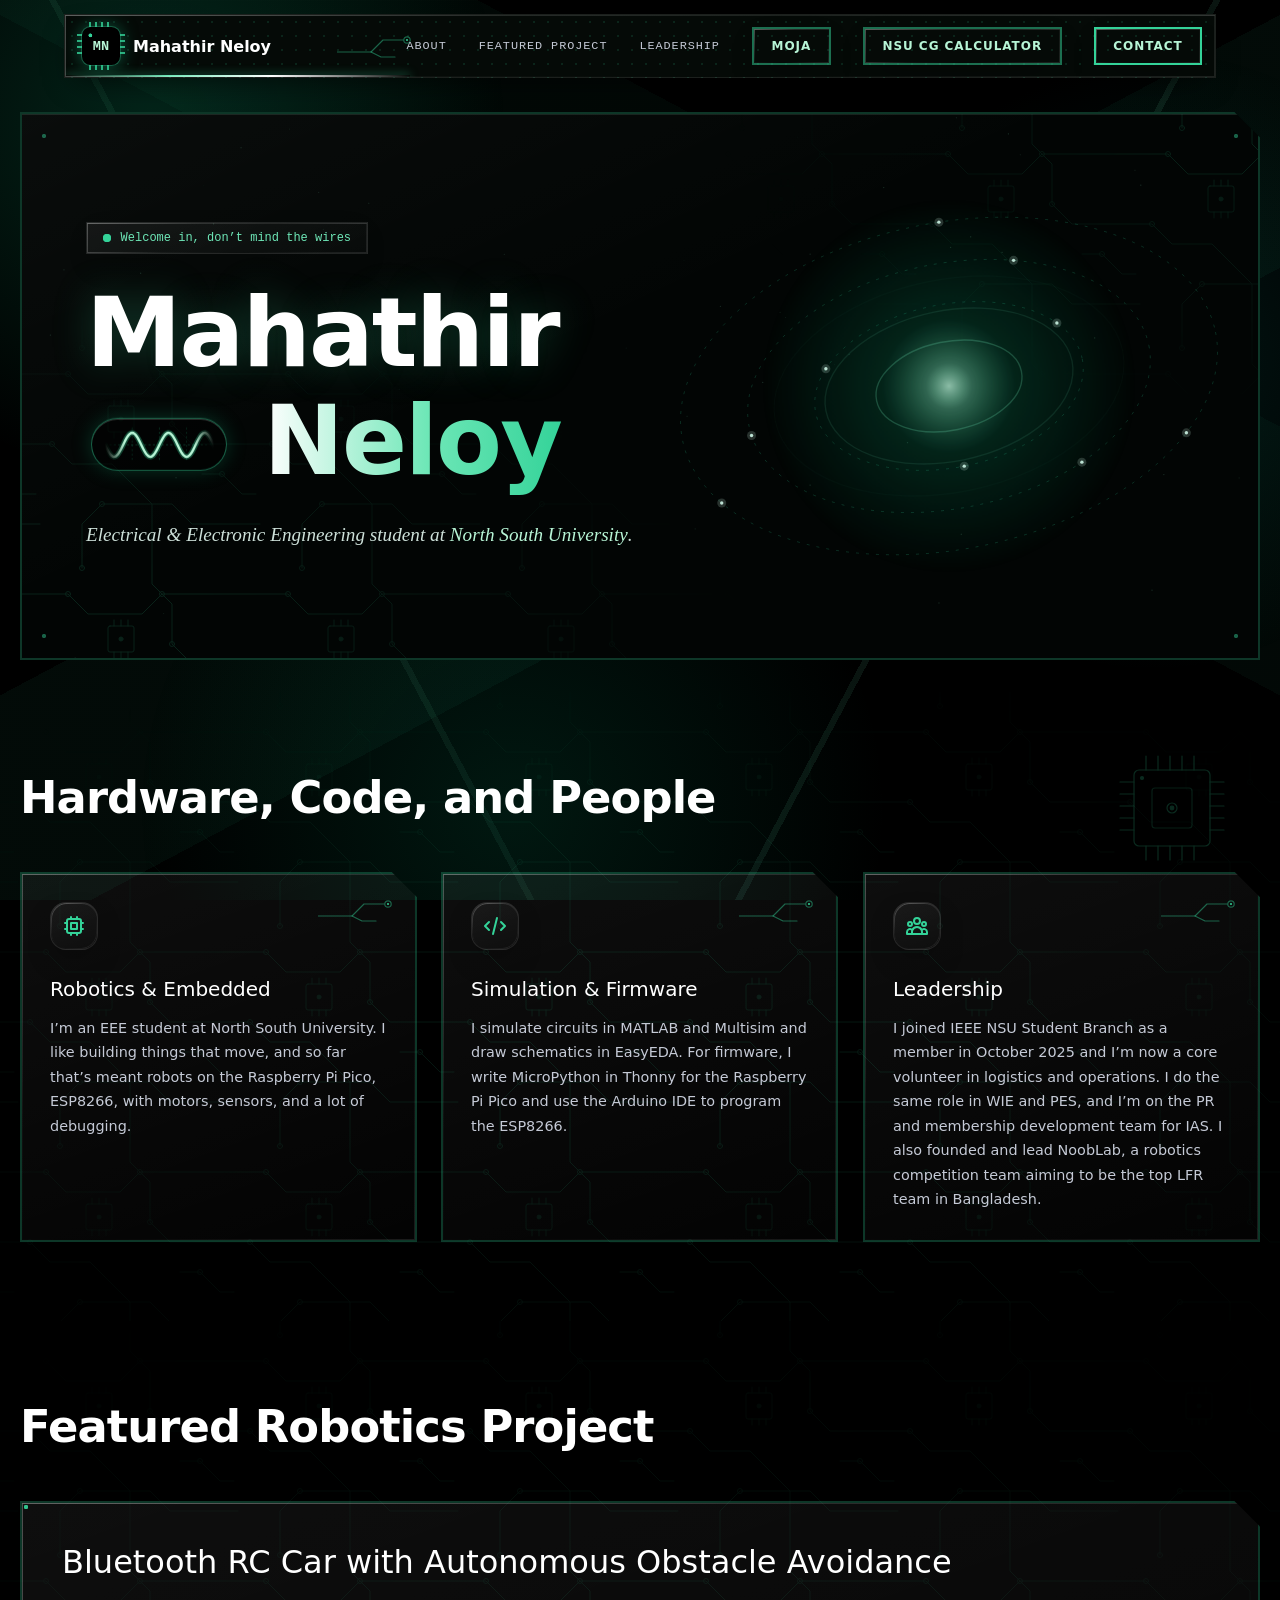
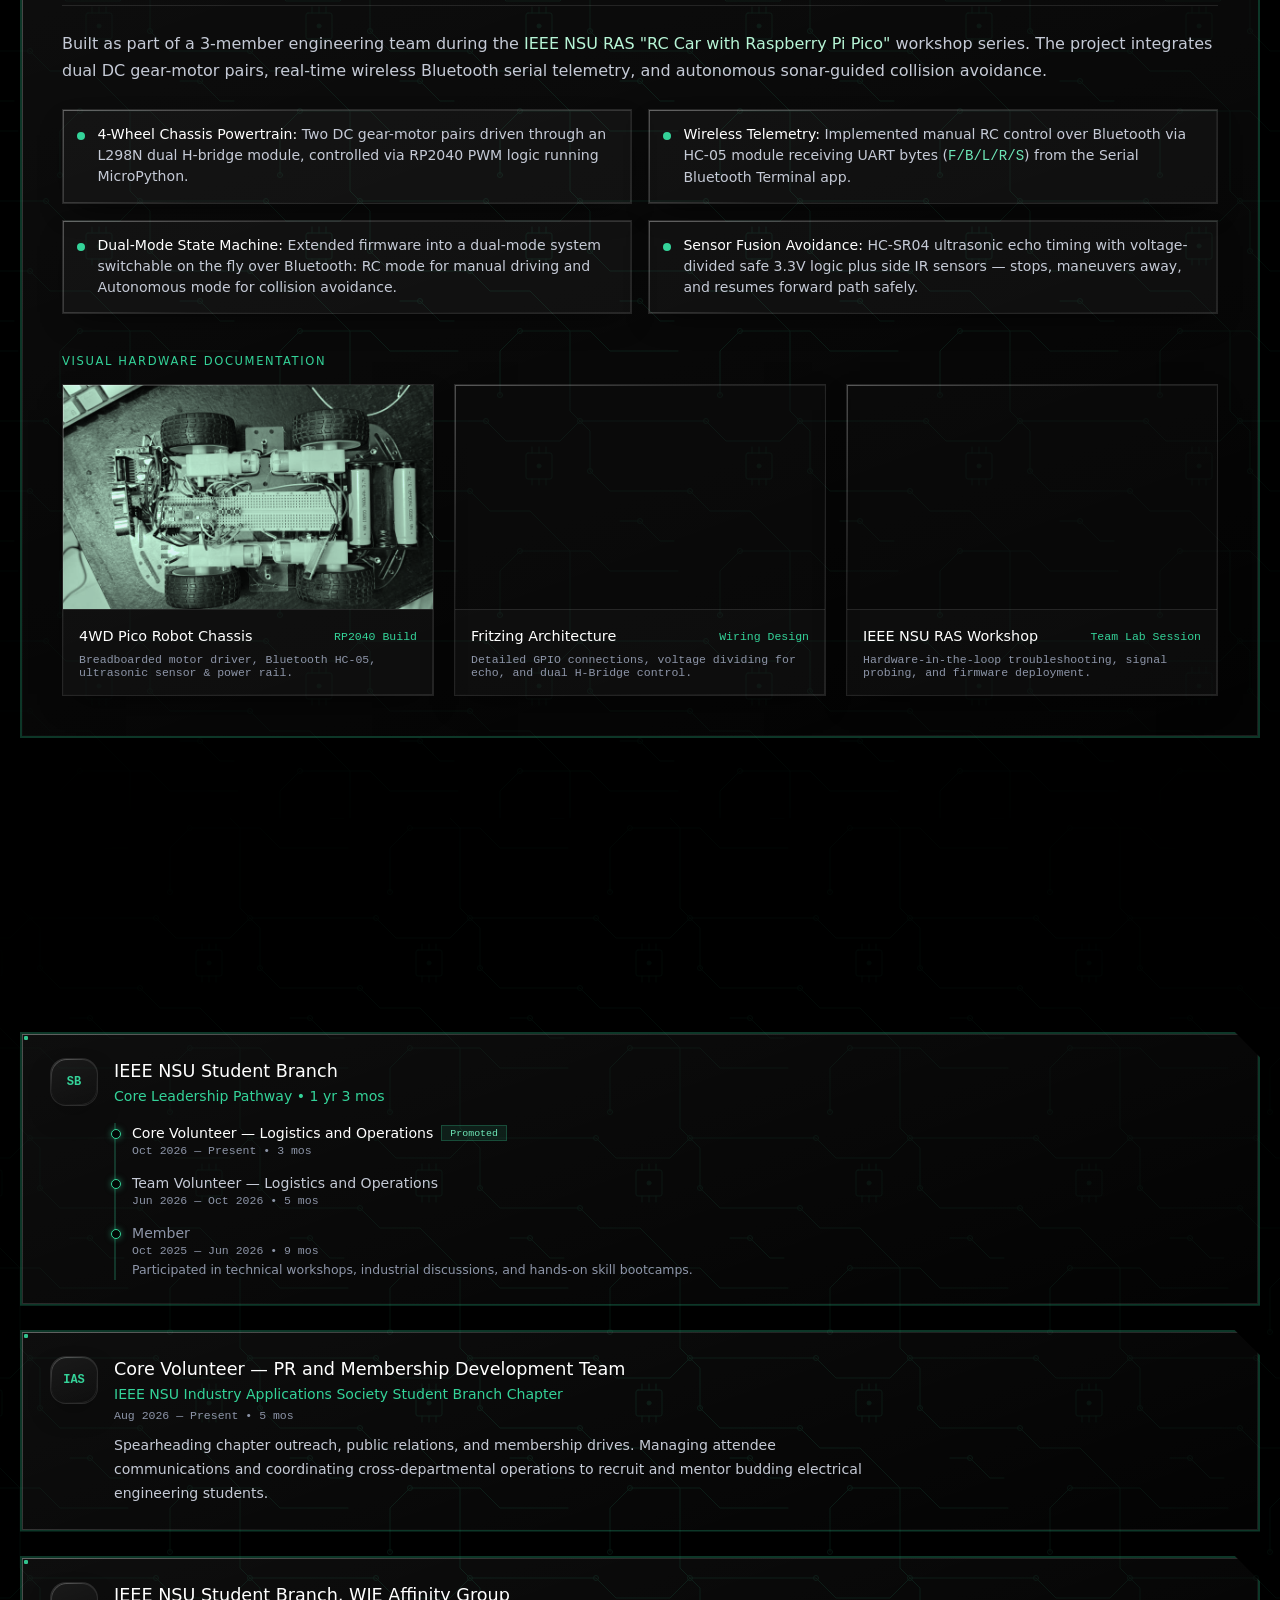
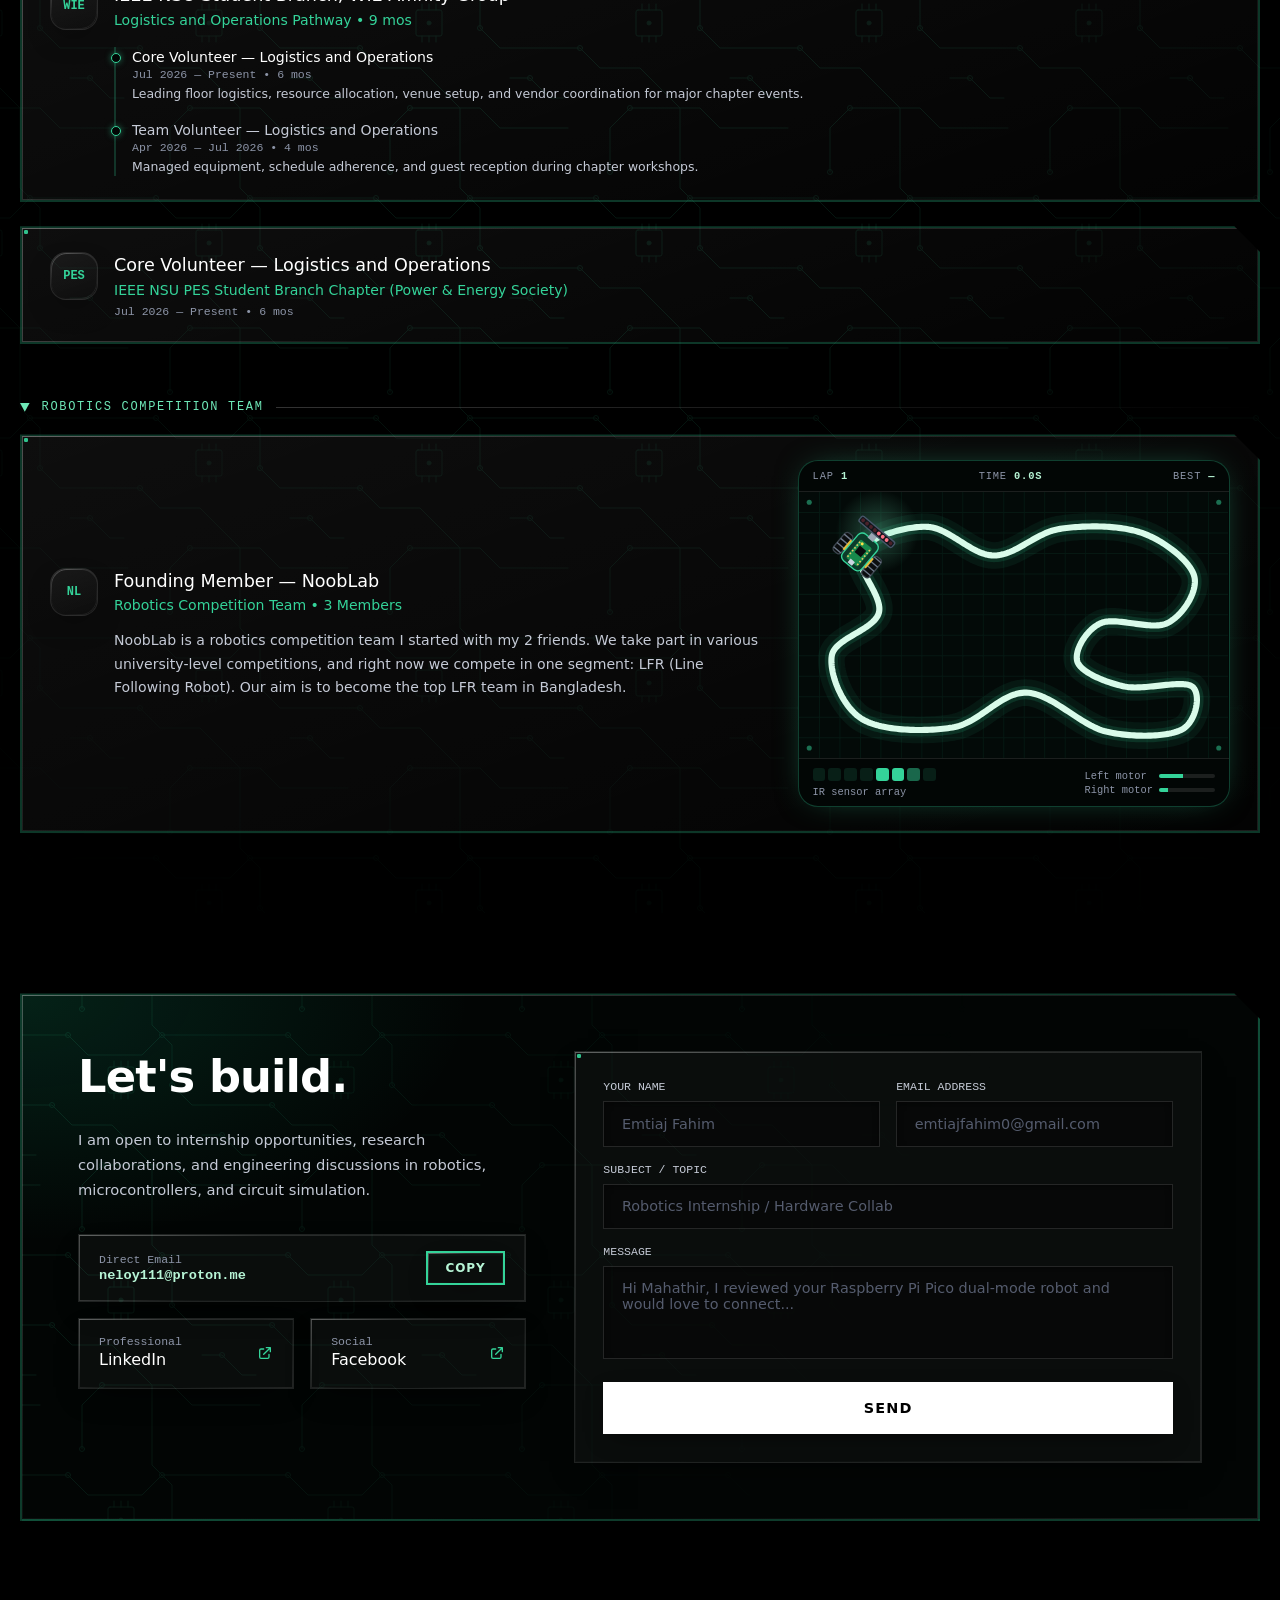
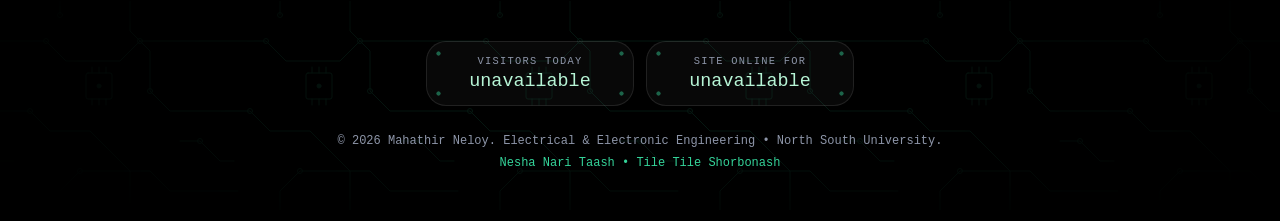
==== commit 8816fcd3: "Add files via upload" ====
--- a/index.html
+++ b/index.html
@@ -298,7 +298,7 @@
 #heropanel::after{content:'';position:absolute;inset:0;z-index:0;pointer-events:none;background:radial-gradient(ellipse 34% 52% at 75% 50%,rgba(16,185,129,.24),rgba(16,185,129,.08) 48%,transparent 74%)}
 @media(max-width:767px){#heropanel::after{background:radial-gradient(ellipse 70% 30% at 50% 84%,rgba(16,185,129,.24),rgba(16,185,129,.08) 48%,transparent 74%)}}
 </style>
-<!-- green-theme --><link rel="stylesheet" href="theme.css"><link rel="preload" as="style" href="https://fonts.googleapis.com/css2?family=Montserrat:wght@500;700;800&family=Noto+Serif:ital,wght@1,400&display=swap" onload="this.onload=null;this.rel='stylesheet'"><noscript><link rel="stylesheet" href="https://fonts.googleapis.com/css2?family=Montserrat:wght@500;700;800&family=Noto+Serif:ital,wght@1,400&display=swap"></noscript></head>
+<!-- green-theme --><link rel="stylesheet" href="theme.css"><link rel="preload" as="style" href="https://fonts.googleapis.com/css2?family=Montserrat:wght@500;700;800&family=Noto+Serif:ital,wght@1,400&display=swap" onload="this.onload=null;this.rel='stylesheet'"><noscript><link rel="stylesheet" href="https://fonts.googleapis.com/css2?family=Montserrat:wght@500;700;800&family=Noto+Serif:ital,wght@1,400&display=swap"></noscript><style>nav a{white-space:nowrap}@media(min-width:768px) and (max-width:999px){nav{gap:.55rem}.bar .logo b{display:none}nav a:not(.pill){letter-spacing:0;font-size:.68rem}nav .pill{padding-left:.55rem;padding-right:.55rem;letter-spacing:.02em}}</style></head>
 <body>
 
 <div id="cur" aria-hidden="true"><svg viewBox="0 0 32 32" fill="none" stroke="#34d399" stroke-width="1.4" stroke-linecap="round"><path class="pins" d="M11 2v5M16 2v5M21 2v5M11 25v5M16 25v5M21 25v5M2 11h5M2 16h5M2 21h5M25 11h5M25 16h5M25 21h5"/><rect x="7" y="7" width="18" height="18" rx="2.5" fill="#040806"/><rect x="11.5" y="11.5" width="9" height="9" rx="1.2" stroke-opacity=".5"/><circle cx="9.6" cy="9.6" r=".9" fill="#34d399" stroke="none"/><circle class="led" cx="16" cy="16" r="1.8" fill="#b7f5d6" stroke="none"/></svg></div>
@@ -322,14 +322,14 @@
     <nav>
       <a href="#about">About</a><a href="#projects">Featured Project</a><a href="#experience">Leadership</a>
       <a href="moja.html" class="pill pill-d">MOJA</a>
-      <a href="nsu.html" class="pill pill-d">NSU STUFF</a>
-      <a href="#contact" class="pill pill-d">Get in Touch</a>
+      <a href="nsu.html" class="pill pill-d">NSU CG Calculator</a>
+      <a href="#contact" class="pill pill-d">Contact</a>
     </nav>
     <button id="mbtn" aria-label="Toggle menu"><svg fill="none" stroke="currentColor" viewBox="0 0 24 24"><path stroke-linecap="round" stroke-linejoin="round" stroke-width="2" d="M4 6h16M4 12h16m-7 6h7"/></svg></button>
   </div>
   <div id="mmenu" class="hide">
     <a href="#about" class="mlink">About</a><a href="#projects" class="mlink">Featured Project</a>
-    <a href="#experience" class="mlink">Leadership</a><a href="moja.html" class="mlink">MOJA</a><a href="nsu.html" class="mlink">NSU STUFF</a><a href="#contact" class="mlink blue">Contact</a>
+    <a href="#experience" class="mlink">Leadership</a><a href="moja.html" class="mlink">MOJA</a><a href="nsu.html" class="mlink">NSU CG Calculator</a><a href="#contact" class="mlink blue">Contact</a>
   </div>
 </header>
 
@@ -406,7 +406,7 @@
         <div class="spec"><span class="dot"></span><span><strong>Sensor Fusion Avoidance:</strong> HC-SR04 ultrasonic echo timing with voltage-divided safe 3.3V logic plus side IR sensors &mdash; stops, maneuvers away, and resumes forward path safely.</span></div>
       </div>
       <div style="padding-top:1rem">
-        <div class="prow" style="margin-bottom:1rem"><h4 class="label" style="margin:0">// Visual Hardware Documentation</h4></div>
+        <div class="prow" style="margin-bottom:1rem"><h4 class="label" style="margin:0">Visual Hardware Documentation</h4></div>
         <div class="photos">
           <!-- 1 -->
           <div class="photo" onclick="openLightbox('image_301fca.png','4WD Robot Car Hardware Assembly','Top-down view of the assembled 4WD chassis featuring dual yellow gear motor pairs, breadboarded Raspberry Pi Pico, L298N H-Bridge driver, HC-05 Bluetooth module, and battery pack.')">
@@ -471,7 +471,6 @@
             <div><b class="m">Member</b><p class="when">Oct 2025 &mdash; Jun 2026 &bull; <span data-from="2025-10" data-to="2026-06">9 mos</span></p><p class="mut">Participated in technical workshops, industrial discussions, and hands-on skill bootcamps.</p></div>
           </div>
         </div></div>
-        <span class="tag">Core Volunteer</span>
       </div>
       <!-- IAS -->
       <div class="card xc reveal d1">
@@ -481,7 +480,6 @@
           <p class="when">Aug 2026 &mdash; Present &bull; <span data-from="2026-08" data-to="now">4 mos</span></p>
           <p class="desc">Spearheading chapter outreach, public relations, and membership drives. Managing attendee communications and coordinating cross-departmental operations to recruit and mentor budding electrical engineering students.</p>
         </div></div>
-        <span class="tag">Core Leadership</span>
       </div>
       <!-- WIE -->
       <div class="card xc reveal d2">
@@ -493,7 +491,6 @@
             <div><b class="s">Team Volunteer &mdash; Logistics and Operations</b><p class="when">Apr 2026 &mdash; Jul 2026 &bull; <span data-from="2026-04" data-to="2026-07">4 mos</span></p><p>Managed equipment, schedule adherence, and guest reception during chapter workshops.</p></div>
           </div>
         </div></div>
-        <span class="tag">Logistics &amp; Ops</span>
       </div>
       <!-- PES -->
       <div class="card xc reveal d3">
@@ -503,7 +500,6 @@
           <p class="when">Jul 2026 &mdash; Present &bull; <span data-from="2026-07" data-to="now">5 mos</span></p>
          
         </div></div>
-        <span class="tag">Core Volunteer</span>
       </div>
     </div>
 
@@ -1086,21 +1082,42 @@
   const S=new Array(8).fill(0),trail=[];
   let err=0,last=0,idx=0,lap=1,lapT=0,best=null,ml=0,mr=0,tick=0;
   const sensor=i=>{const s=(i-3.5)*5,ca=Math.cos(r.a),sa=Math.sin(r.a);return[r.x+ca*23-sa*s,r.y+sa*23+ca*s]};
+  // realism: noisy sensors, motor lag, uneven motors, wheel slips, and a new setup each lap
+  const rnd=(a,b)=>a+Math.random()*(b-a);
+  let pace,kp,kd,trim=0,trimTo=0,slip=0,slipT=0,nextSlip=rnd(1,4),offT=0;
+  const newLap=()=>{pace=rnd(.74,1.18);kp=rnd(6.4,8.6);kd=rnd(.16,.28)};
+  newLap();
   function step(dt){
     let sum=0,w=0;
-    for(let i=0;i<8;i++){const p=sensor(i),v=Math.max(0,Math.min(1,(6.5-dist(p[0],p[1])[0])/3));S[i]=v;sum+=v;w+=v*(i-3.5)/3.5}
-    const lost=sum<.15;
+    for(let i=0;i<8;i++){const p=sensor(i),v=Math.max(0,Math.min(1,(6.5-dist(p[0],p[1])[0])/3+rnd(-.09,.09)));S[i]=v;sum+=v;w+=v*(i-3.5)/3.5}
+    const lost=sum<.4;
     err=lost?(last<0?-1:1):w/sum;
-    const turn=7.5*err+(lost?0:.22*(err-last)/dt);
-    const v=lost?30:92*(1-.55*Math.min(1,Math.abs(err)));
+    const turn=Math.max(-9,Math.min(9,kp*err+(lost?0:kd*Math.max(-8,Math.min(8,(err-last)/dt)))));
+    const v=lost?30:92*pace*(1-.55*Math.min(1,Math.abs(err)));
     last=err;
-    r.a+=Math.max(-9,Math.min(9,turn))*dt;r.x+=Math.cos(r.a)*v*dt;r.y+=Math.sin(r.a)*v*dt;
-    ml=v+turn*10;mr=v-turn*10;r.wl+=ml*dt;r.wr+=mr*dt;
+    if(Math.random()<dt*1.5)trimTo=rnd(-.07,.07);
+    trim+=(trimTo-trim)*dt*2;
+    nextSlip-=dt;
+    if(nextSlip<=0){slip=rnd(-2.6,2.6);slipT=rnd(.08,.22);nextSlip=rnd(1.5,5)}
+    const lag=Math.min(1,dt/.06),grip=slipT>0?rnd(.55,.8):1;
+    slipT-=dt;
+    ml+=((v+turn*10)*(1+trim)-ml)*lag;mr+=((v-turn*10)*(1-trim)-mr)*lag;
+    const spin=(ml-mr)/20+(slipT>0?slip:0),speed=(ml+mr)/2*grip;
+    r.a+=spin*dt;r.x+=Math.cos(r.a)*speed*dt;r.y+=Math.sin(r.a)*speed*dt;
+    r.wl+=ml*dt;r.wr+=mr*dt;
     lapT+=dt;
     if(++tick%6===0){
       trail.push([r.x,r.y]);if(trail.length>60)trail.shift();
-      const n=dist(r.x,r.y)[1];
-      if(idx>T.length*.85&&n<T.length*.15){best=best===null?lapT:Math.min(best,lapT);lap++;lapT=0}
+      const d=dist(r.x,r.y),n=d[1];
+      offT=d[0]>28?offT+dt*6:0;
+      if(offT>1.2){
+        // badly lost: put it back on the line where it left, like picking it up
+        const a=T[idx],b=T[(idx+3)%T.length];
+        r.x=a[0];r.y=a[1];r.a=Math.atan2(b[1]-a[1],b[0]-a[0]);ml=mr=0;offT=0;trail.length=0;
+        return;
+      }
+      if(d[0]>28)return;
+      if(idx>T.length*.85&&n<T.length*.15){best=best===null?lapT:Math.min(best,lapT);lap++;lapT=0;newLap()}
       idx=n;
     }
   }
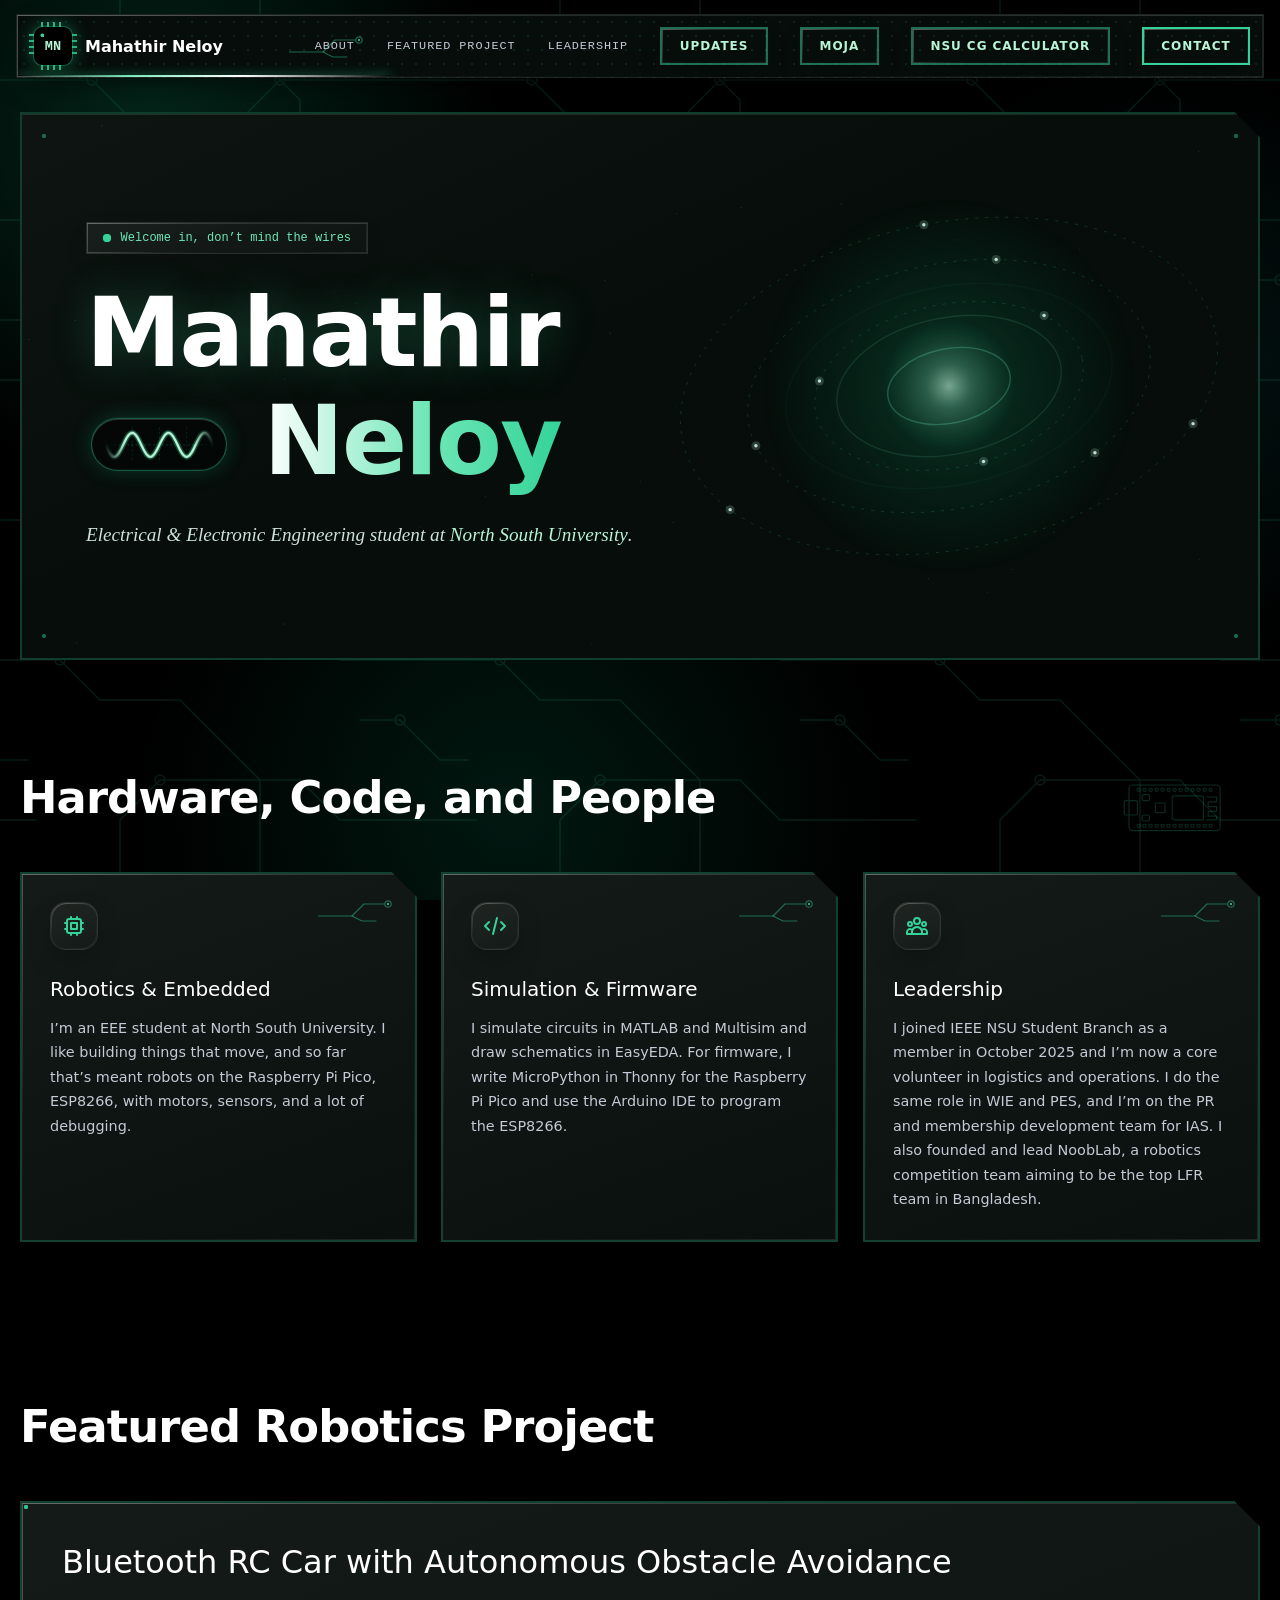
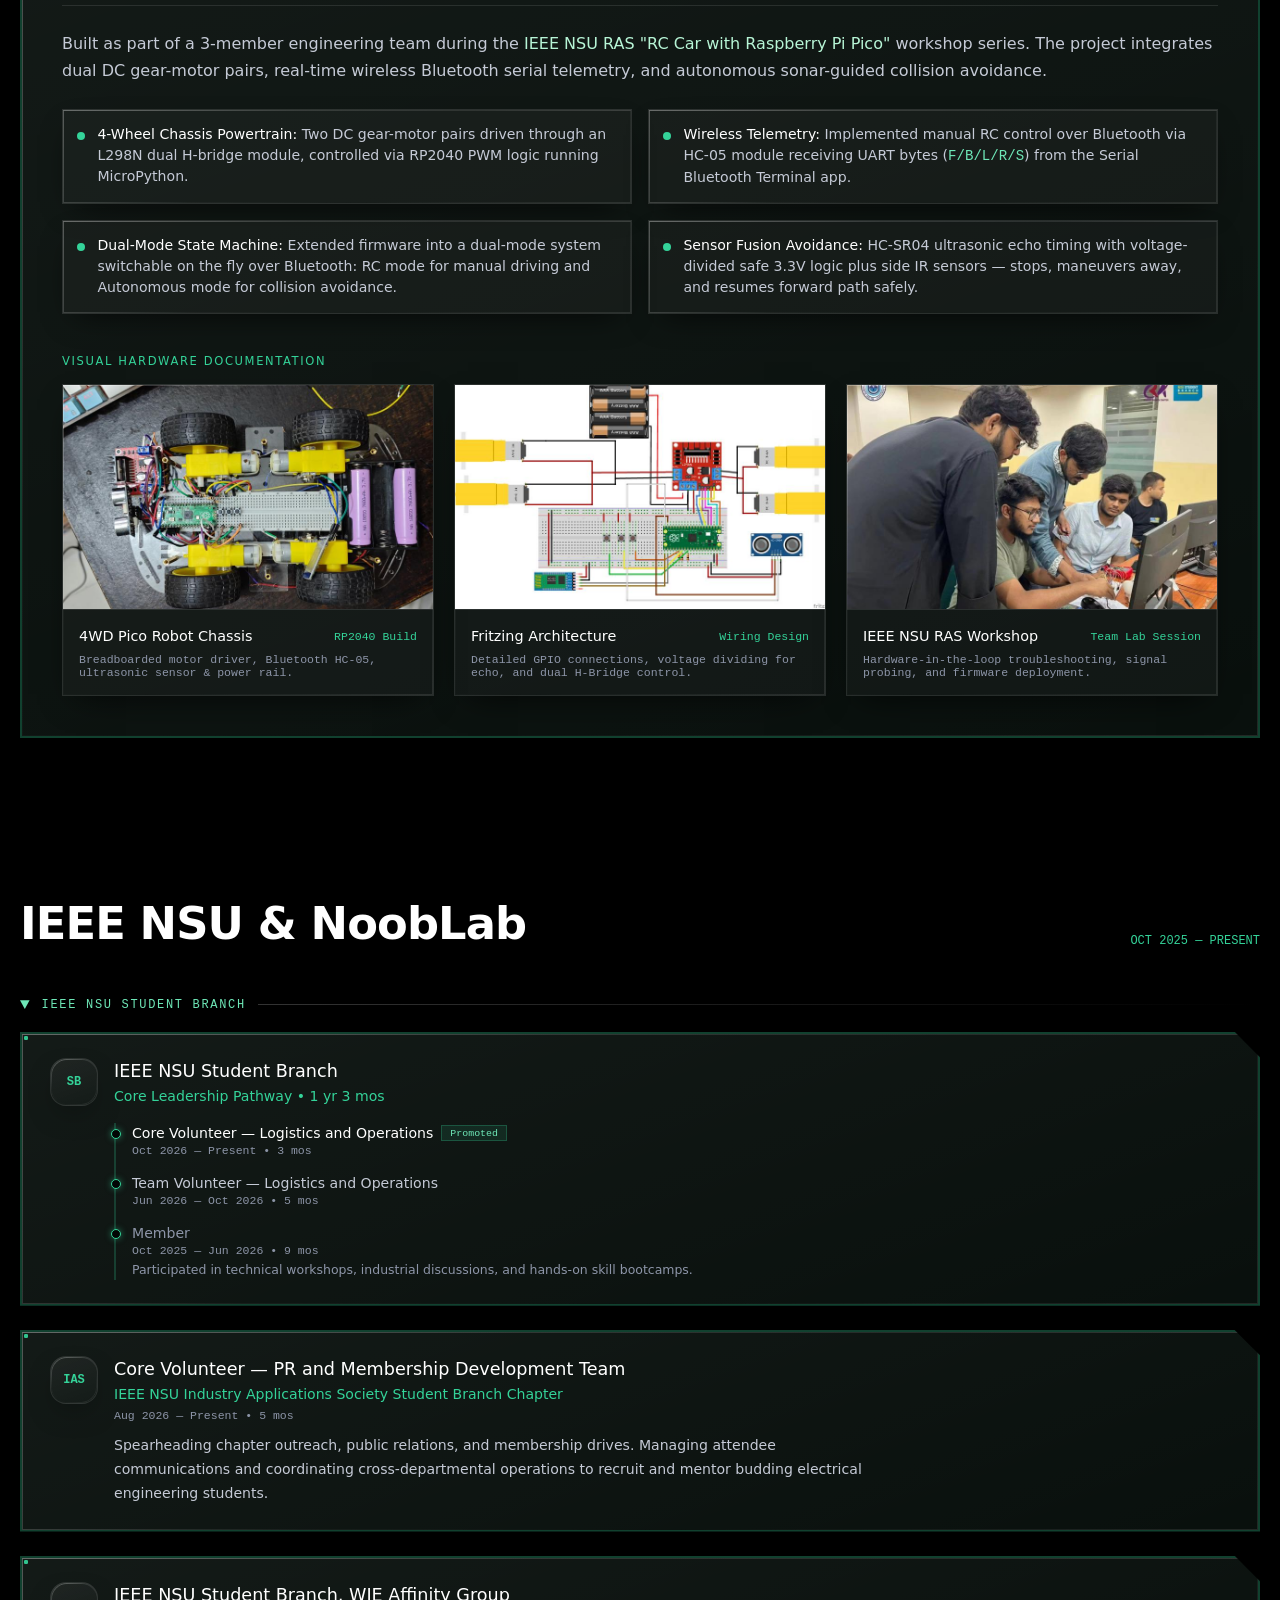
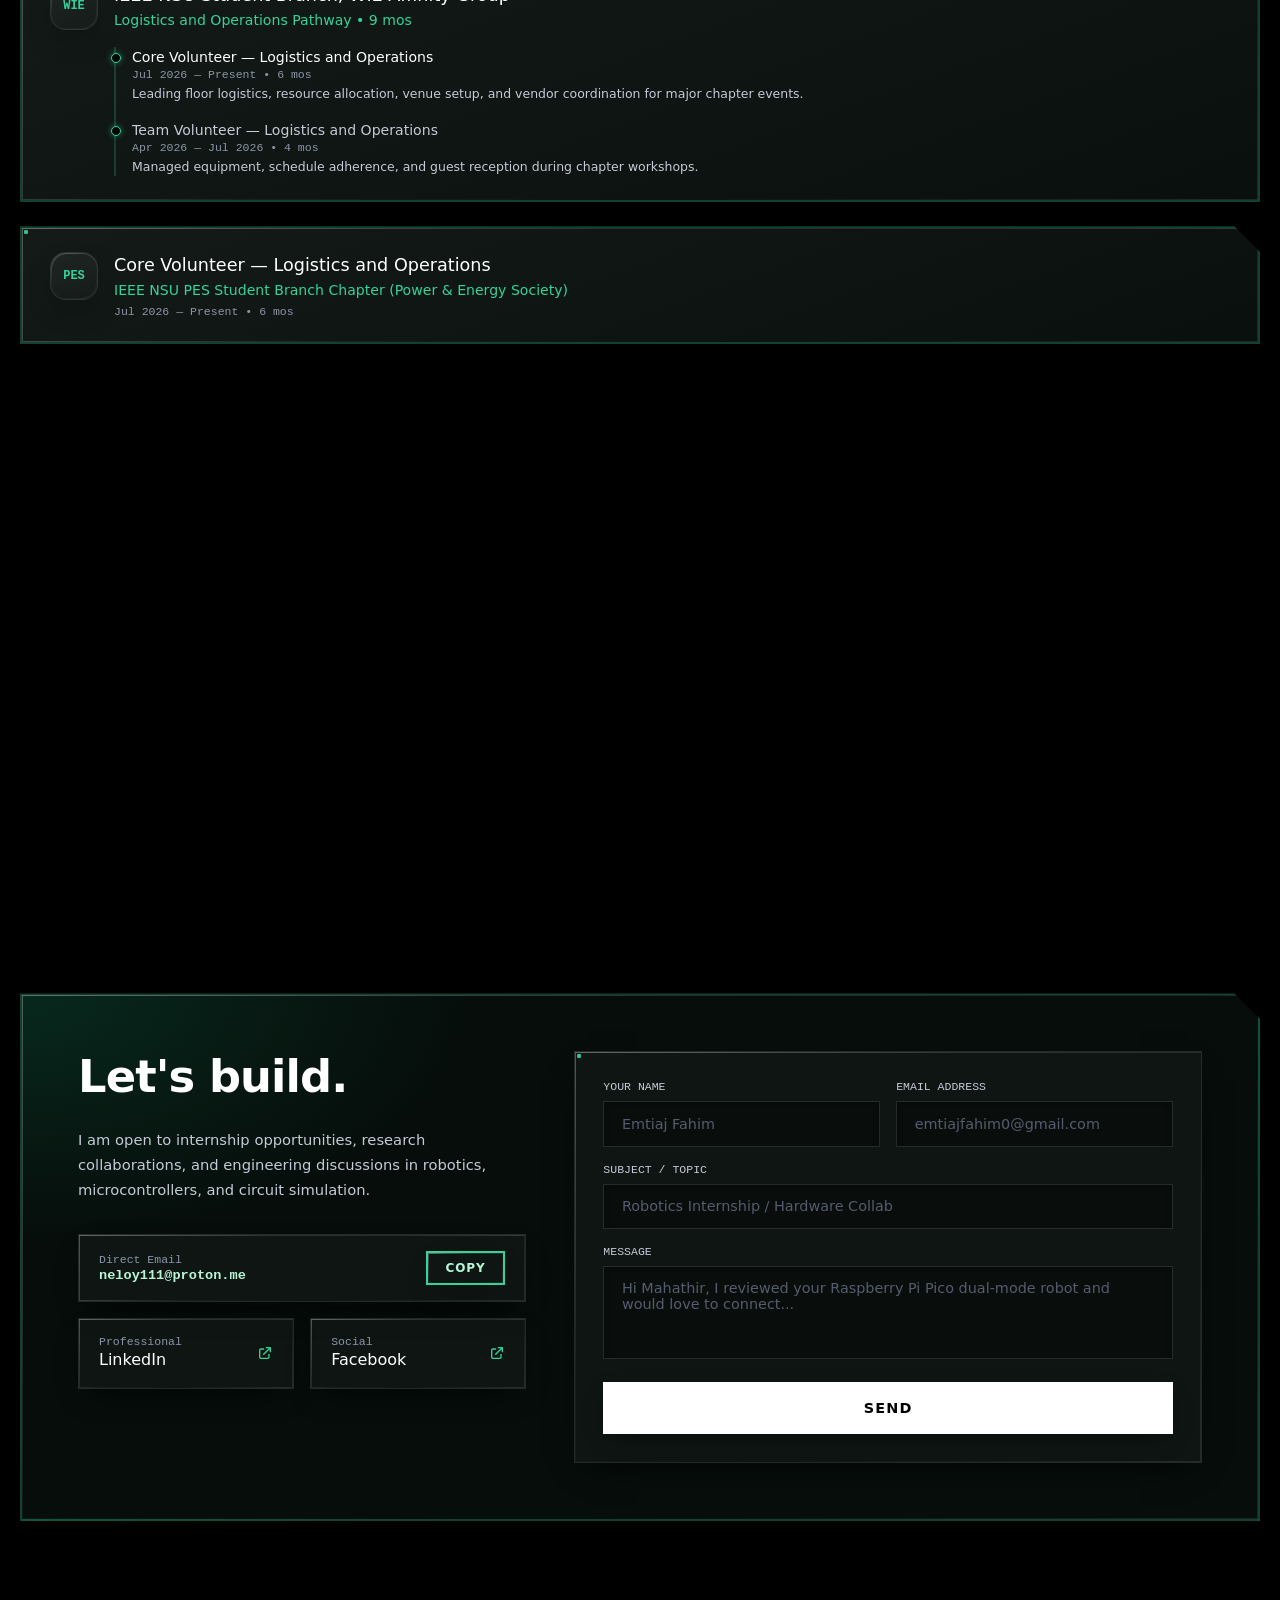
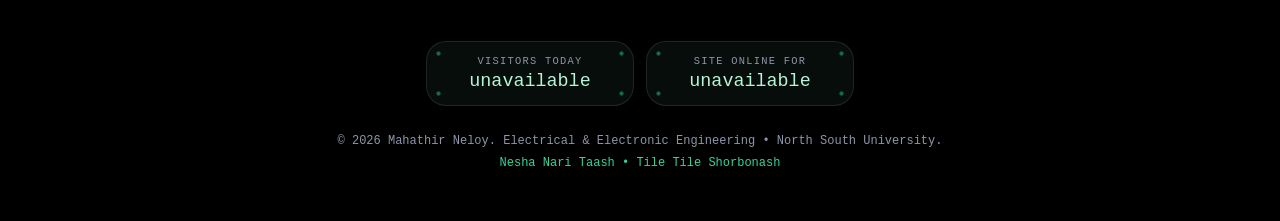
==== commit 26f85bca: "Add files via upload" ====
--- a/index.html
+++ b/index.html
@@ -298,7 +298,7 @@
 #heropanel::after{content:'';position:absolute;inset:0;z-index:0;pointer-events:none;background:radial-gradient(ellipse 34% 52% at 75% 50%,rgba(16,185,129,.24),rgba(16,185,129,.08) 48%,transparent 74%)}
 @media(max-width:767px){#heropanel::after{background:radial-gradient(ellipse 70% 30% at 50% 84%,rgba(16,185,129,.24),rgba(16,185,129,.08) 48%,transparent 74%)}}
 </style>
-<!-- green-theme --><link rel="stylesheet" href="theme.css"><link rel="preload" as="style" href="https://fonts.googleapis.com/css2?family=Montserrat:wght@500;700;800&family=Noto+Serif:ital,wght@1,400&display=swap" onload="this.onload=null;this.rel='stylesheet'"><noscript><link rel="stylesheet" href="https://fonts.googleapis.com/css2?family=Montserrat:wght@500;700;800&family=Noto+Serif:ital,wght@1,400&display=swap"></noscript><style>nav a{white-space:nowrap}@media(min-width:768px) and (max-width:999px){nav{gap:.55rem}.bar .logo b{display:none}nav a:not(.pill){letter-spacing:0;font-size:.68rem}nav .pill{padding-left:.55rem;padding-right:.55rem;letter-spacing:.02em}}</style></head>
+<!-- green-theme --><link rel="stylesheet" href="theme.css"><link rel="preload" as="style" href="https://fonts.googleapis.com/css2?family=Montserrat:wght@500;700;800&family=Noto+Serif:ital,wght@1,400&display=swap" onload="this.onload=null;this.rel='stylesheet'"><noscript><link rel="stylesheet" href="https://fonts.googleapis.com/css2?family=Montserrat:wght@500;700;800&family=Noto+Serif:ital,wght@1,400&display=swap"></noscript><style>nav a{white-space:nowrap}@media(min-width:768px) and (max-width:999px){nav{gap:.55rem}.bar .logo b{display:none}nav a:not(.pill){letter-spacing:0;font-size:.68rem}nav .pill{padding-left:.55rem;padding-right:.55rem;letter-spacing:.02em}}</style><style id="updates-nav">header .bar,header #mmenu{max-width:none}nav .pill-d[href="updates.html"]{border-color:rgba(52,211,153,.5);color:var(--b1)}nav .pill-d[href="updates.html"]:hover{color:#000000}</style></head>
 <body>
 
 <div id="cur" aria-hidden="true"><svg viewBox="0 0 32 32" fill="none" stroke="#34d399" stroke-width="1.4" stroke-linecap="round"><path class="pins" d="M11 2v5M16 2v5M21 2v5M11 25v5M16 25v5M21 25v5M2 11h5M2 16h5M2 21h5M25 11h5M25 16h5M25 21h5"/><rect x="7" y="7" width="18" height="18" rx="2.5" fill="#040806"/><rect x="11.5" y="11.5" width="9" height="9" rx="1.2" stroke-opacity=".5"/><circle cx="9.6" cy="9.6" r=".9" fill="#34d399" stroke="none"/><circle class="led" cx="16" cy="16" r="1.8" fill="#b7f5d6" stroke="none"/></svg></div>
@@ -321,6 +321,7 @@
     <a href="#hero" class="logo"><div class="mn">MN</div><div><b>Mahathir Neloy</b></div></a>
     <nav>
       <a href="#about">About</a><a href="#projects">Featured Project</a><a href="#experience">Leadership</a>
+      <a href="updates.html" class="pill pill-d">Updates</a>
       <a href="moja.html" class="pill pill-d">MOJA</a>
       <a href="nsu.html" class="pill pill-d">NSU CG Calculator</a>
       <a href="#contact" class="pill pill-d">Contact</a>
@@ -329,7 +330,7 @@
   </div>
   <div id="mmenu" class="hide">
     <a href="#about" class="mlink">About</a><a href="#projects" class="mlink">Featured Project</a>
-    <a href="#experience" class="mlink">Leadership</a><a href="moja.html" class="mlink">MOJA</a><a href="nsu.html" class="mlink">NSU CG Calculator</a><a href="#contact" class="mlink blue">Contact</a>
+    <a href="#experience" class="mlink">Leadership</a><a href="updates.html" class="mlink">Updates</a><a href="moja.html" class="mlink">MOJA</a><a href="nsu.html" class="mlink">NSU CG Calculator</a><a href="#contact" class="mlink blue">Contact</a>
   </div>
 </header>
 
--- a/theme.css
+++ b/theme.css
@@ -1,16 +1,14 @@
 /* ===== Green low-poly theme (inspired by the Cloco design) ===== */
 :root{--hd:'Montserrat','Outfit',system-ui,sans-serif;--ser:'Noto Serif',Georgia,serif;--gr:#34d399;--gr2:#6ee7b7;--gr3:#b7f5d6}
-img{filter:grayscale(1) sepia(.4) hue-rotate(95deg) saturate(1.5) brightness(.95)}
 h1,h2,h3,h4,nav a,.pill,.btn,.logo b,.go,.reset,.play,.add,.mini,.label,.k{font-family:var(--hd)}
 h1,h2{font-weight:700;letter-spacing:-.02em}
 h3,.logo b{font-weight:700}
 .bio,header>p:not(.label):not(.priv),.sec-head p{font-family:var(--ser);font-style:italic;font-weight:400}
-/* faceted background, tinted green */
-html::before{content:'';position:fixed;inset:0;z-index:-1;pointer-events:none;background:
- linear-gradient(152deg,transparent 0 44%,rgba(52,211,153,.05) 44% 60%,transparent 60%),
- linear-gradient(28deg,transparent 0 56%,rgba(52,211,153,.04) 56% 73%,transparent 73%),
- linear-gradient(118deg,transparent 0 69%,rgba(110,231,183,.09) 69% 69.4%,transparent 69.4%),
- linear-gradient(62deg,transparent 0 30%,rgba(110,231,183,.07) 30% 30.4%,transparent 30.4%)}
+/* mcu-background */
+html::before{content:'';position:fixed;inset:0;z-index:-1;pointer-events:none;opacity:.13;background:url("data:image/svg+xml,<svg xmlns='http://www.w3.org/2000/svg' width='440' height='440' viewBox='0 0 440 440' fill='none' stroke='%2334d399' stroke-linecap='round' stroke-linejoin='round' stroke-width='0.8'><g transform='translate(0 0)'><path d='M0 40H46L66 60H120L140 40H220M0 110H30L50 130H90L110 150L130 170V220M130 0V30L150 50V90L170 110H220M60 220V190L80 170H150L170 190H220M180 140H200L220 160M60 0V14M0 190H18M0 160H14'/><circle cx='46' cy='40' r='2.5'/><circle cx='140' cy='40' r='2.5'/><circle cx='30' cy='110' r='2.5'/><circle cx='150' cy='90' r='2.5'/><circle cx='80' cy='170' r='2.5'/><circle cx='200' cy='140' r='2.5'/><circle cx='60' cy='14' r='2.5'/><g transform='translate(52 68)'><rect width='76' height='38' rx='3'/><circle cx='8' cy='4' r='1.3'/><circle cx='13' cy='4' r='1.3'/><circle cx='18' cy='4' r='1.3'/><circle cx='23' cy='4' r='1.3'/><circle cx='28' cy='4' r='1.3'/><circle cx='33' cy='4' r='1.3'/><circle cx='38' cy='4' r='1.3'/><circle cx='43' cy='4' r='1.3'/><circle cx='48' cy='4' r='1.3'/><circle cx='53' cy='4' r='1.3'/><circle cx='58' cy='4' r='1.3'/><circle cx='63' cy='4' r='1.3'/><circle cx='68' cy='4' r='1.3'/><circle cx='8' cy='34' r='1.3'/><circle cx='13' cy='34' r='1.3'/><circle cx='18' cy='34' r='1.3'/><circle cx='23' cy='34' r='1.3'/><circle cx='28' cy='34' r='1.3'/><circle cx='33' cy='34' r='1.3'/><circle cx='38' cy='34' r='1.3'/><circle cx='43' cy='34' r='1.3'/><circle cx='48' cy='34' r='1.3'/><circle cx='53' cy='34' r='1.3'/><circle cx='58' cy='34' r='1.3'/><circle cx='63' cy='34' r='1.3'/><circle cx='68' cy='34' r='1.3'/><rect x='-4' y='13' width='11' height='12' rx='1'/><rect x='11' y='8' width='6' height='5' rx='1'/><rect x='11' y='25' width='6' height='5' rx='1'/><rect x='22' y='15' width='8' height='8'/><rect x='36' y='9' width='26' height='20' rx='1'/><path d='M65 10H73V14H66V18H73V22H66V26H73V29H65'/></g></g><g transform='translate(220 0)'><path d='M0 40H46L66 60H120L140 40H220M0 110H30L50 130H90L110 150L130 170V220M130 0V30L150 50V90L170 110H220M60 220V190L80 170H150L170 190H220M180 140H200L220 160M60 0V14M0 190H18M0 160H14'/><circle cx='46' cy='40' r='2.5'/><circle cx='140' cy='40' r='2.5'/><circle cx='30' cy='110' r='2.5'/><circle cx='150' cy='90' r='2.5'/><circle cx='80' cy='170' r='2.5'/><circle cx='200' cy='140' r='2.5'/><circle cx='60' cy='14' r='2.5'/><g transform='translate(52 71)'><rect width='76' height='32' rx='3'/><circle cx='8' cy='3.5' r='1.3'/><circle cx='13' cy='3.5' r='1.3'/><circle cx='18' cy='3.5' r='1.3'/><circle cx='23' cy='3.5' r='1.3'/><circle cx='28' cy='3.5' r='1.3'/><circle cx='33' cy='3.5' r='1.3'/><circle cx='38' cy='3.5' r='1.3'/><circle cx='43' cy='3.5' r='1.3'/><circle cx='48' cy='3.5' r='1.3'/><circle cx='53' cy='3.5' r='1.3'/><circle cx='58' cy='3.5' r='1.3'/><circle cx='63' cy='3.5' r='1.3'/><circle cx='68' cy='3.5' r='1.3'/><circle cx='8' cy='28.5' r='1.3'/><circle cx='13' cy='28.5' r='1.3'/><circle cx='18' cy='28.5' r='1.3'/><circle cx='23' cy='28.5' r='1.3'/><circle cx='28' cy='28.5' r='1.3'/><circle cx='33' cy='28.5' r='1.3'/><circle cx='38' cy='28.5' r='1.3'/><circle cx='43' cy='28.5' r='1.3'/><circle cx='48' cy='28.5' r='1.3'/><circle cx='53' cy='28.5' r='1.3'/><circle cx='58' cy='28.5' r='1.3'/><circle cx='63' cy='28.5' r='1.3'/><circle cx='68' cy='28.5' r='1.3'/><rect x='-4' y='10' width='12' height='12' rx='1'/><circle cx='21' cy='16' r='3.5'/><rect x='36' y='9' width='14' height='14' rx='1'/><circle cx='70' cy='10' r='2'/><circle cx='70' cy='22' r='2'/></g></g><g transform='translate(0 220)'><path d='M0 40H46L66 60H120L140 40H220M0 110H30L50 130H90L110 150L130 170V220M130 0V30L150 50V90L170 110H220M60 220V190L80 170H150L170 190H220M180 140H200L220 160M60 0V14M0 190H18M0 160H14'/><circle cx='46' cy='40' r='2.5'/><circle cx='140' cy='40' r='2.5'/><circle cx='30' cy='110' r='2.5'/><circle cx='150' cy='90' r='2.5'/><circle cx='80' cy='170' r='2.5'/><circle cx='200' cy='140' r='2.5'/><circle cx='60' cy='14' r='2.5'/><g transform='translate(52 71)'><rect width='76' height='32' rx='3'/><circle cx='8' cy='3.5' r='1.3'/><circle cx='13' cy='3.5' r='1.3'/><circle cx='18' cy='3.5' r='1.3'/><circle cx='23' cy='3.5' r='1.3'/><circle cx='28' cy='3.5' r='1.3'/><circle cx='33' cy='3.5' r='1.3'/><circle cx='38' cy='3.5' r='1.3'/><circle cx='43' cy='3.5' r='1.3'/><circle cx='48' cy='3.5' r='1.3'/><circle cx='53' cy='3.5' r='1.3'/><circle cx='58' cy='3.5' r='1.3'/><circle cx='63' cy='3.5' r='1.3'/><circle cx='68' cy='3.5' r='1.3'/><circle cx='8' cy='28.5' r='1.3'/><circle cx='13' cy='28.5' r='1.3'/><circle cx='18' cy='28.5' r='1.3'/><circle cx='23' cy='28.5' r='1.3'/><circle cx='28' cy='28.5' r='1.3'/><circle cx='33' cy='28.5' r='1.3'/><circle cx='38' cy='28.5' r='1.3'/><circle cx='43' cy='28.5' r='1.3'/><circle cx='48' cy='28.5' r='1.3'/><circle cx='53' cy='28.5' r='1.3'/><circle cx='58' cy='28.5' r='1.3'/><circle cx='63' cy='28.5' r='1.3'/><circle cx='68' cy='28.5' r='1.3'/><rect x='-4' y='10' width='12' height='12' rx='1'/><circle cx='21' cy='16' r='3.5'/><rect x='36' y='9' width='14' height='14' rx='1'/><circle cx='70' cy='10' r='2'/><circle cx='70' cy='22' r='2'/></g></g><g transform='translate(220 220)'><path d='M0 40H46L66 60H120L140 40H220M0 110H30L50 130H90L110 150L130 170V220M130 0V30L150 50V90L170 110H220M60 220V190L80 170H150L170 190H220M180 140H200L220 160M60 0V14M0 190H18M0 160H14'/><circle cx='46' cy='40' r='2.5'/><circle cx='140' cy='40' r='2.5'/><circle cx='30' cy='110' r='2.5'/><circle cx='150' cy='90' r='2.5'/><circle cx='80' cy='170' r='2.5'/><circle cx='200' cy='140' r='2.5'/><circle cx='60' cy='14' r='2.5'/><g transform='translate(52 68)'><rect width='76' height='38' rx='3'/><circle cx='8' cy='4' r='1.3'/><circle cx='13' cy='4' r='1.3'/><circle cx='18' cy='4' r='1.3'/><circle cx='23' cy='4' r='1.3'/><circle cx='28' cy='4' r='1.3'/><circle cx='33' cy='4' r='1.3'/><circle cx='38' cy='4' r='1.3'/><circle cx='43' cy='4' r='1.3'/><circle cx='48' cy='4' r='1.3'/><circle cx='53' cy='4' r='1.3'/><circle cx='58' cy='4' r='1.3'/><circle cx='63' cy='4' r='1.3'/><circle cx='68' cy='4' r='1.3'/><circle cx='8' cy='34' r='1.3'/><circle cx='13' cy='34' r='1.3'/><circle cx='18' cy='34' r='1.3'/><circle cx='23' cy='34' r='1.3'/><circle cx='28' cy='34' r='1.3'/><circle cx='33' cy='34' r='1.3'/><circle cx='38' cy='34' r='1.3'/><circle cx='43' cy='34' r='1.3'/><circle cx='48' cy='34' r='1.3'/><circle cx='53' cy='34' r='1.3'/><circle cx='58' cy='34' r='1.3'/><circle cx='63' cy='34' r='1.3'/><circle cx='68' cy='34' r='1.3'/><rect x='-4' y='13' width='11' height='12' rx='1'/><rect x='11' y='8' width='6' height='5' rx='1'/><rect x='11' y='25' width='6' height='5' rx='1'/><rect x='22' y='15' width='8' height='8'/><rect x='36' y='9' width='26' height='20' rx='1'/><path d='M65 10H73V14H66V18H73V22H66V26H73V29H65'/></g></g></svg>") 0 0/880px 880px}@media(max-width:600px){html::before{background-size:600px 600px}}
+/* one background only: hide the older patterns that would sit on top of it */
+#about::before,#projects::before,#experience::before,#heropanel::before,.cpanel::before,footer::before,html:has(meta[content='moja-ui-2']) body::before{display:none!important}
+:root{--chipart:url("data:image/svg+xml,<svg xmlns='http://www.w3.org/2000/svg' width='120' height='120' viewBox='0 0 120 120' fill='none' stroke='%2334d399' stroke-linecap='round' stroke-linejoin='round' stroke-width='1'><g transform='translate(17 37) scale(1.2)'><rect width='76' height='38' rx='3'/><circle cx='8' cy='4' r='1.3'/><circle cx='13' cy='4' r='1.3'/><circle cx='18' cy='4' r='1.3'/><circle cx='23' cy='4' r='1.3'/><circle cx='28' cy='4' r='1.3'/><circle cx='33' cy='4' r='1.3'/><circle cx='38' cy='4' r='1.3'/><circle cx='43' cy='4' r='1.3'/><circle cx='48' cy='4' r='1.3'/><circle cx='53' cy='4' r='1.3'/><circle cx='58' cy='4' r='1.3'/><circle cx='63' cy='4' r='1.3'/><circle cx='68' cy='4' r='1.3'/><circle cx='8' cy='34' r='1.3'/><circle cx='13' cy='34' r='1.3'/><circle cx='18' cy='34' r='1.3'/><circle cx='23' cy='34' r='1.3'/><circle cx='28' cy='34' r='1.3'/><circle cx='33' cy='34' r='1.3'/><circle cx='38' cy='34' r='1.3'/><circle cx='43' cy='34' r='1.3'/><circle cx='48' cy='34' r='1.3'/><circle cx='53' cy='34' r='1.3'/><circle cx='58' cy='34' r='1.3'/><circle cx='63' cy='34' r='1.3'/><circle cx='68' cy='34' r='1.3'/><rect x='-4' y='13' width='11' height='12' rx='1'/><rect x='11' y='8' width='6' height='5' rx='1'/><rect x='11' y='25' width='6' height='5' rx='1'/><rect x='22' y='15' width='8' height='8'/><rect x='36' y='9' width='26' height='20' rx='1'/><path d='M65 10H73V14H66V18H73V22H66V26H73V29H65'/></g></svg>")}
 /* square controls */
 .pill,.btn,.go,.reset,.play,.add,.mini,button.x,.chip,.tag,.status,.priv,.tl em,input,textarea,select{border-radius:0!important}
 .pill,.go,.reset,.play,.add,.mini{text-transform:uppercase;letter-spacing:.08em;font-weight:700}
@@ -25,3 +23,7 @@
 .photo,.fcard,.box,.spec,.lbx,.lbp,.bar,#mmenu{border-radius:0!important}
 .live{border-radius:0;clip-path:polygon(50% 0,100% 100%,0 100%)}
 .grp::before{content:'';width:.6rem;height:.55rem;background:currentColor;clip-path:polygon(0 0,100% 0,50% 100%)}
+/* solid-cards */
+.card,.panel,.game,.cpanel,#heropanel,.stat,.bar,#mmenu{background-color:#060d0a!important}
+/* mobile-fix */
+@media(max-width:767px){html body{background-image:none}body::before,#heropanel::after{display:none!important}}
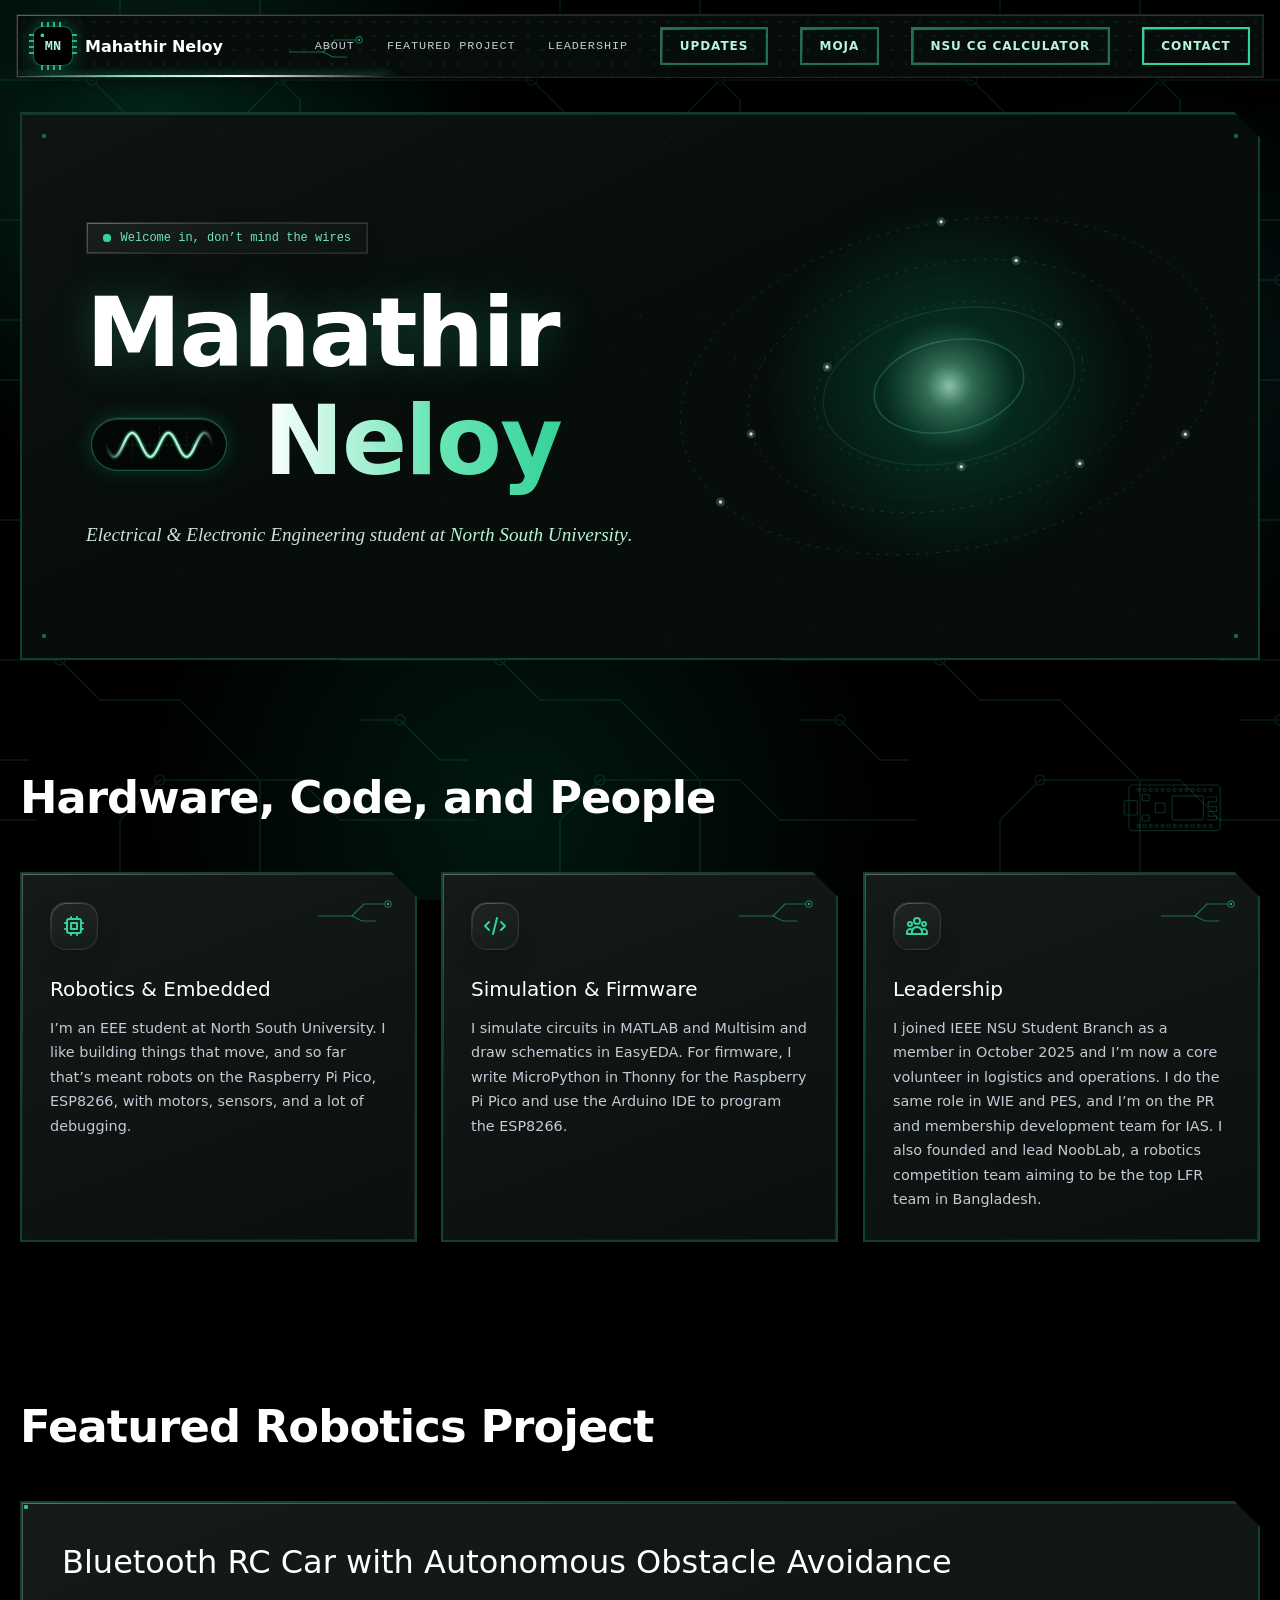
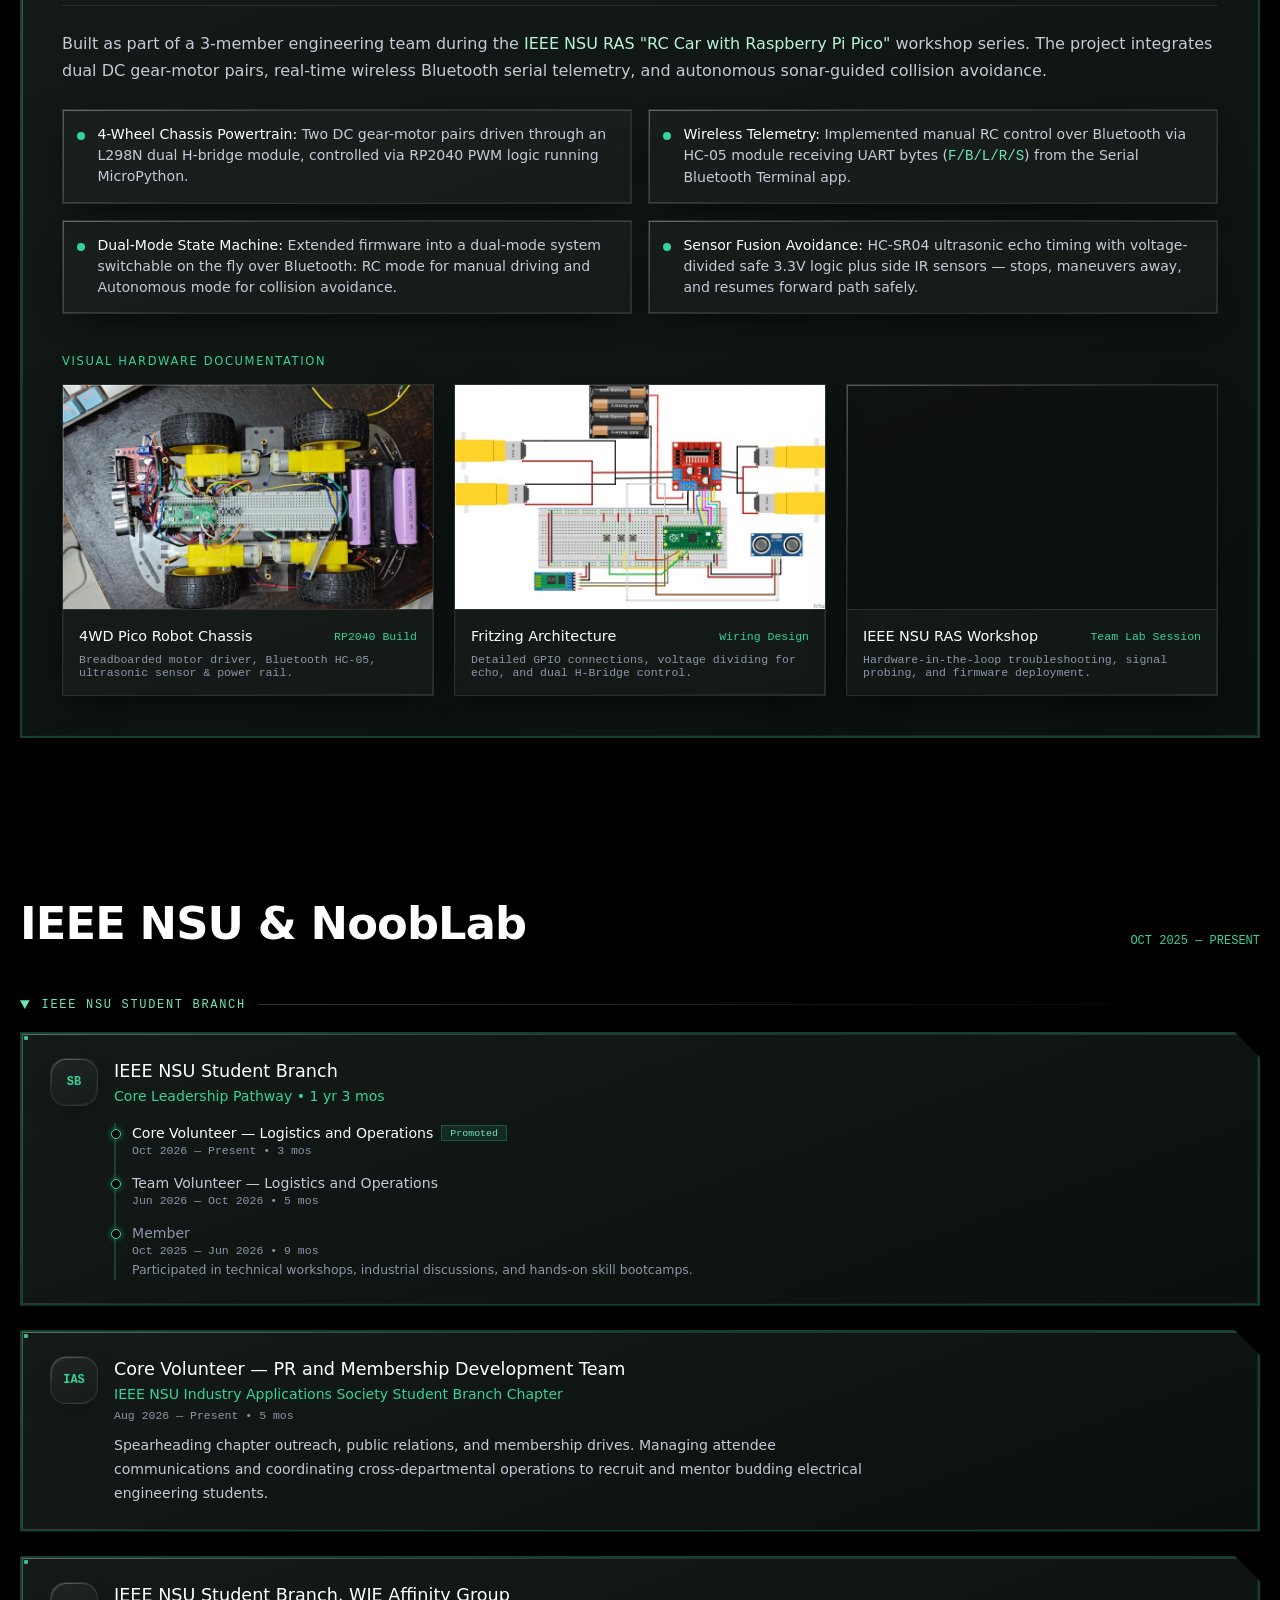
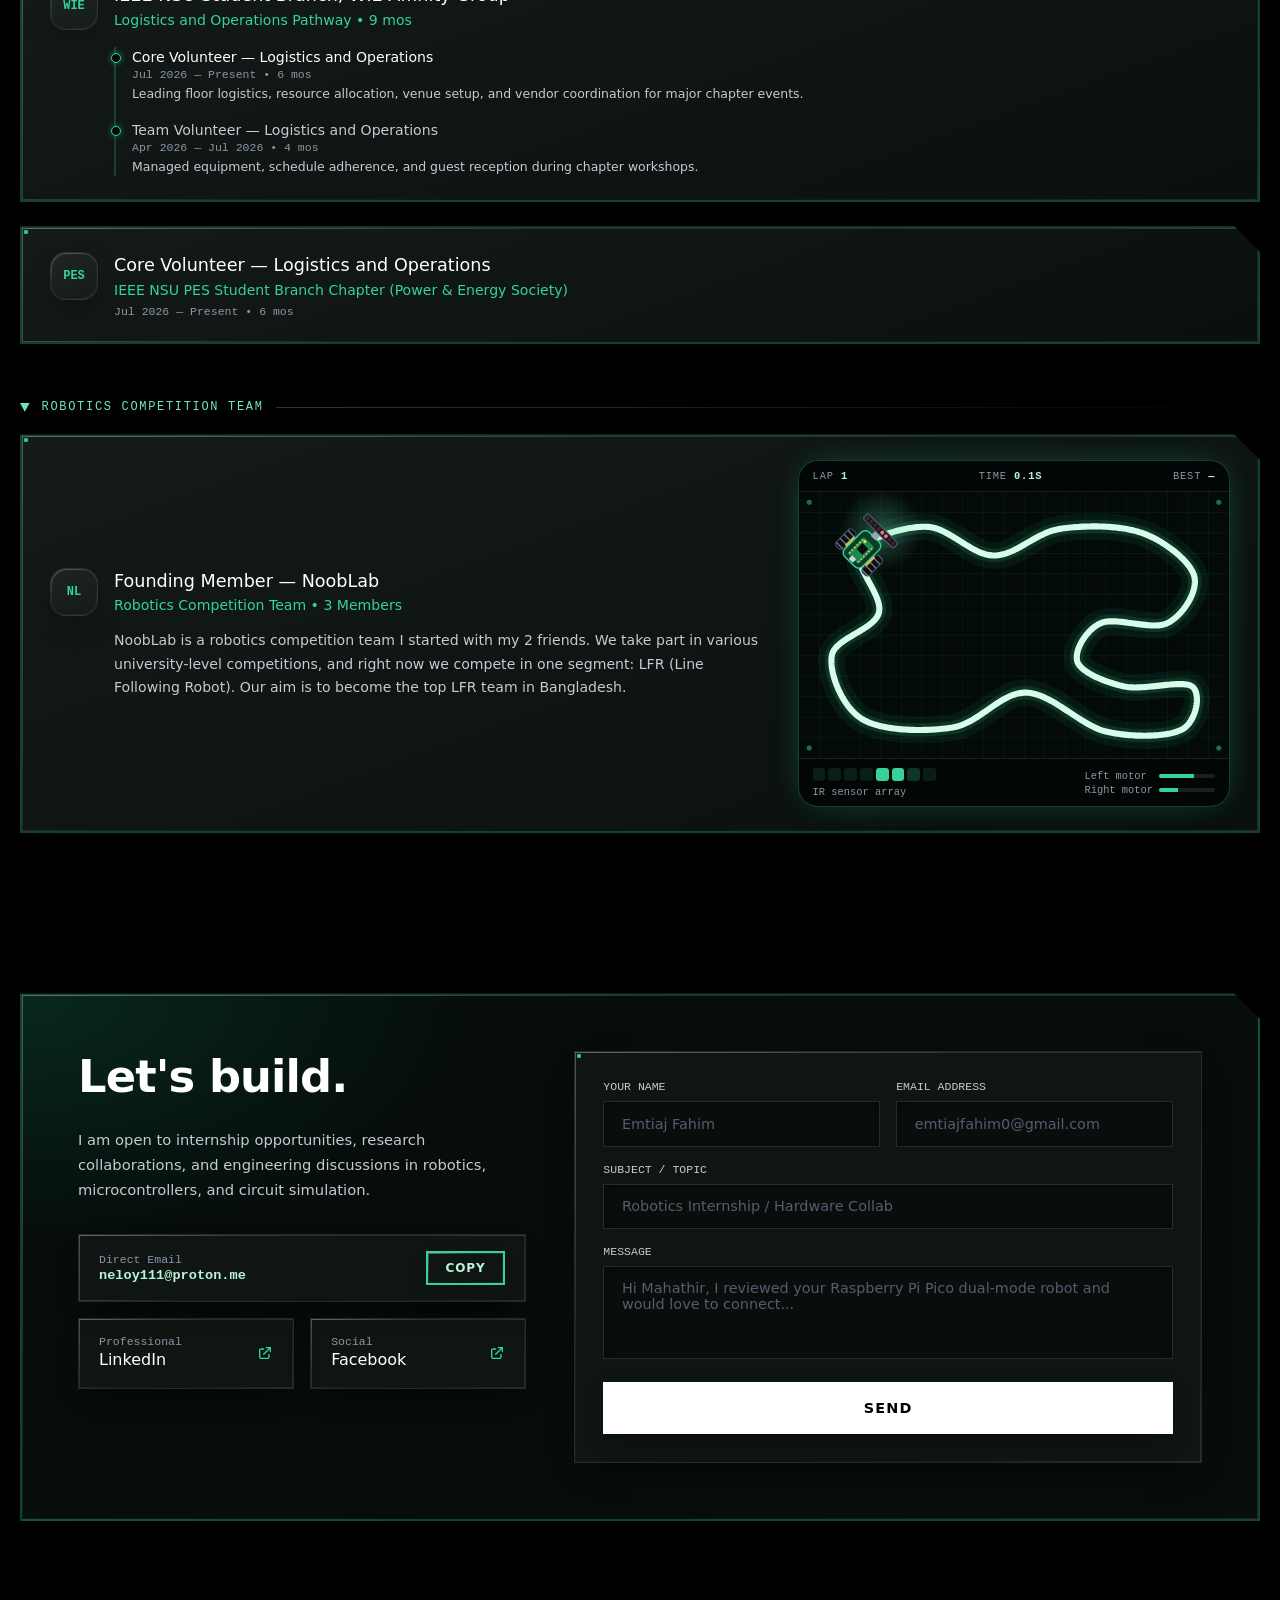
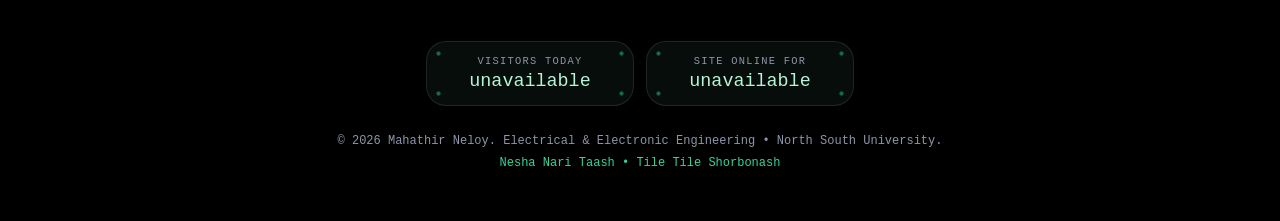
==== commit 78136898: "Add files via upload" ====
--- a/index.html
+++ b/index.html
@@ -298,7 +298,7 @@
 #heropanel::after{content:'';position:absolute;inset:0;z-index:0;pointer-events:none;background:radial-gradient(ellipse 34% 52% at 75% 50%,rgba(16,185,129,.24),rgba(16,185,129,.08) 48%,transparent 74%)}
 @media(max-width:767px){#heropanel::after{background:radial-gradient(ellipse 70% 30% at 50% 84%,rgba(16,185,129,.24),rgba(16,185,129,.08) 48%,transparent 74%)}}
 </style>
-<!-- green-theme --><link rel="stylesheet" href="theme.css"><link rel="preload" as="style" href="https://fonts.googleapis.com/css2?family=Montserrat:wght@500;700;800&family=Noto+Serif:ital,wght@1,400&display=swap" onload="this.onload=null;this.rel='stylesheet'"><noscript><link rel="stylesheet" href="https://fonts.googleapis.com/css2?family=Montserrat:wght@500;700;800&family=Noto+Serif:ital,wght@1,400&display=swap"></noscript><style>nav a{white-space:nowrap}@media(min-width:768px) and (max-width:999px){nav{gap:.55rem}.bar .logo b{display:none}nav a:not(.pill){letter-spacing:0;font-size:.68rem}nav .pill{padding-left:.55rem;padding-right:.55rem;letter-spacing:.02em}}</style><style id="updates-nav">header .bar,header #mmenu{max-width:none}nav .pill-d[href="updates.html"]{border-color:rgba(52,211,153,.5);color:var(--b1)}nav .pill-d[href="updates.html"]:hover{color:#000000}</style></head>
+<!-- green-theme --><link rel="stylesheet" href="theme.css"><link rel="preload" as="style" href="https://fonts.googleapis.com/css2?family=Montserrat:wght@500;700;800&family=Noto+Serif:ital,wght@1,400&display=swap" onload="this.onload=null;this.rel='stylesheet'"><noscript><link rel="stylesheet" href="https://fonts.googleapis.com/css2?family=Montserrat:wght@500;700;800&family=Noto+Serif:ital,wght@1,400&display=swap"></noscript><style>nav a{white-space:nowrap}@media(min-width:768px) and (max-width:999px){nav{gap:.55rem}.bar .logo b{display:none}nav a:not(.pill){letter-spacing:0;font-size:.68rem}nav .pill{padding-left:.55rem;padding-right:.55rem;letter-spacing:.02em}}</style><style id="updates-nav">header .bar,header #mmenu{max-width:none}nav .pill-d[href="updates.html"]{border-color:rgba(52,211,153,.5);color:var(--b1)}nav .pill-d[href="updates.html"]:hover{color:#000000}</style><style id="contact-mobile">@media(max-width:767px){.cgrid{grid-template-columns:minmax(0,1fr);gap:2rem}.cl,.fcard,.fr>div{min-width:0}.cpanel{padding:1.5rem 1.25rem}.fcard{padding:1.25rem}.box{flex-wrap:wrap}.box .pill-d{margin-left:auto}.two,.fr{grid-template-columns:minmax(0,1fr)}}</style></head>
 <body>
 
 <div id="cur" aria-hidden="true"><svg viewBox="0 0 32 32" fill="none" stroke="#34d399" stroke-width="1.4" stroke-linecap="round"><path class="pins" d="M11 2v5M16 2v5M21 2v5M11 25v5M16 25v5M21 25v5M2 11h5M2 16h5M2 21h5M25 11h5M25 16h5M25 21h5"/><rect x="7" y="7" width="18" height="18" rx="2.5" fill="#040806"/><rect x="11.5" y="11.5" width="9" height="9" rx="1.2" stroke-opacity=".5"/><circle cx="9.6" cy="9.6" r=".9" fill="#34d399" stroke="none"/><circle class="led" cx="16" cy="16" r="1.8" fill="#b7f5d6" stroke="none"/></svg></div>
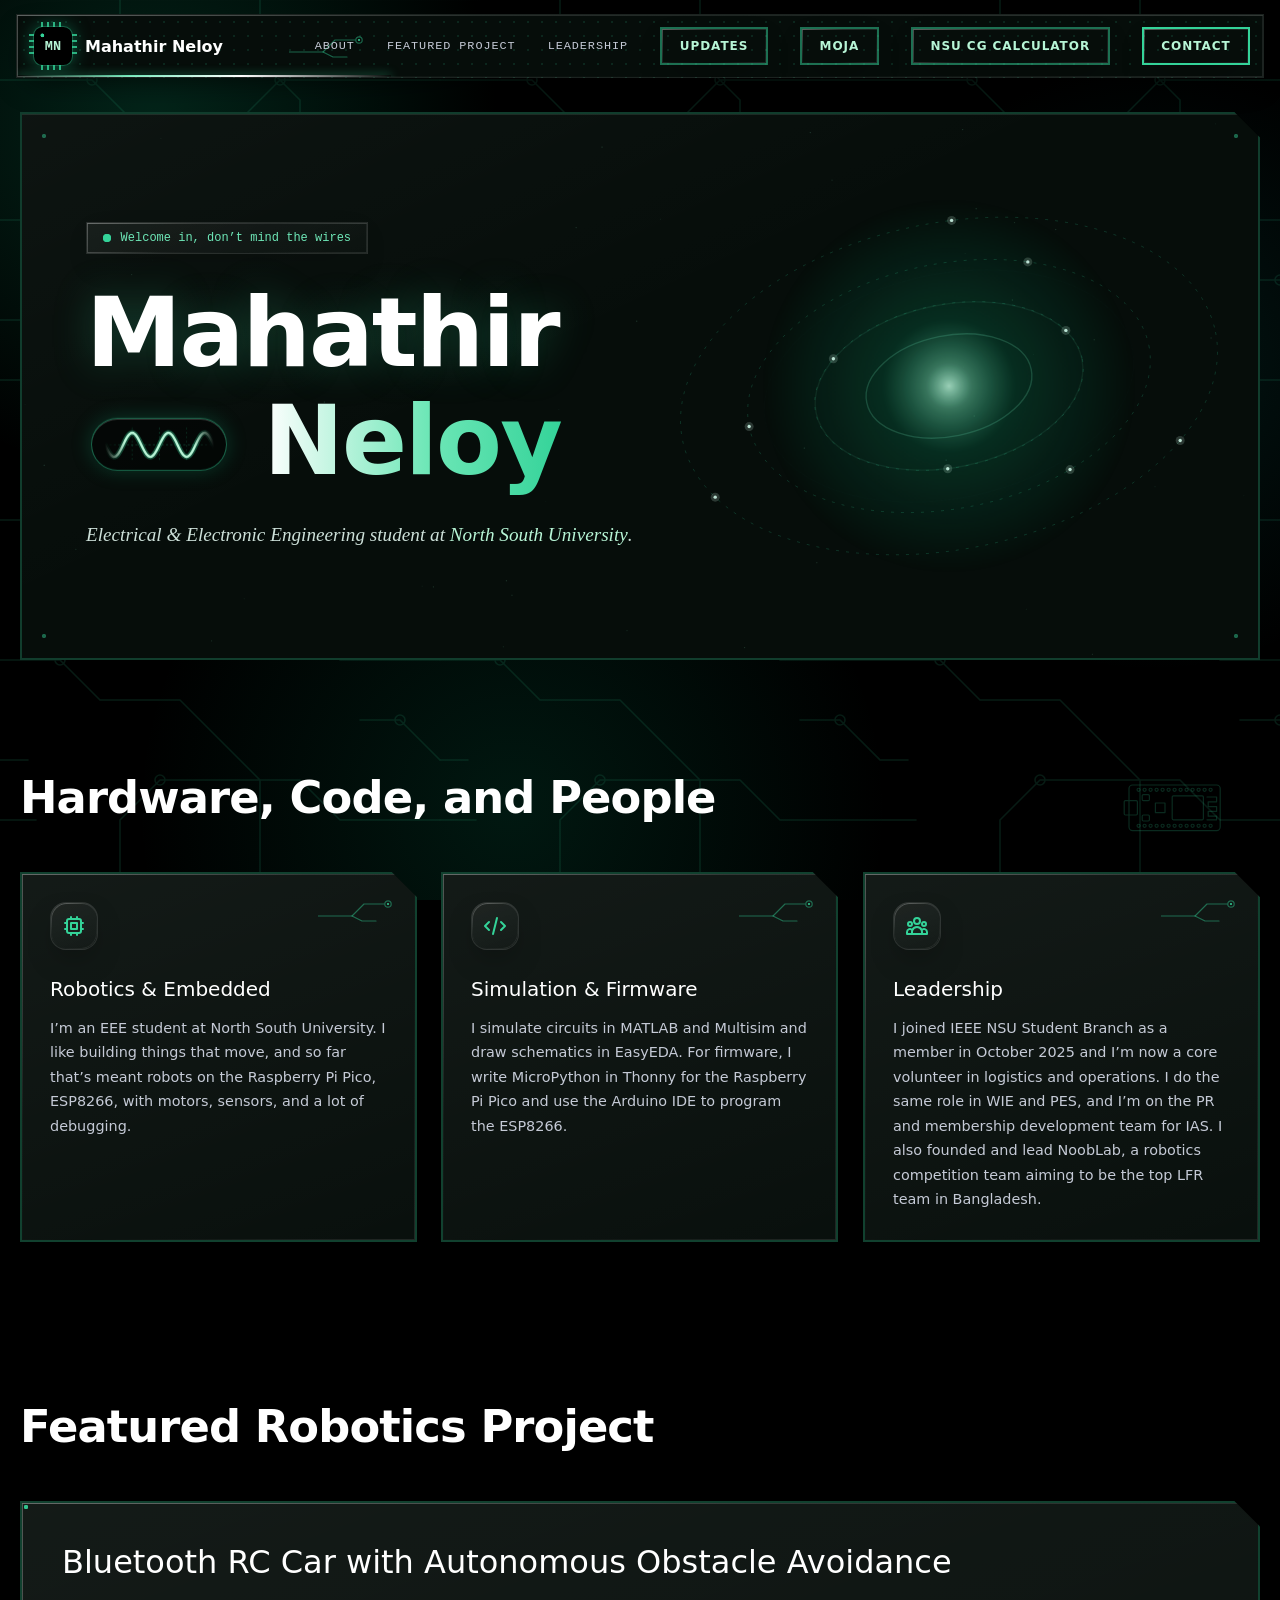
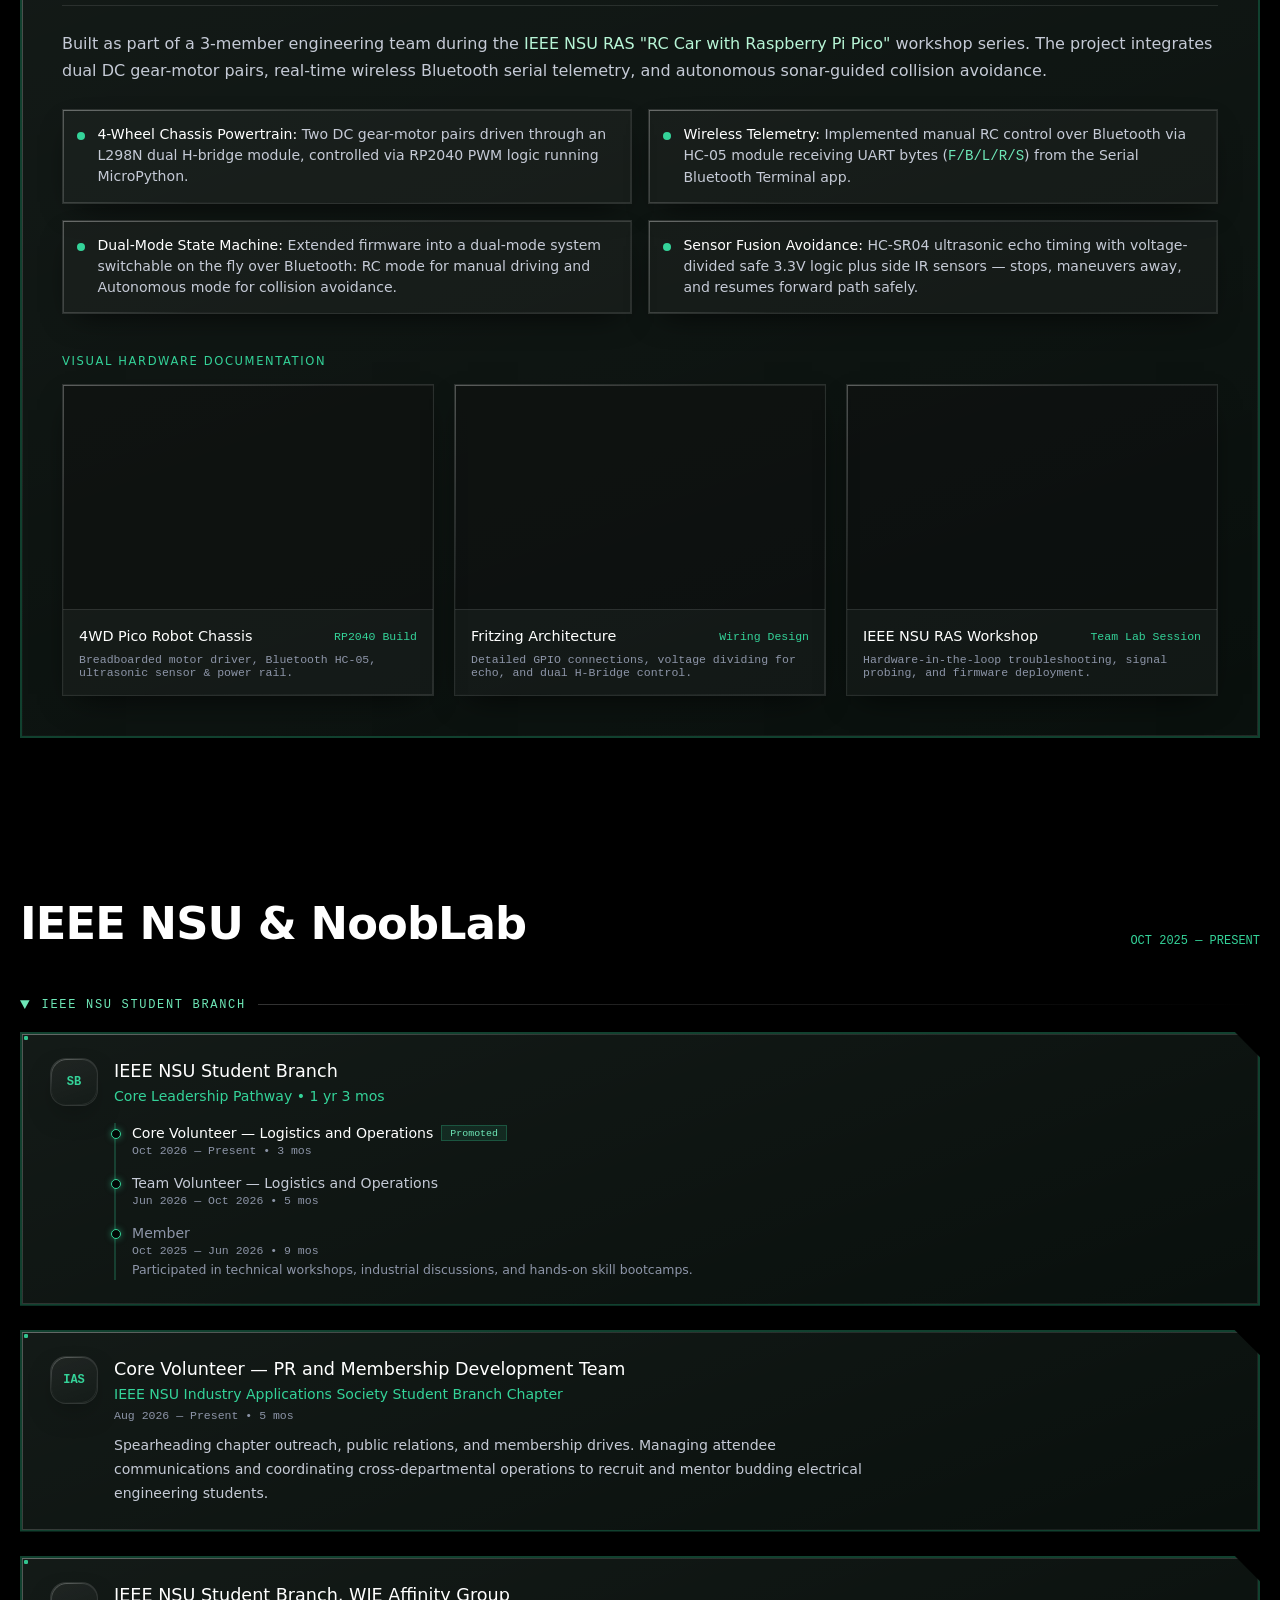
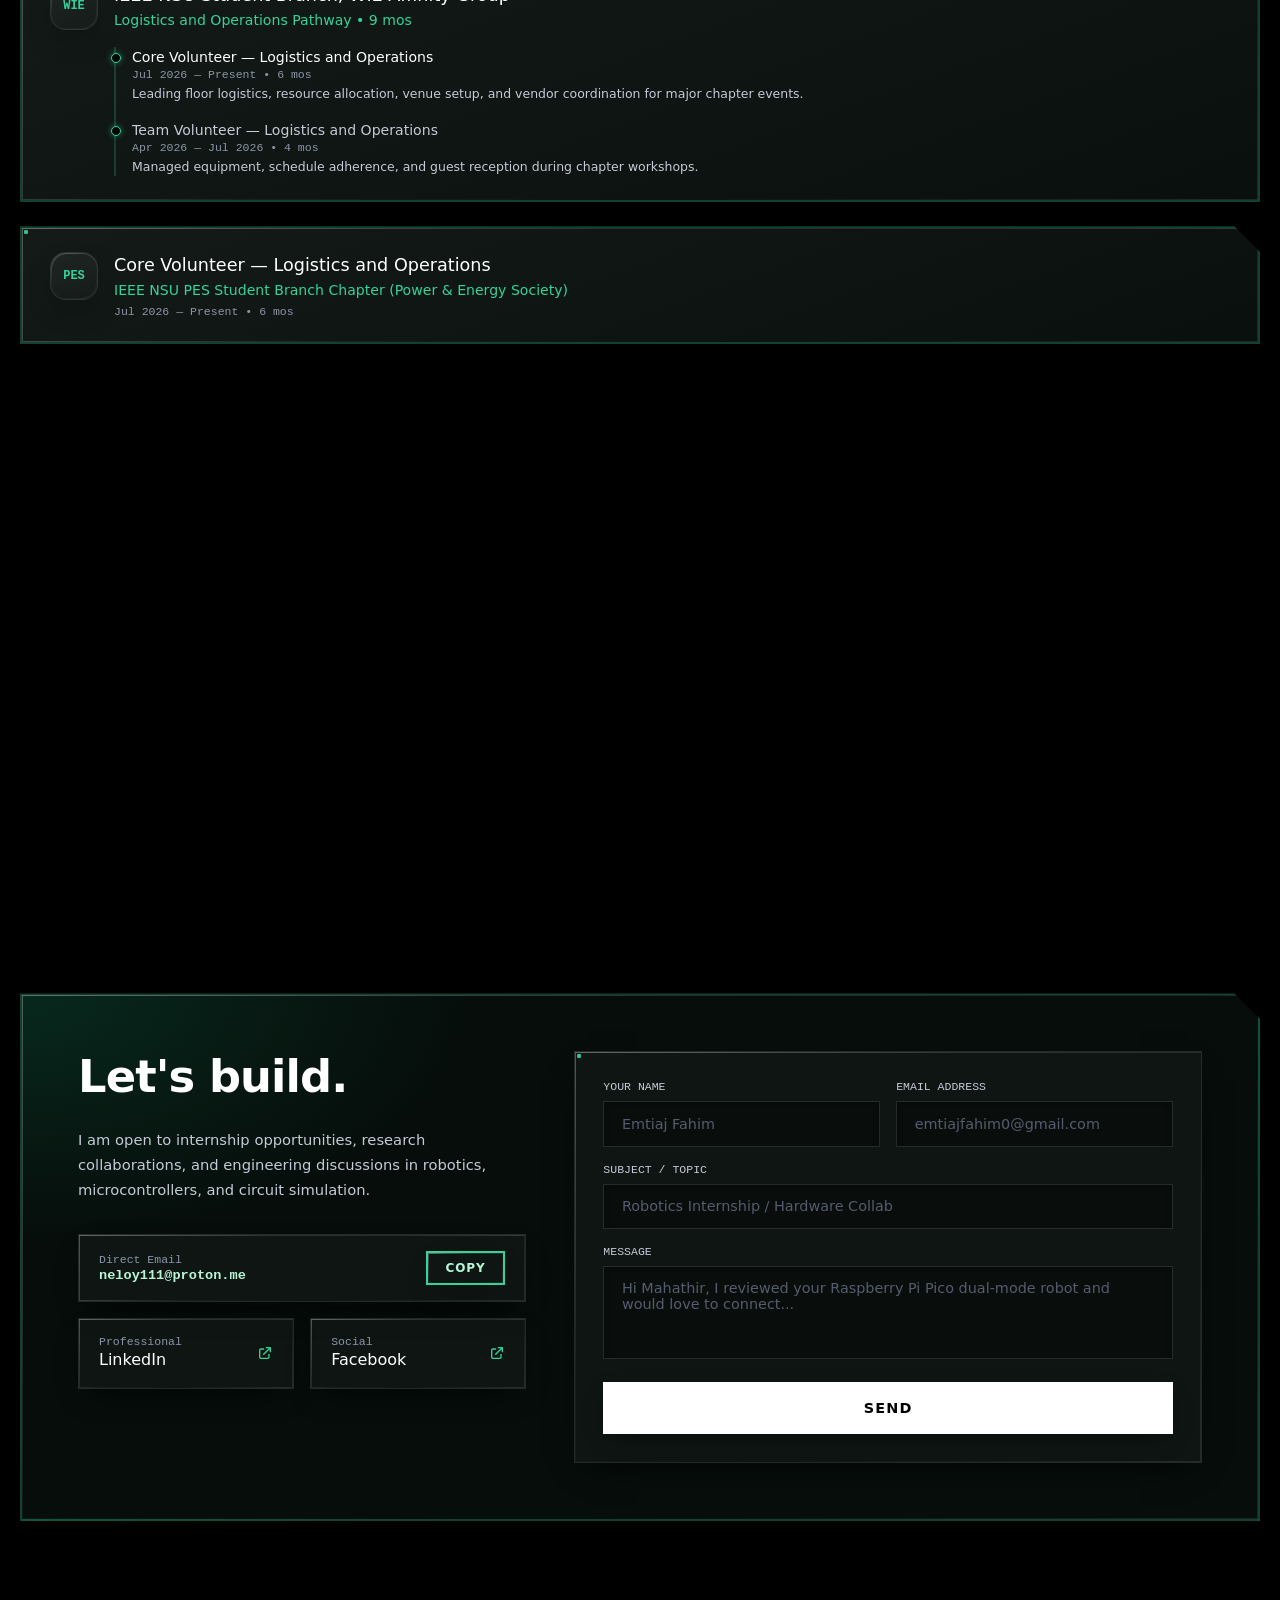
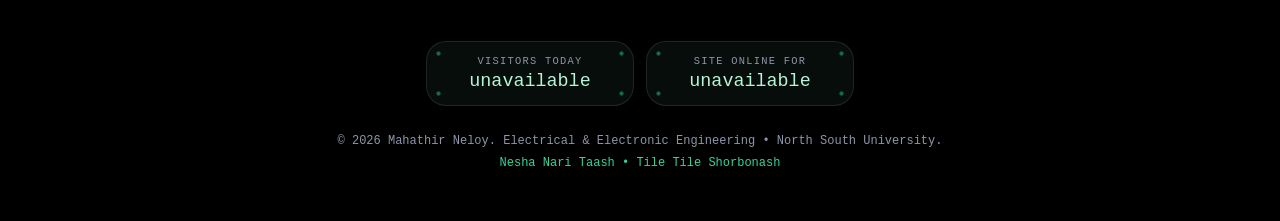
==== commit ce664916: "Add files via upload" ====
--- a/index.html
+++ b/index.html
@@ -298,7 +298,7 @@
 #heropanel::after{content:'';position:absolute;inset:0;z-index:0;pointer-events:none;background:radial-gradient(ellipse 34% 52% at 75% 50%,rgba(16,185,129,.24),rgba(16,185,129,.08) 48%,transparent 74%)}
 @media(max-width:767px){#heropanel::after{background:radial-gradient(ellipse 70% 30% at 50% 84%,rgba(16,185,129,.24),rgba(16,185,129,.08) 48%,transparent 74%)}}
 </style>
-<!-- green-theme --><link rel="stylesheet" href="theme.css"><link rel="preload" as="style" href="https://fonts.googleapis.com/css2?family=Montserrat:wght@500;700;800&family=Noto+Serif:ital,wght@1,400&display=swap" onload="this.onload=null;this.rel='stylesheet'"><noscript><link rel="stylesheet" href="https://fonts.googleapis.com/css2?family=Montserrat:wght@500;700;800&family=Noto+Serif:ital,wght@1,400&display=swap"></noscript><style>nav a{white-space:nowrap}@media(min-width:768px) and (max-width:999px){nav{gap:.55rem}.bar .logo b{display:none}nav a:not(.pill){letter-spacing:0;font-size:.68rem}nav .pill{padding-left:.55rem;padding-right:.55rem;letter-spacing:.02em}}</style><style id="updates-nav">header .bar,header #mmenu{max-width:none}nav .pill-d[href="updates.html"]{border-color:rgba(52,211,153,.5);color:var(--b1)}nav .pill-d[href="updates.html"]:hover{color:#000000}</style><style id="contact-mobile">@media(max-width:767px){.cgrid{grid-template-columns:minmax(0,1fr);gap:2rem}.cl,.fcard,.fr>div{min-width:0}.cpanel{padding:1.5rem 1.25rem}.fcard{padding:1.25rem}.box{flex-wrap:wrap}.box .pill-d{margin-left:auto}.two,.fr{grid-template-columns:minmax(0,1fr)}}</style></head>
+<!-- green-theme --><link rel="stylesheet" href="theme.css"><link rel="preload" as="style" href="https://fonts.googleapis.com/css2?family=Montserrat:wght@500;700;800&family=Noto+Serif:ital,wght@1,400&display=swap" onload="this.onload=null;this.rel='stylesheet'"><noscript><link rel="stylesheet" href="https://fonts.googleapis.com/css2?family=Montserrat:wght@500;700;800&family=Noto+Serif:ital,wght@1,400&display=swap"></noscript><style>nav a{white-space:nowrap}@media(min-width:768px) and (max-width:999px){nav{gap:.55rem}.bar .logo b{display:none}nav a:not(.pill){letter-spacing:0;font-size:.68rem}nav .pill{padding-left:.55rem;padding-right:.55rem;letter-spacing:.02em}}</style><style id="updates-nav">header .bar,header #mmenu{max-width:none}nav .pill-d[href="updates.html"]{border-color:rgba(52,211,153,.5);color:var(--b1)}nav .pill-d[href="updates.html"]:hover{color:#000000}</style><style id="contact-mobile">@media(max-width:767px){.cgrid{grid-template-columns:minmax(0,1fr);gap:2rem}.cl,.fcard,.fr>div{min-width:0}.cpanel{padding:1.5rem 1.25rem}.fcard{padding:1.25rem}.box{flex-wrap:wrap}.box .pill-d{margin-left:auto}.two,.fr{grid-template-columns:minmax(0,1fr)}}</style><style id="bugfix-1">@media(min-width:768px) and (max-width:1199px){nav{display:none}#mbtn{display:inline-block}#mmenu:not(.hide){display:flex}#mmenu.hide{display:none}}.logo{flex-shrink:0}.logo b{white-space:nowrap}@media(max-width:767px){input,textarea{font-size:16px}}</style><link rel="canonical" href="https://mahathirjneloy.github.io/"></head>
 <body>
 
 <div id="cur" aria-hidden="true"><svg viewBox="0 0 32 32" fill="none" stroke="#34d399" stroke-width="1.4" stroke-linecap="round"><path class="pins" d="M11 2v5M16 2v5M21 2v5M11 25v5M16 25v5M21 25v5M2 11h5M2 16h5M2 21h5M25 11h5M25 16h5M25 21h5"/><rect x="7" y="7" width="18" height="18" rx="2.5" fill="#040806"/><rect x="11.5" y="11.5" width="9" height="9" rx="1.2" stroke-opacity=".5"/><circle cx="9.6" cy="9.6" r=".9" fill="#34d399" stroke="none"/><circle class="led" cx="16" cy="16" r="1.8" fill="#b7f5d6" stroke="none"/></svg></div>
@@ -582,7 +582,7 @@
 (function(){let d='';for(let i=0;i<=200;i++)d+=(i?'L':'M')+i+' '+(16+11*Math.sin(i/100*3*2*Math.PI)).toFixed(2);$('w1').setAttribute('d',d);$('w2').setAttribute('d',d)})();
 
 // Toast + clipboard
-function showToast(m){ $('tmsg').textContent = m; $('toast').classList.add('on'); setTimeout(()=>$('toast').classList.remove('on'), 3000); }
+let _tt;function showToast(m){ $('tmsg').textContent = m; $('toast').classList.add('on'); clearTimeout(_tt); _tt = setTimeout(()=>$('toast').classList.remove('on'), 3000); }
 function copyToClipboard(t, m){
   if (navigator.clipboard && window.isSecureContext) navigator.clipboard.writeText(t).then(()=>showToast(m)).catch(()=>fallbackCopy(t,m));
   else fallbackCopy(t,m);
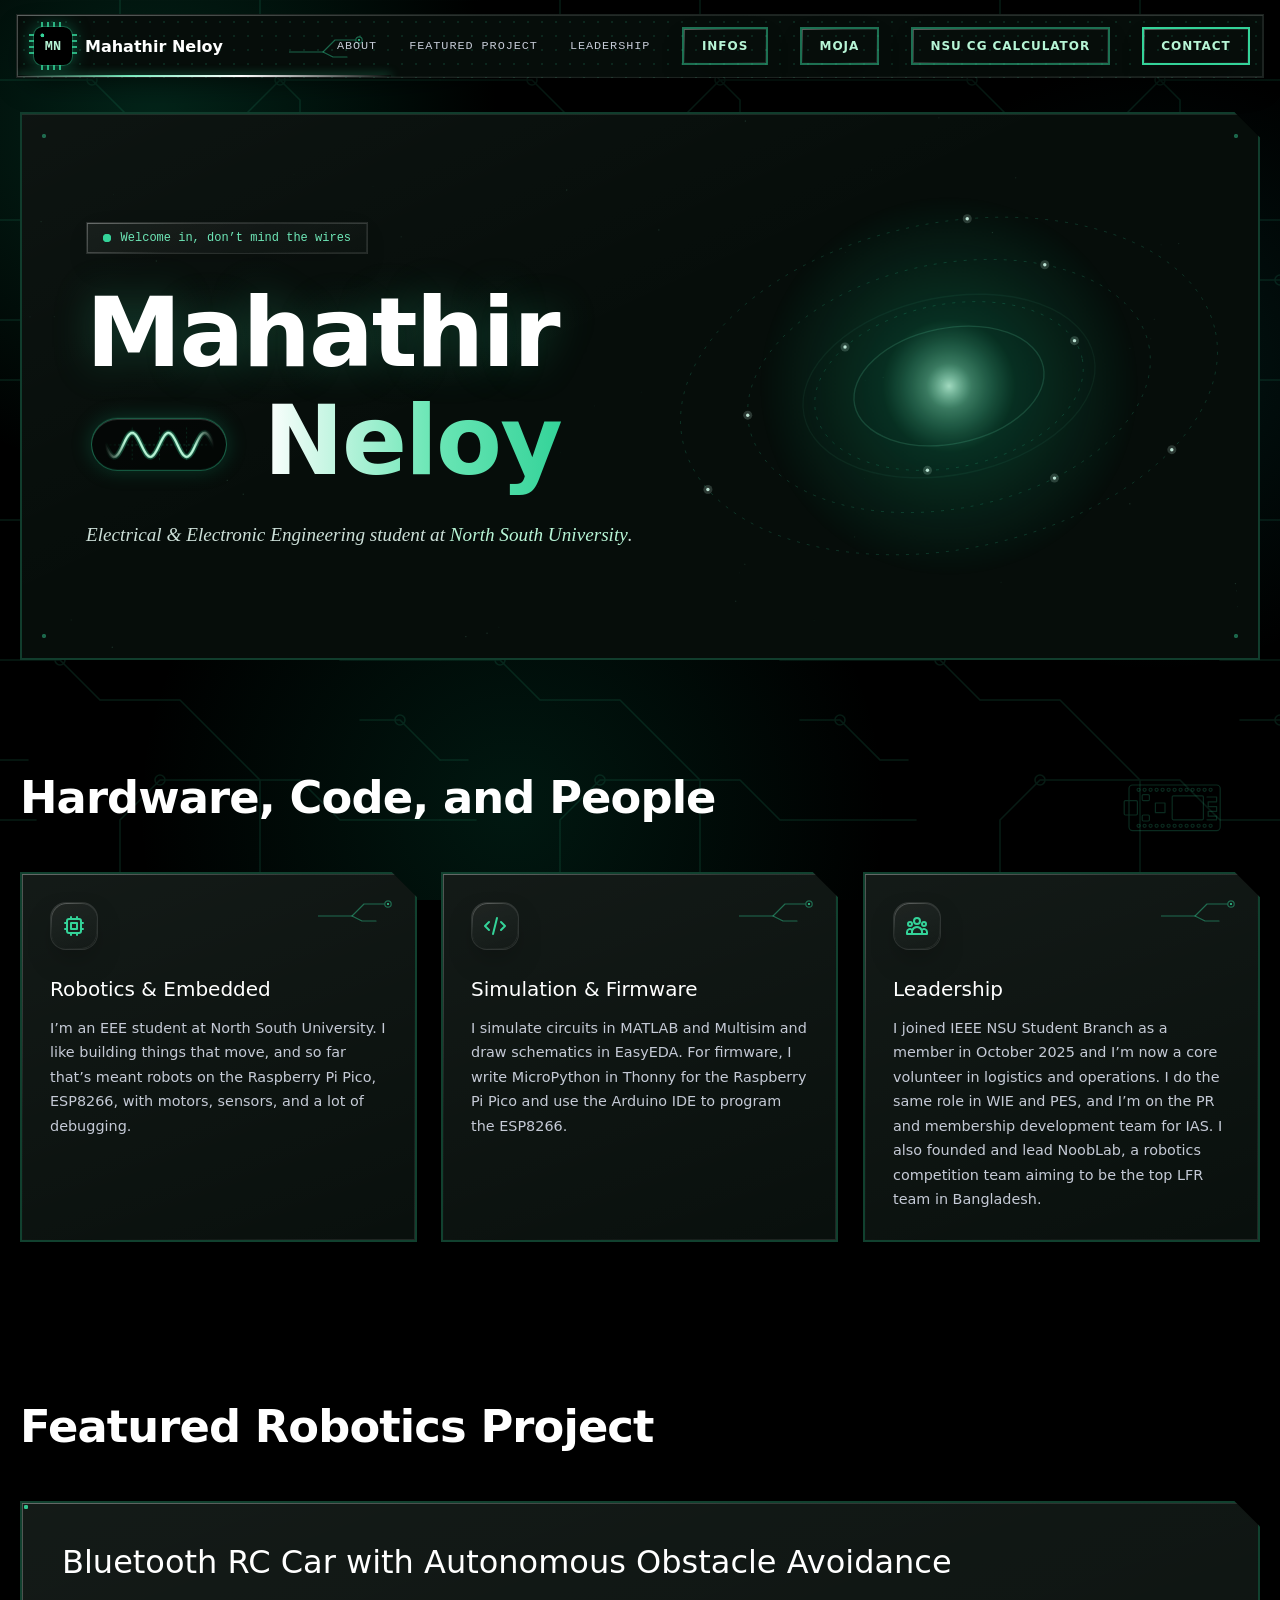
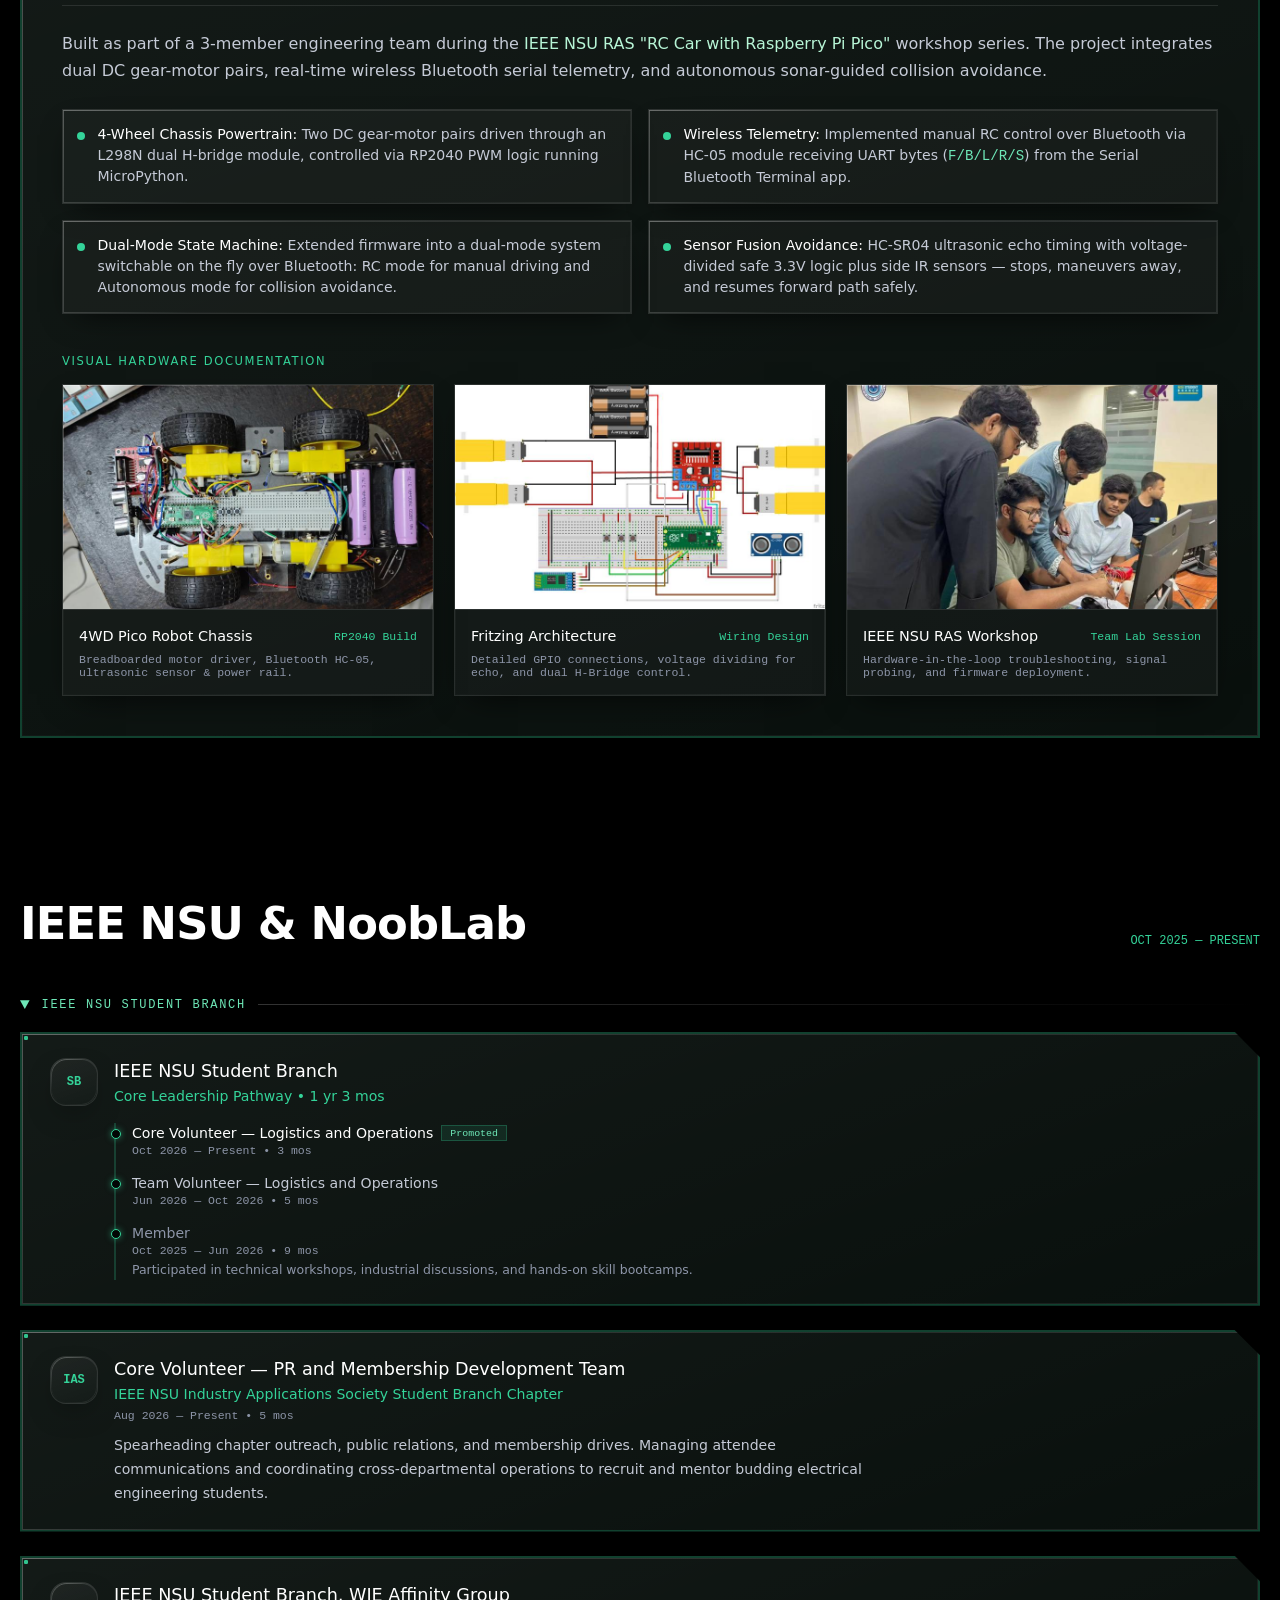
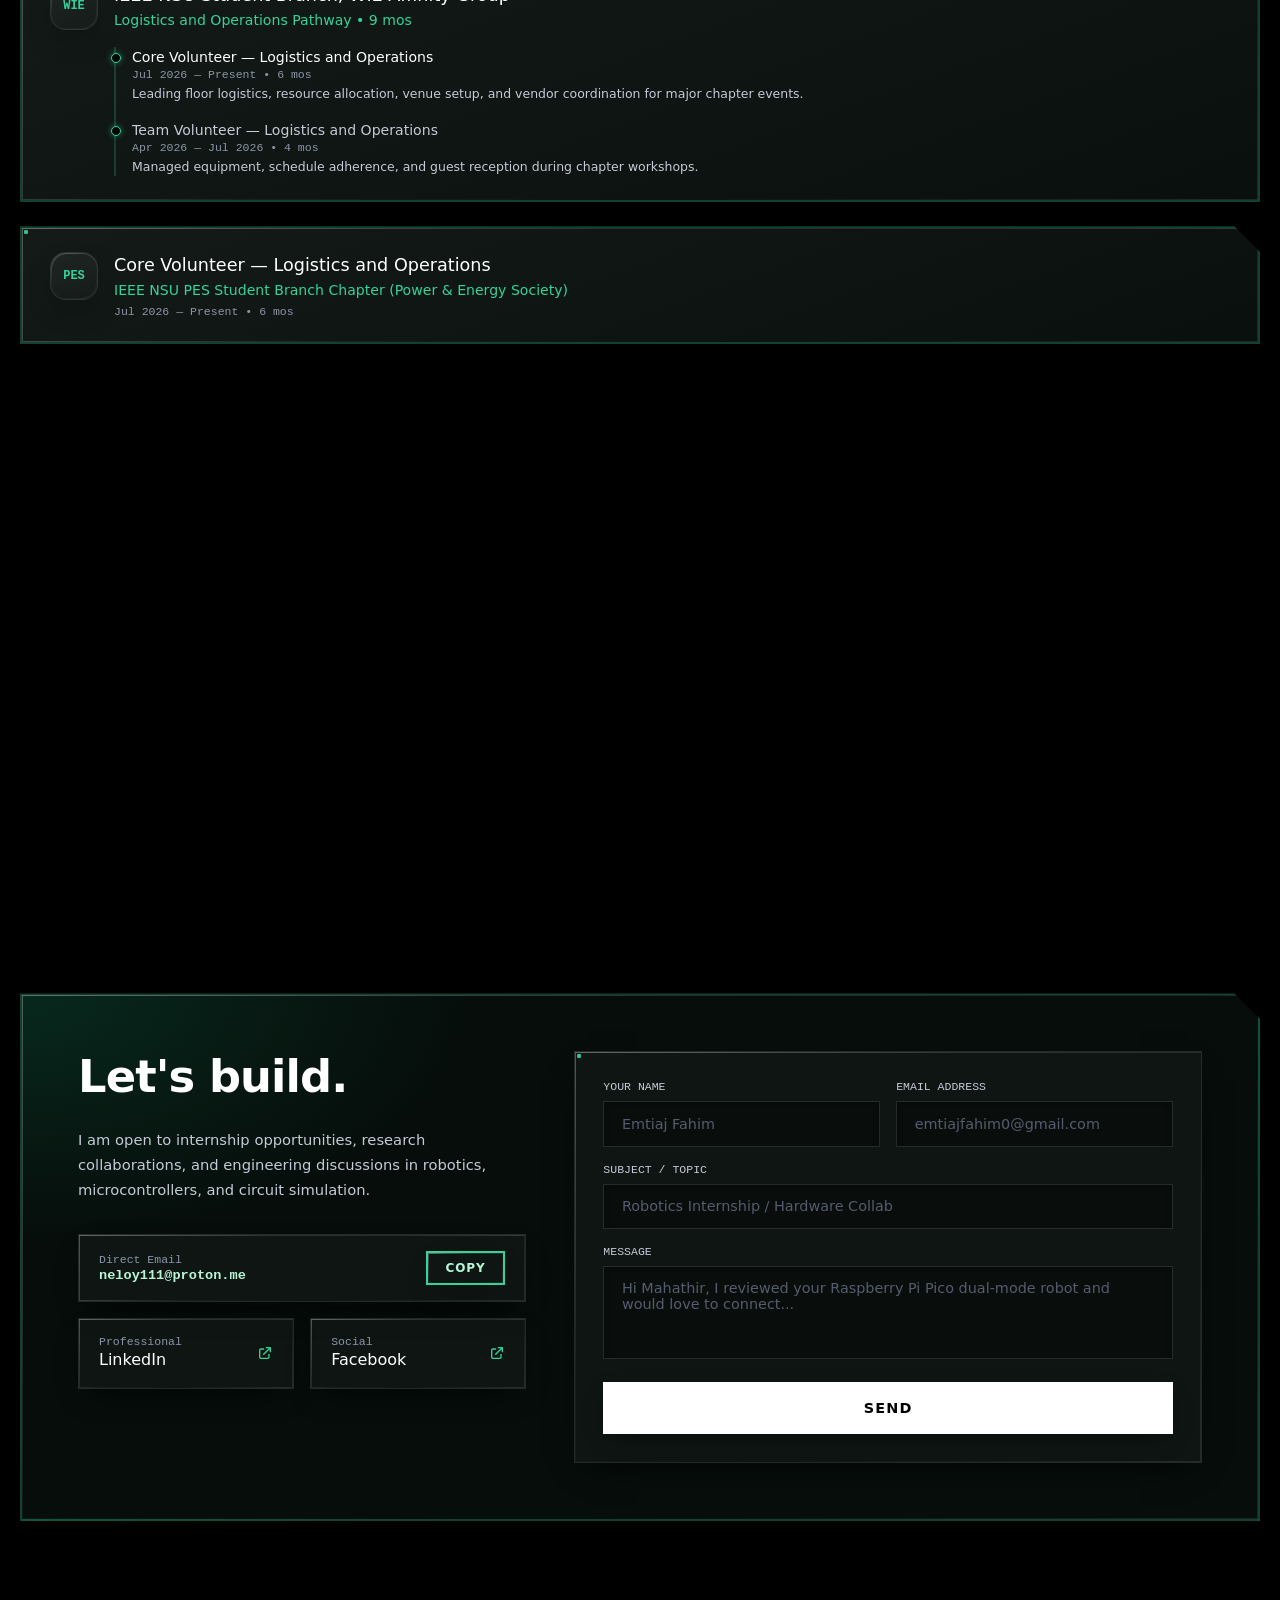
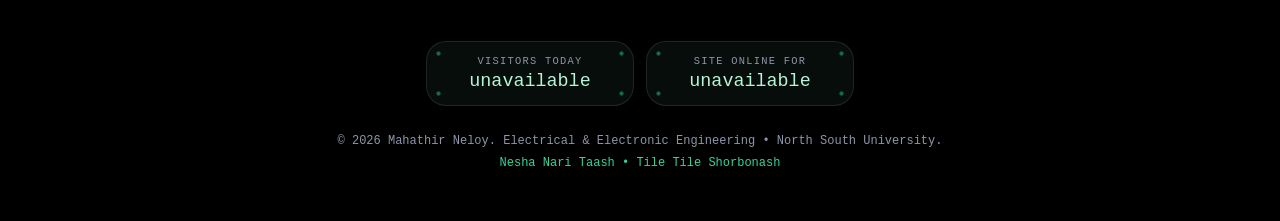
==== commit beae8916: "Add files via upload" ====
--- a/index.html
+++ b/index.html
@@ -298,7 +298,7 @@
 #heropanel::after{content:'';position:absolute;inset:0;z-index:0;pointer-events:none;background:radial-gradient(ellipse 34% 52% at 75% 50%,rgba(16,185,129,.24),rgba(16,185,129,.08) 48%,transparent 74%)}
 @media(max-width:767px){#heropanel::after{background:radial-gradient(ellipse 70% 30% at 50% 84%,rgba(16,185,129,.24),rgba(16,185,129,.08) 48%,transparent 74%)}}
 </style>
-<!-- green-theme --><link rel="stylesheet" href="theme.css"><link rel="preload" as="style" href="https://fonts.googleapis.com/css2?family=Montserrat:wght@500;700;800&family=Noto+Serif:ital,wght@1,400&display=swap" onload="this.onload=null;this.rel='stylesheet'"><noscript><link rel="stylesheet" href="https://fonts.googleapis.com/css2?family=Montserrat:wght@500;700;800&family=Noto+Serif:ital,wght@1,400&display=swap"></noscript><style>nav a{white-space:nowrap}@media(min-width:768px) and (max-width:999px){nav{gap:.55rem}.bar .logo b{display:none}nav a:not(.pill){letter-spacing:0;font-size:.68rem}nav .pill{padding-left:.55rem;padding-right:.55rem;letter-spacing:.02em}}</style><style id="updates-nav">header .bar,header #mmenu{max-width:none}nav .pill-d[href="updates.html"]{border-color:rgba(52,211,153,.5);color:var(--b1)}nav .pill-d[href="updates.html"]:hover{color:#000000}</style><style id="contact-mobile">@media(max-width:767px){.cgrid{grid-template-columns:minmax(0,1fr);gap:2rem}.cl,.fcard,.fr>div{min-width:0}.cpanel{padding:1.5rem 1.25rem}.fcard{padding:1.25rem}.box{flex-wrap:wrap}.box .pill-d{margin-left:auto}.two,.fr{grid-template-columns:minmax(0,1fr)}}</style><style id="bugfix-1">@media(min-width:768px) and (max-width:1199px){nav{display:none}#mbtn{display:inline-block}#mmenu:not(.hide){display:flex}#mmenu.hide{display:none}}.logo{flex-shrink:0}.logo b{white-space:nowrap}@media(max-width:767px){input,textarea{font-size:16px}}</style><link rel="canonical" href="https://mahathirjneloy.github.io/"></head>
+<!-- green-theme --><link rel="stylesheet" href="theme.css"><link rel="preload" as="style" href="https://fonts.googleapis.com/css2?family=Montserrat:wght@500;700;800&family=Noto+Serif:ital,wght@1,400&display=swap" onload="this.onload=null;this.rel='stylesheet'"><noscript><link rel="stylesheet" href="https://fonts.googleapis.com/css2?family=Montserrat:wght@500;700;800&family=Noto+Serif:ital,wght@1,400&display=swap"></noscript><style>nav a{white-space:nowrap}@media(min-width:768px) and (max-width:999px){nav{gap:.55rem}.bar .logo b{display:none}nav a:not(.pill){letter-spacing:0;font-size:.68rem}nav .pill{padding-left:.55rem;padding-right:.55rem;letter-spacing:.02em}}</style><style id="updates-nav">header .bar,header #mmenu{max-width:none}nav .pill-d[href="infos.html"]{border-color:rgba(52,211,153,.5);color:var(--b1)}nav .pill-d[href="infos.html"]:hover{color:#000000}</style><style id="contact-mobile">@media(max-width:767px){.cgrid{grid-template-columns:minmax(0,1fr);gap:2rem}.cl,.fcard,.fr>div{min-width:0}.cpanel{padding:1.5rem 1.25rem}.fcard{padding:1.25rem}.box{flex-wrap:wrap}.box .pill-d{margin-left:auto}.two,.fr{grid-template-columns:minmax(0,1fr)}}</style><style id="bugfix-1">@media(min-width:768px) and (max-width:1199px){nav{display:none}#mbtn{display:inline-block}#mmenu:not(.hide){display:flex}#mmenu.hide{display:none}}.logo{flex-shrink:0}.logo b{white-space:nowrap}@media(max-width:767px){input,textarea{font-size:16px}}</style><link rel="canonical" href="https://mahathirjneloy.github.io/"><style id="totop-css">#totop{position:fixed;right:max(1.25rem,env(safe-area-inset-right));bottom:max(1.25rem,env(safe-area-inset-bottom));z-index:50;width:2.9rem;height:2.9rem;display:flex;align-items:center;justify-content:center;padding:0;background:#060d0a;color:#b7f5d6;border:2px solid rgba(52,211,153,.6);cursor:pointer;opacity:0;visibility:hidden;transform:translateY(10px);transition:opacity .25s,transform .25s,visibility .25s,background .2s,color .2s,border-color .2s}#totop.on{opacity:1;visibility:visible;transform:none}#totop:hover,#totop:focus-visible{background:#34d399;border-color:#34d399;color:#000;outline:none}#totop svg{width:1.2rem;height:1.2rem;display:block}</style><style id="totop-toast">#toast{bottom:5rem}</style></head>
 <body>
 
 <div id="cur" aria-hidden="true"><svg viewBox="0 0 32 32" fill="none" stroke="#34d399" stroke-width="1.4" stroke-linecap="round"><path class="pins" d="M11 2v5M16 2v5M21 2v5M11 25v5M16 25v5M21 25v5M2 11h5M2 16h5M2 21h5M25 11h5M25 16h5M25 21h5"/><rect x="7" y="7" width="18" height="18" rx="2.5" fill="#040806"/><rect x="11.5" y="11.5" width="9" height="9" rx="1.2" stroke-opacity=".5"/><circle cx="9.6" cy="9.6" r=".9" fill="#34d399" stroke="none"/><circle class="led" cx="16" cy="16" r="1.8" fill="#b7f5d6" stroke="none"/></svg></div>
@@ -321,7 +321,7 @@
     <a href="#hero" class="logo"><div class="mn">MN</div><div><b>Mahathir Neloy</b></div></a>
     <nav>
       <a href="#about">About</a><a href="#projects">Featured Project</a><a href="#experience">Leadership</a>
-      <a href="updates.html" class="pill pill-d">Updates</a>
+      <a href="infos.html" class="pill pill-d">Infos</a>
       <a href="moja.html" class="pill pill-d">MOJA</a>
       <a href="nsu.html" class="pill pill-d">NSU CG Calculator</a>
       <a href="#contact" class="pill pill-d">Contact</a>
@@ -330,7 +330,7 @@
   </div>
   <div id="mmenu" class="hide">
     <a href="#about" class="mlink">About</a><a href="#projects" class="mlink">Featured Project</a>
-    <a href="#experience" class="mlink">Leadership</a><a href="updates.html" class="mlink">Updates</a><a href="moja.html" class="mlink">MOJA</a><a href="nsu.html" class="mlink">NSU CG Calculator</a><a href="#contact" class="mlink blue">Contact</a>
+    <a href="#experience" class="mlink">Leadership</a><a href="infos.html" class="mlink">Infos</a><a href="moja.html" class="mlink">MOJA</a><a href="nsu.html" class="mlink">NSU CG Calculator</a><a href="#contact" class="mlink blue">Contact</a>
   </div>
 </header>
 
@@ -1192,5 +1192,6 @@
   window.lfrState=()=>({lap,best,off:dist(r.x,r.y)[0],step});
 })();
 </script>
+<button id="totop" type="button" aria-label="Back to top"><svg viewBox="0 0 24 24" fill="none" stroke="currentColor" stroke-width="2.4" stroke-linecap="round" stroke-linejoin="round" aria-hidden="true"><path d="M12 19V5M5 12l7-7 7 7"/></svg></button><script>(function(){var b=document.getElementById("totop");if(!b)return;var p=false;function u(){p=false;b.classList.toggle("on",(window.scrollY||document.documentElement.scrollTop)>500)}addEventListener("scroll",function(){if(!p){p=true;requestAnimationFrame(u)}},{passive:true});u();b.addEventListener("click",function(){var r=matchMedia("(prefers-reduced-motion:reduce)").matches;window.scrollTo({top:0,behavior:r?"auto":"smooth"});b.blur()})})();</script>
 </body>
 </html>
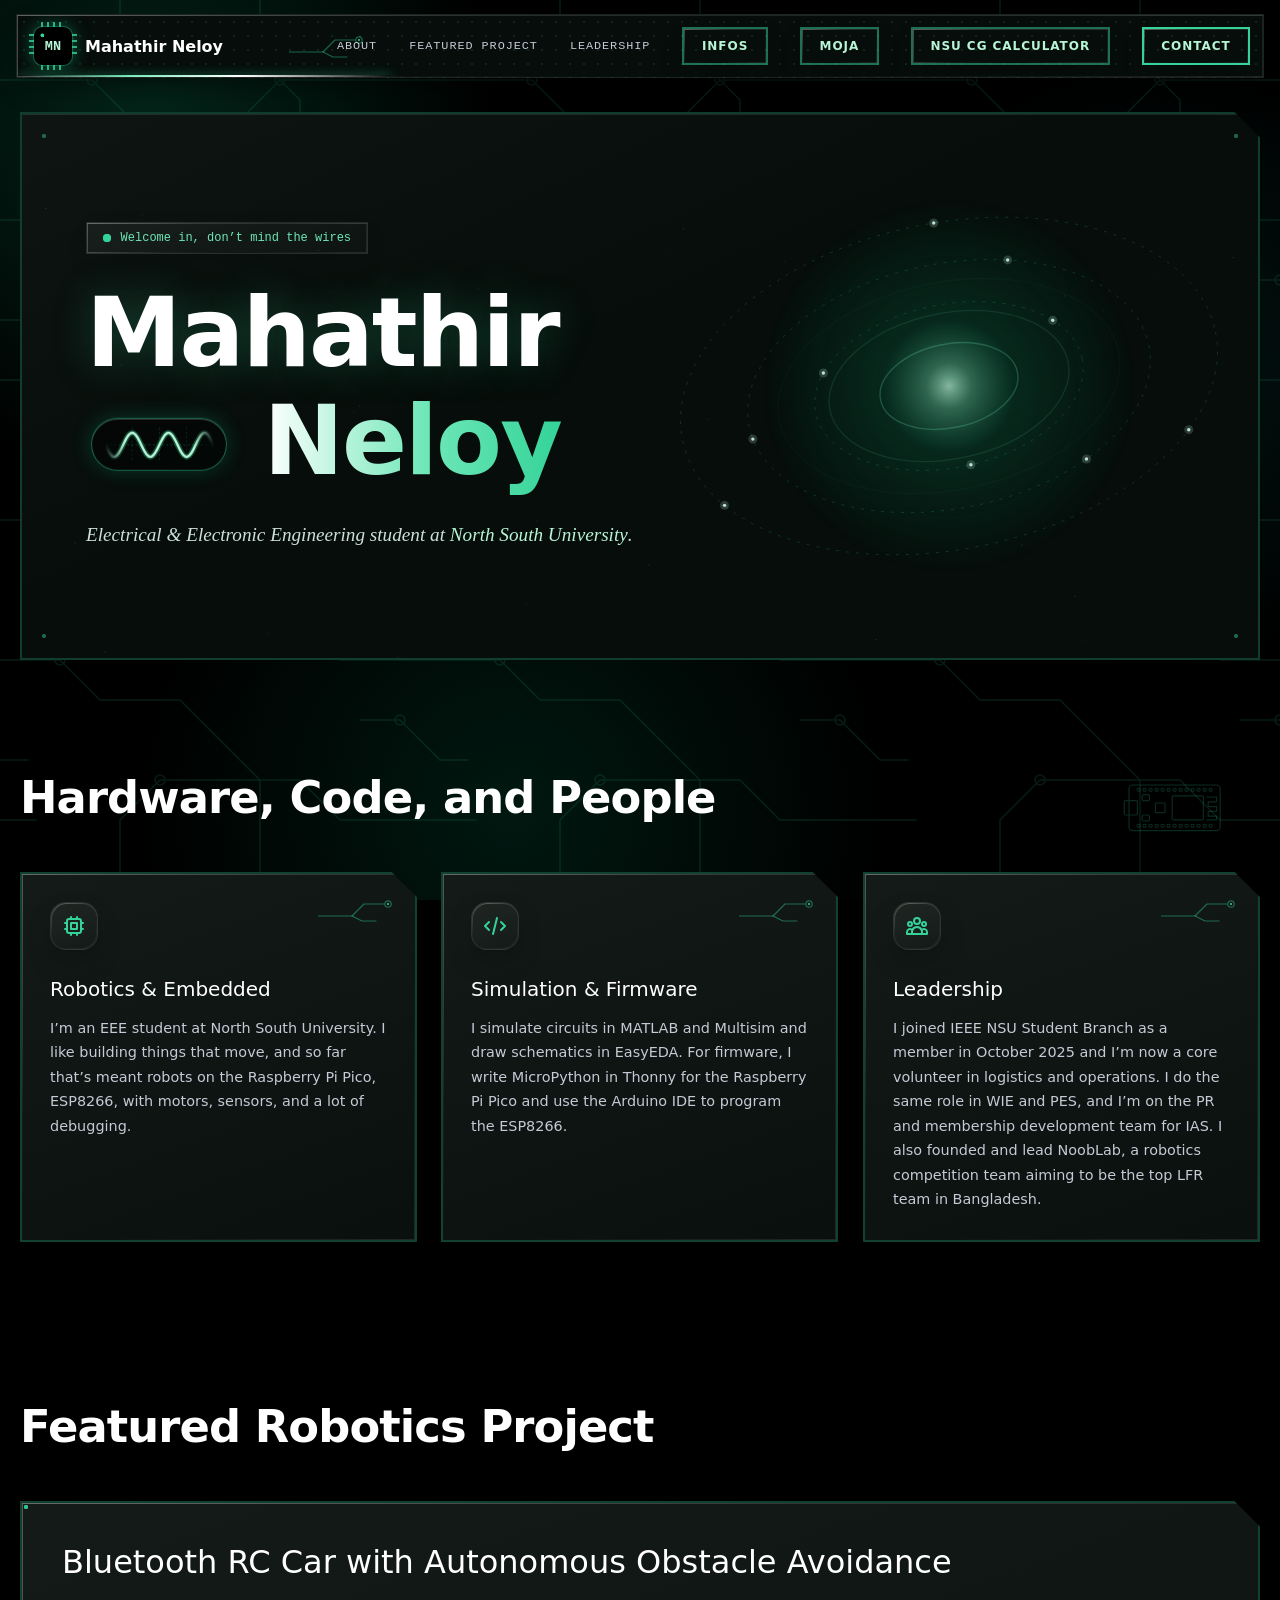
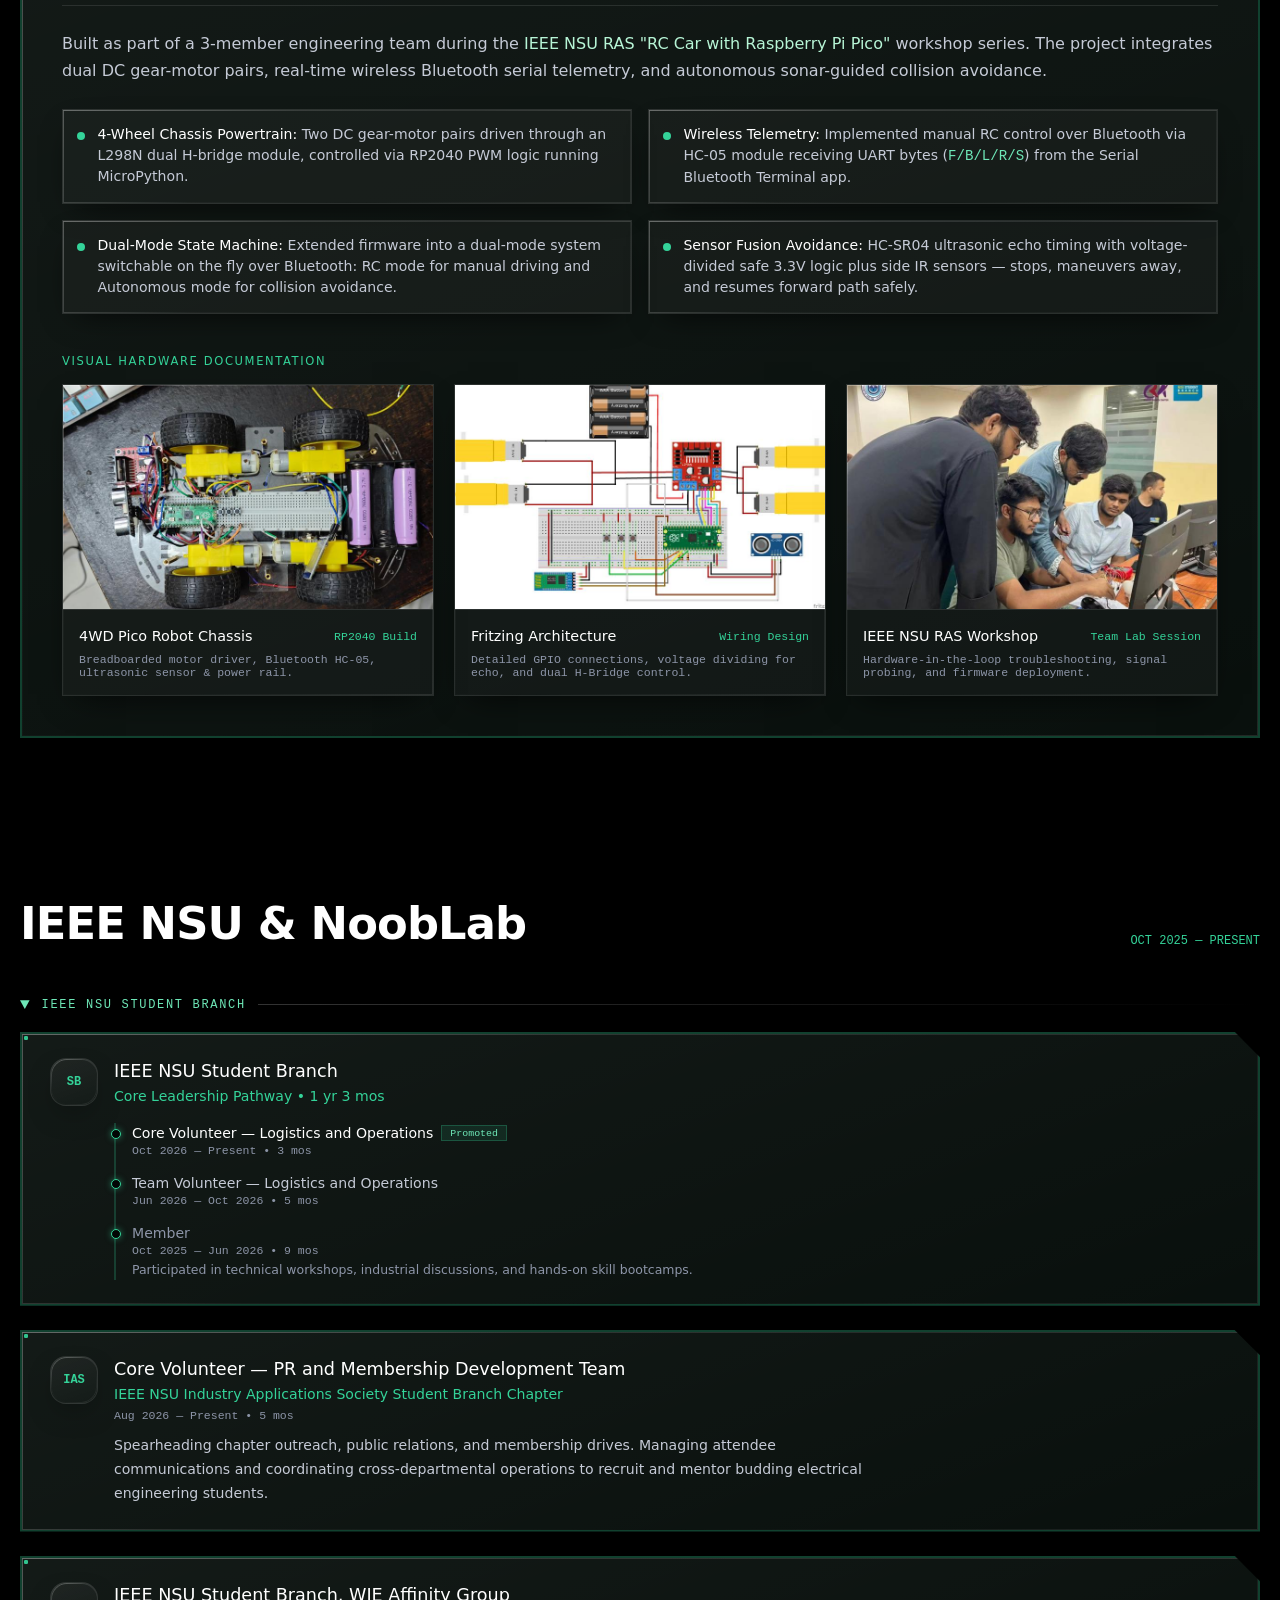
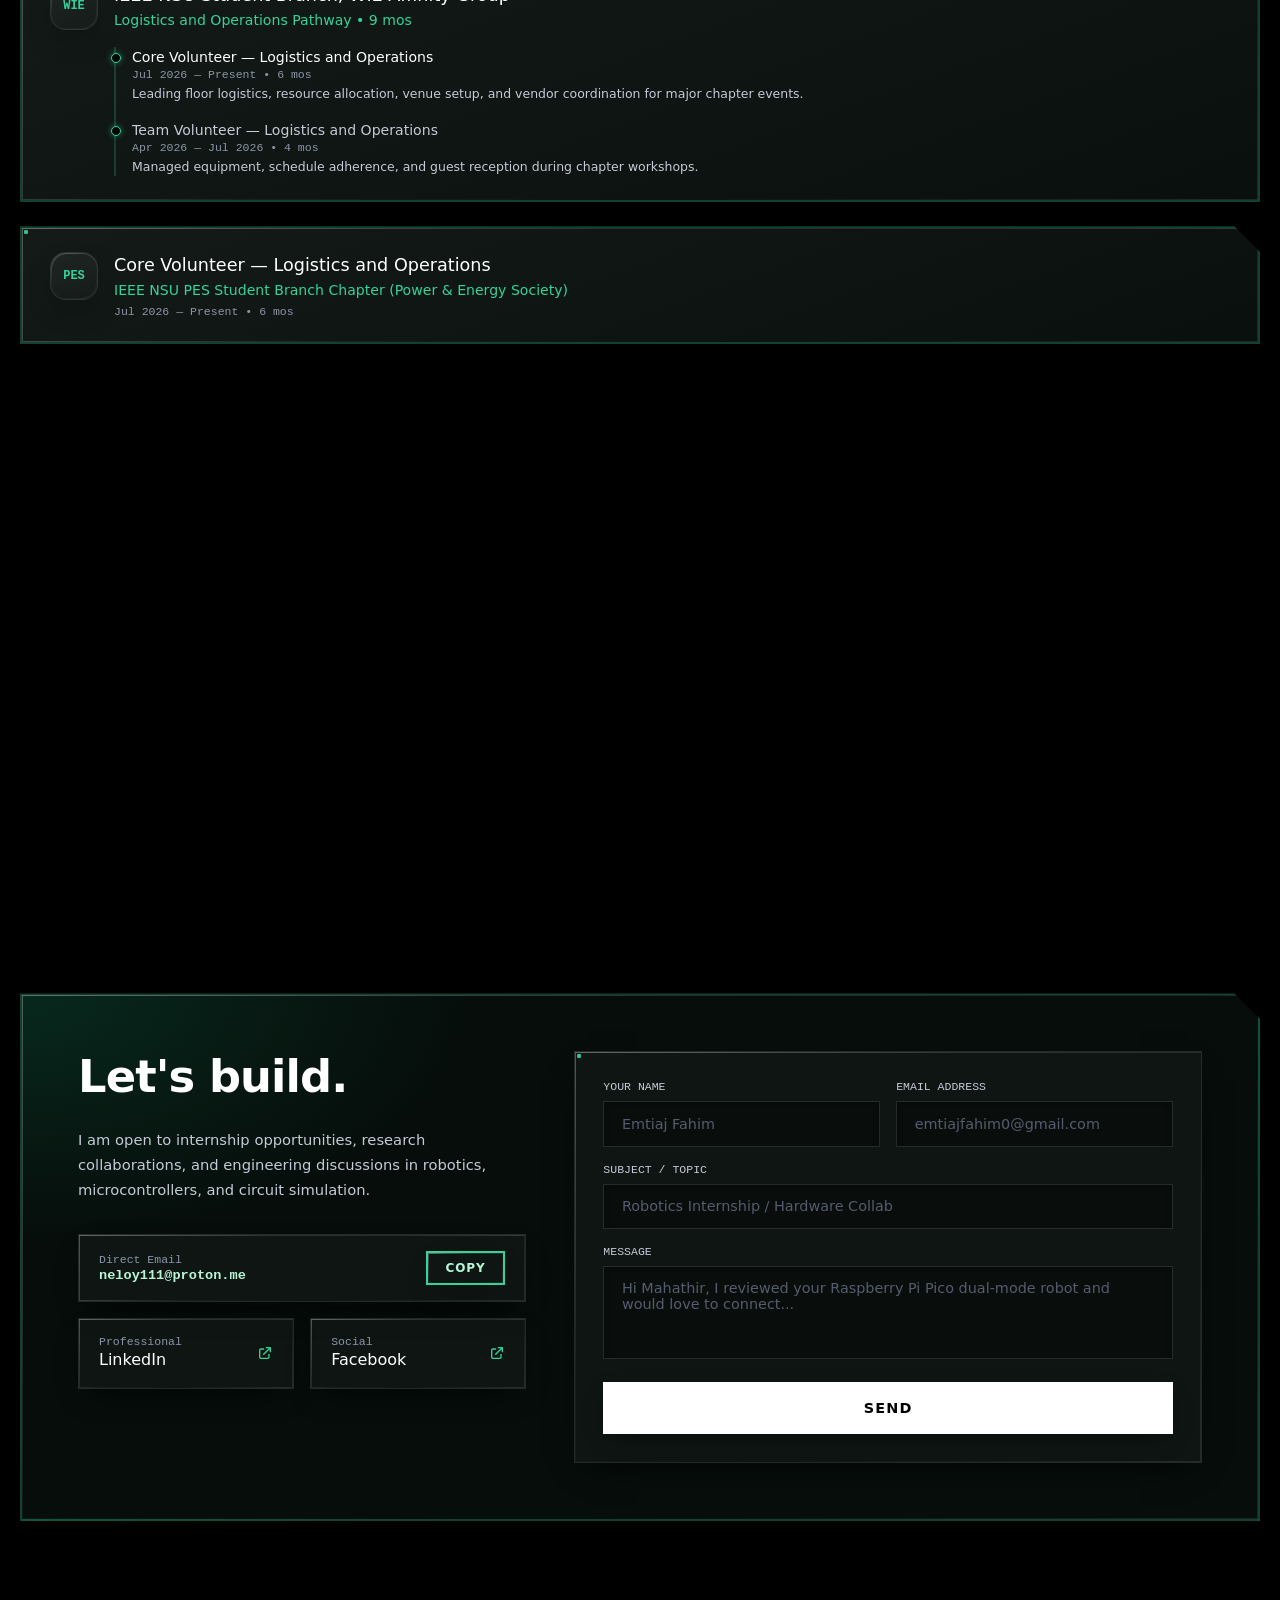
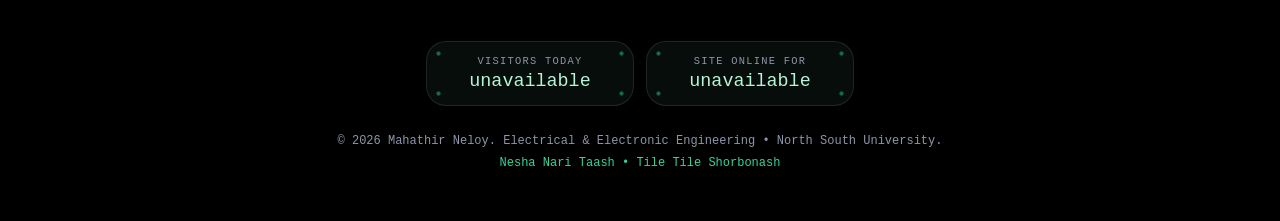
==== commit 0dbf7533: "Add files via upload" ====
--- a/index.html
+++ b/index.html
@@ -6,16 +6,16 @@
 <meta name="viewport" content="width=device-width, initial-scale=1.0">
 <title>Mahathir Neloy | Robotics & Embedded Systems</title>
 <meta name="title" content="Mahathir Neloy | Robotics & Embedded Systems">
-<meta name="description" content="EEE Student at North South University specializing in robotics, RP2040/MicroPython firmware, and autonomous systems.">
+<meta name="description" content="EEE Student at North South University specializing in robotics, RP2040/MicroPython firmware, and autonomous systems. Also a free NSU CGPA calculator and student guides.">
 <meta property="og:type" content="website">
 <meta property="og:url" content="https://mahathirjneloy.github.io/">
 <meta property="og:title" content="Mahathir Neloy | Robotics & Embedded Systems">
-<meta property="og:description" content="EEE Student at North South University specializing in robotics, RP2040/MicroPython firmware, and autonomous systems.">
+<meta property="og:description" content="EEE Student at North South University specializing in robotics, RP2040/MicroPython firmware, and autonomous systems. Also a free NSU CGPA calculator and student guides.">
 <meta property="og:image" content="https://mahathirjneloy.github.io/image_301fca.png">
 <meta name="twitter:card" content="summary_large_image">
 <meta name="twitter:url" content="https://mahathirjneloy.github.io/">
 <meta name="twitter:title" content="Mahathir Neloy | Robotics & Embedded Systems">
-<meta name="twitter:description" content="EEE Student at North South University specializing in robotics, RP2040/MicroPython firmware, and autonomous systems.">
+<meta name="twitter:description" content="EEE Student at North South University specializing in robotics, RP2040/MicroPython firmware, and autonomous systems. Also a free NSU CGPA calculator and student guides.">
 <meta name="twitter:image" content="https://mahathirjneloy.github.io/image_301fca.png">
 <link rel="preconnect" href="https://fonts.googleapis.com">
 <link rel="preconnect" href="https://fonts.gstatic.com" crossorigin>
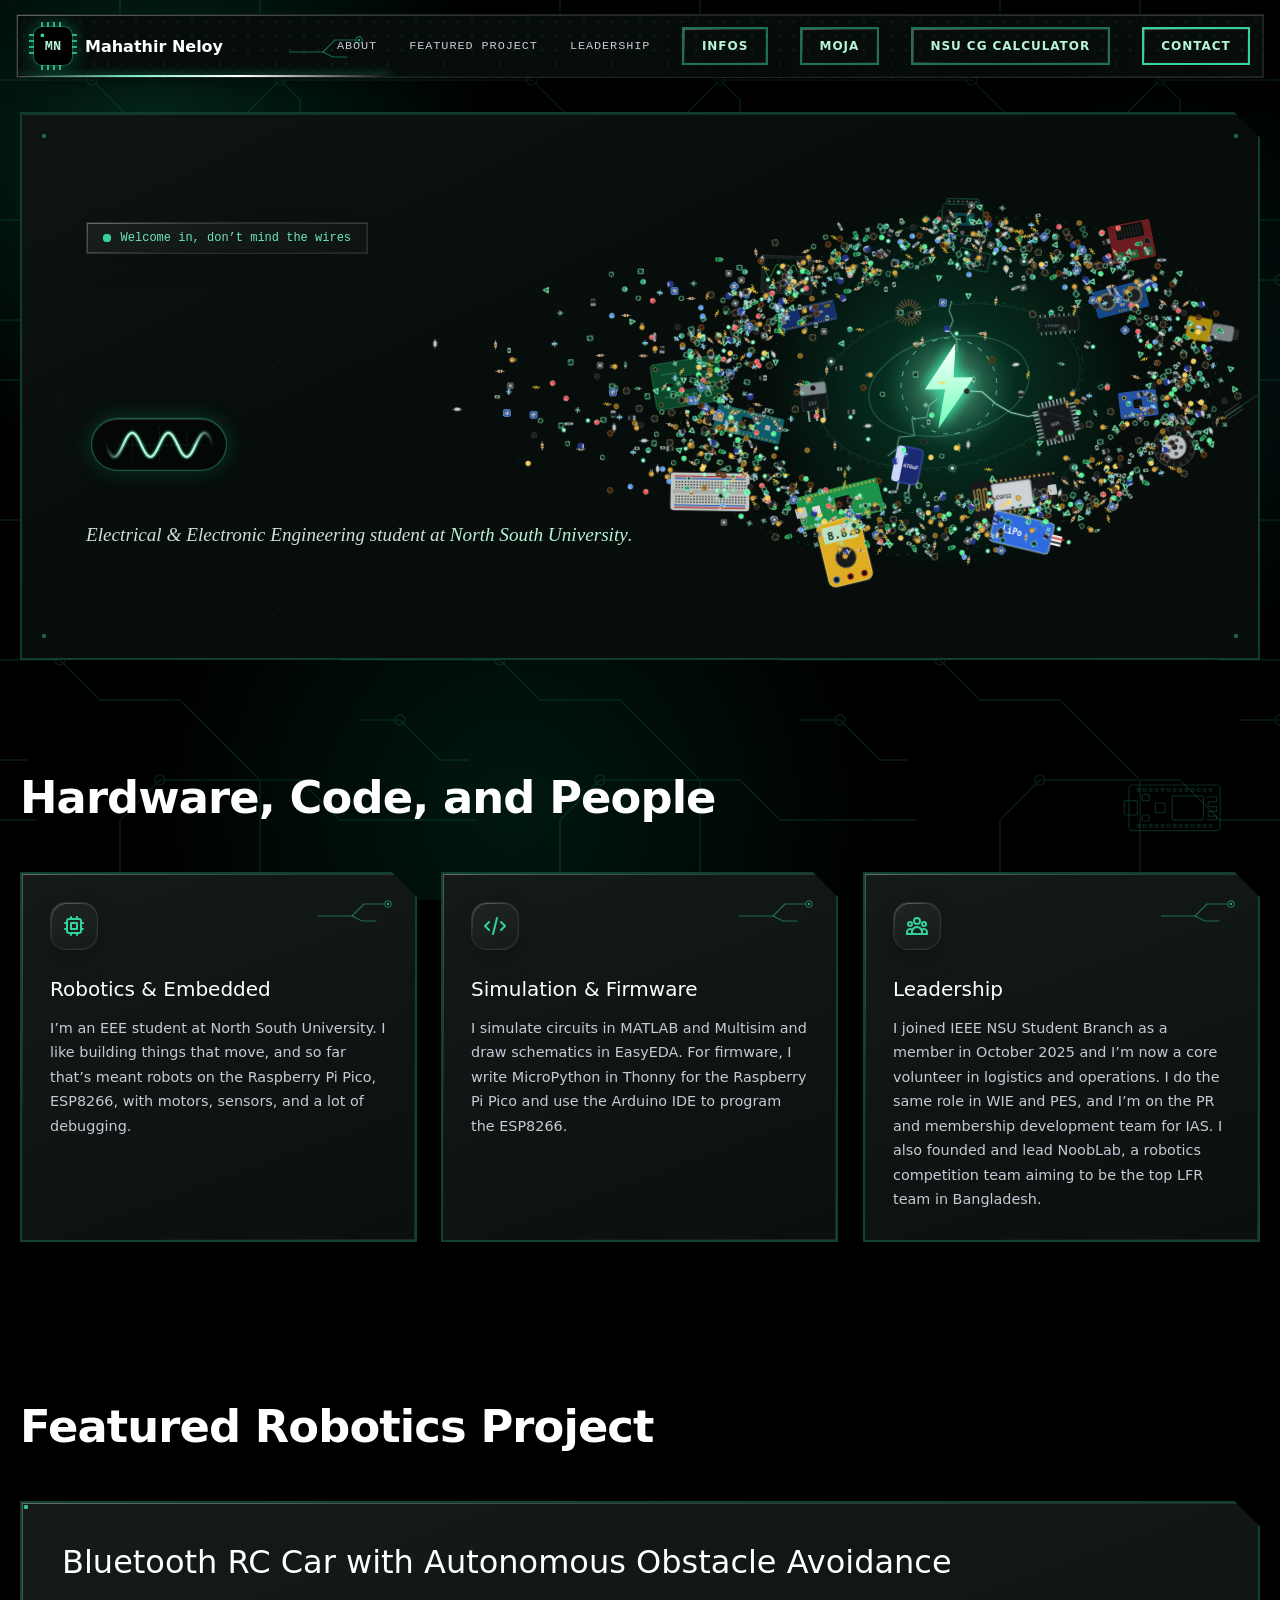
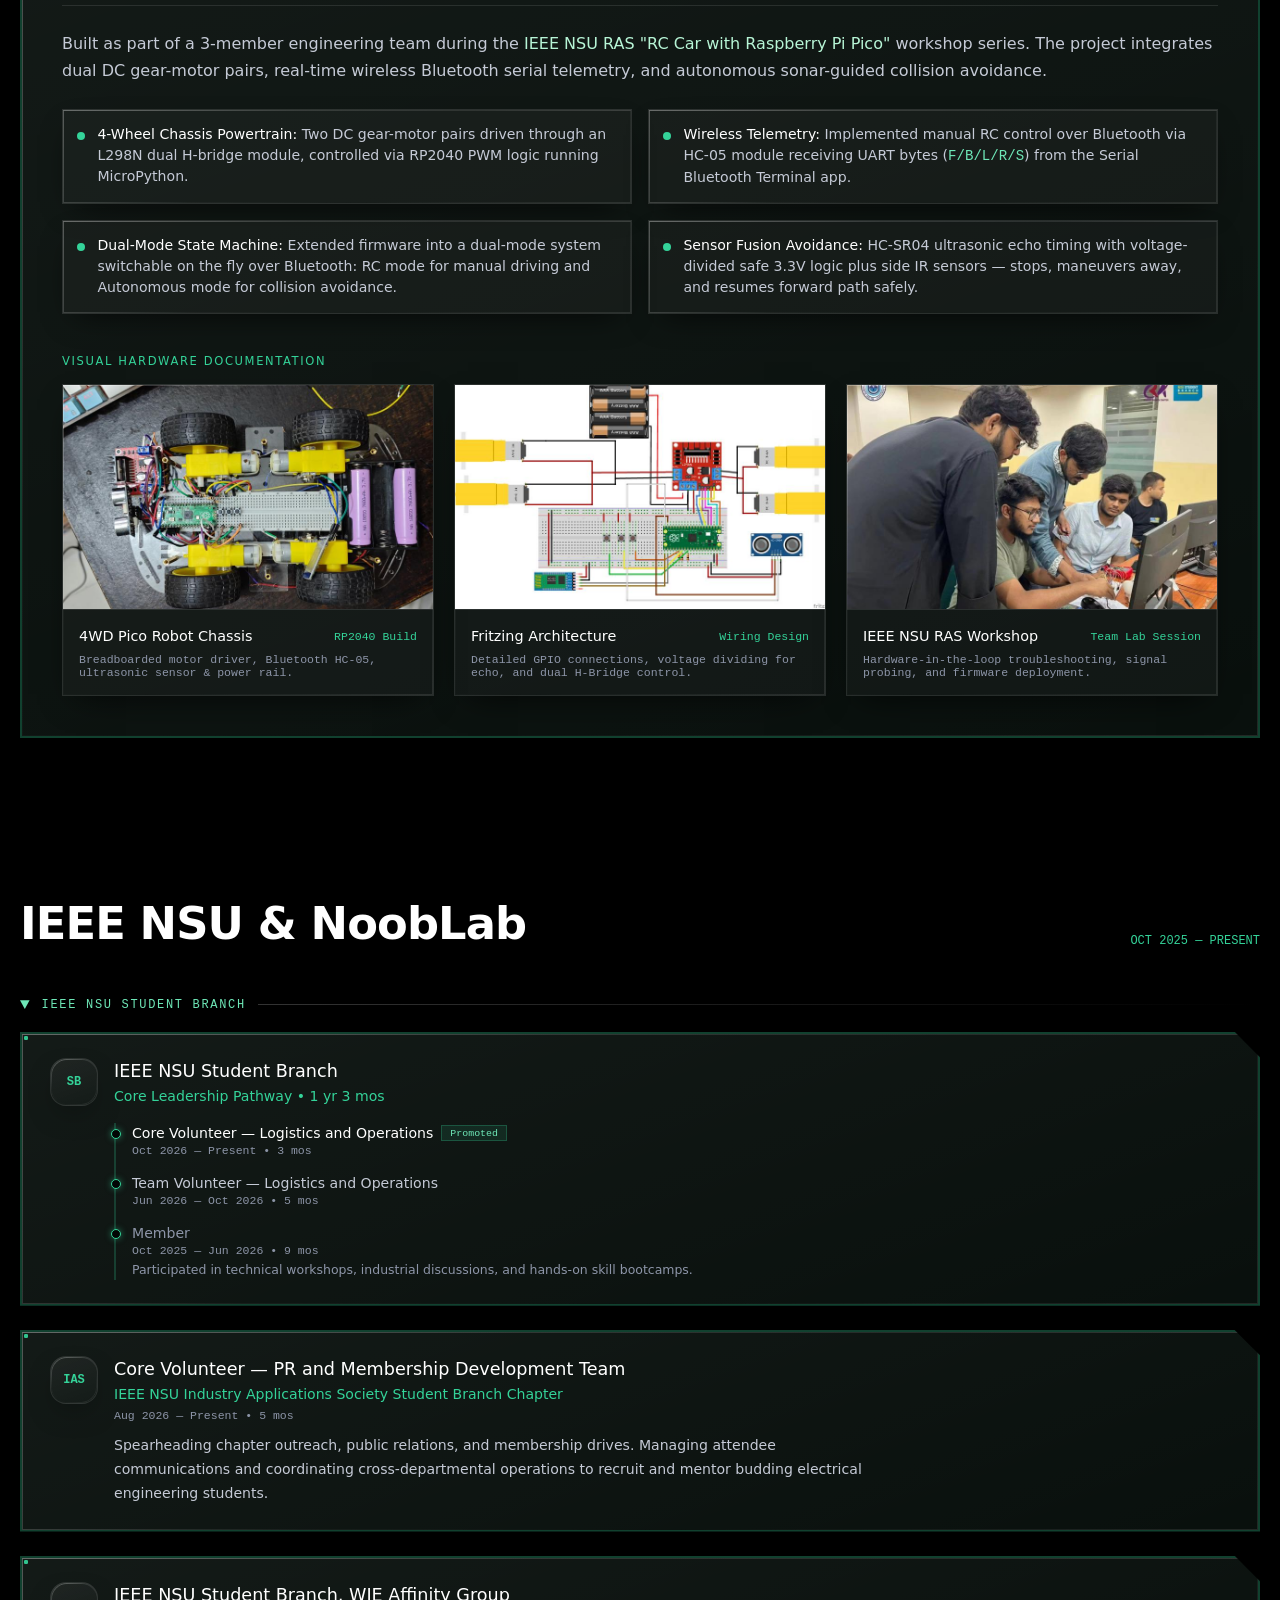
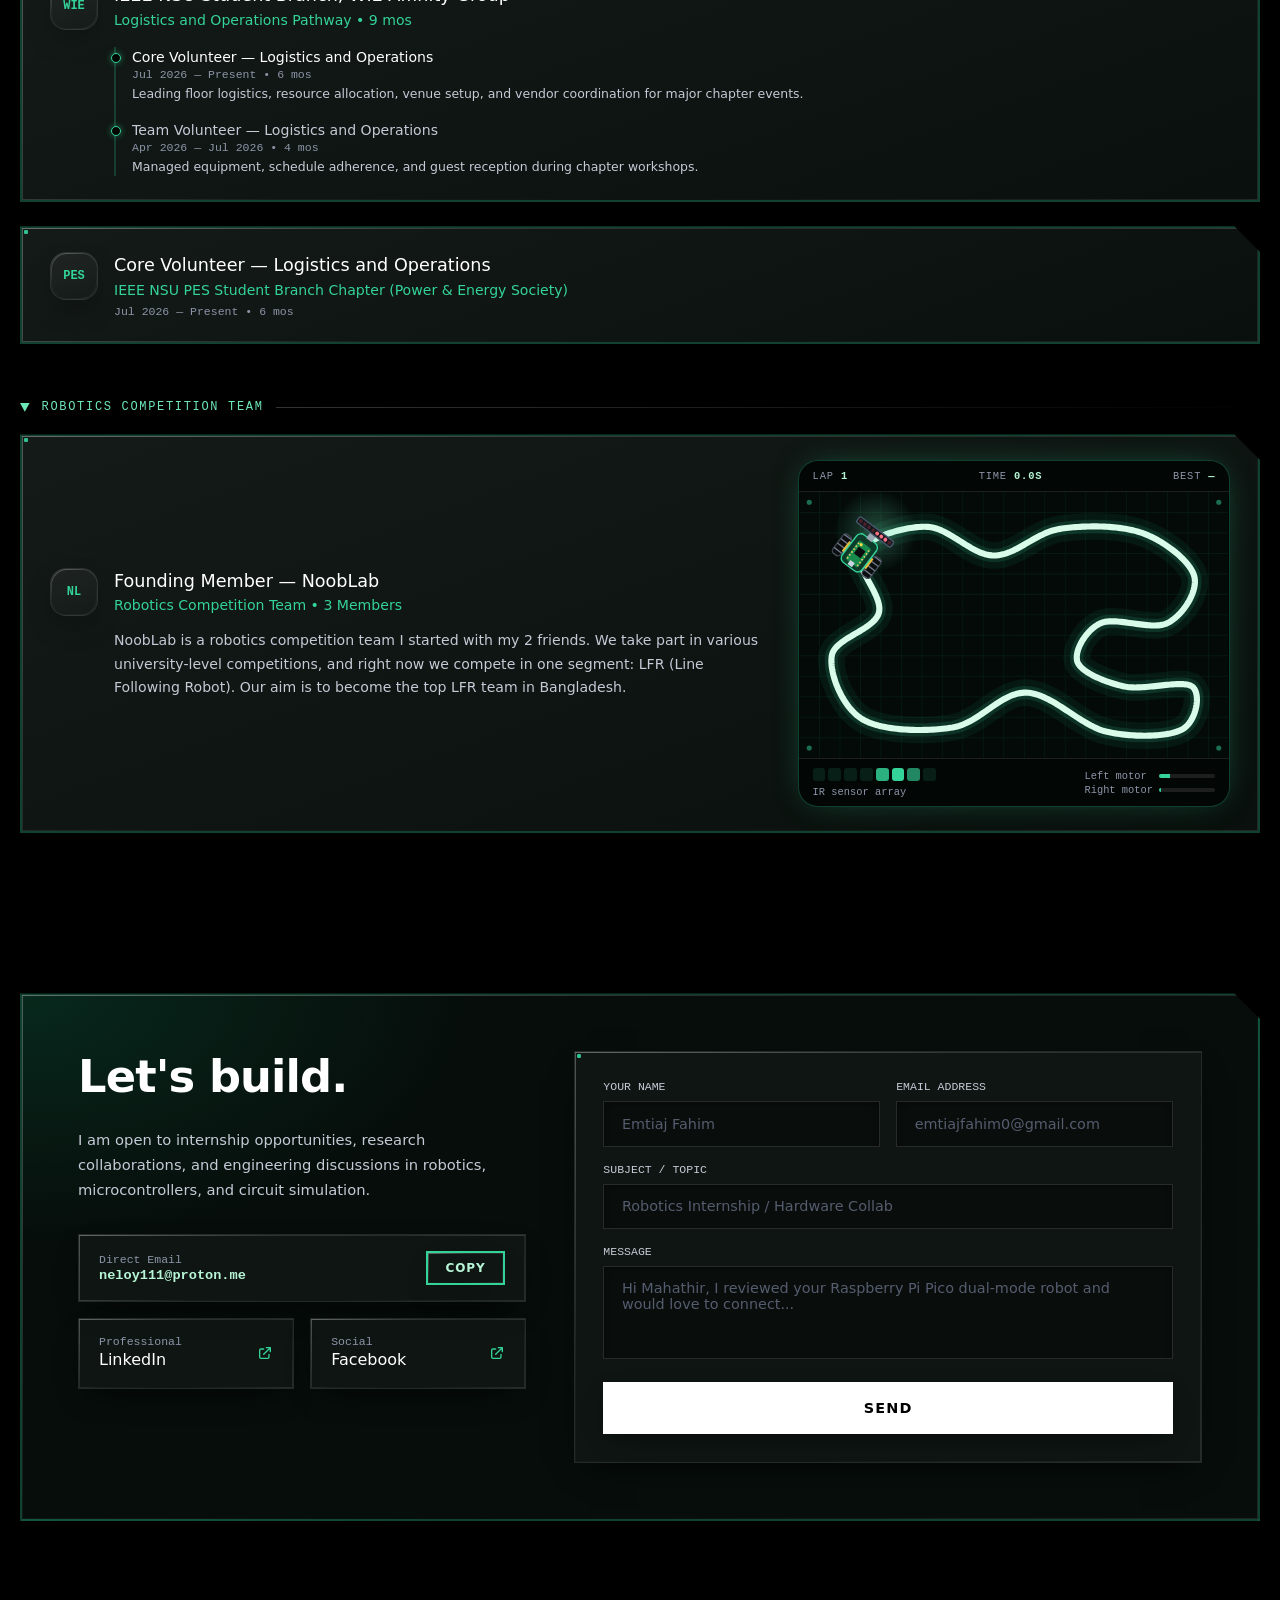
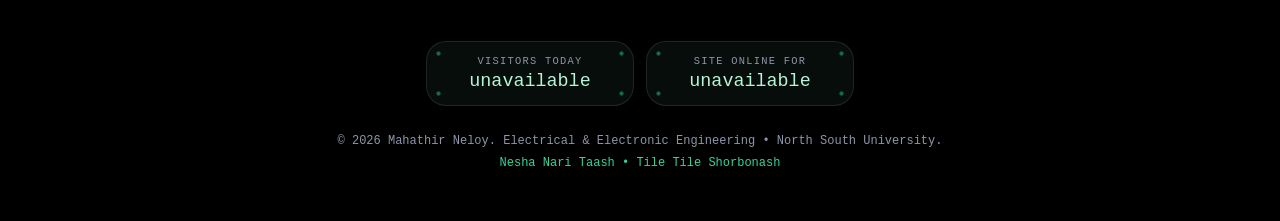
==== commit 15b7f693: "Add files via upload" ====
--- a/index.html
+++ b/index.html
@@ -298,19 +298,19 @@
 #heropanel::after{content:'';position:absolute;inset:0;z-index:0;pointer-events:none;background:radial-gradient(ellipse 34% 52% at 75% 50%,rgba(16,185,129,.24),rgba(16,185,129,.08) 48%,transparent 74%)}
 @media(max-width:767px){#heropanel::after{background:radial-gradient(ellipse 70% 30% at 50% 84%,rgba(16,185,129,.24),rgba(16,185,129,.08) 48%,transparent 74%)}}
 </style>
-<!-- green-theme --><link rel="stylesheet" href="theme.css"><link rel="preload" as="style" href="https://fonts.googleapis.com/css2?family=Montserrat:wght@500;700;800&family=Noto+Serif:ital,wght@1,400&display=swap" onload="this.onload=null;this.rel='stylesheet'"><noscript><link rel="stylesheet" href="https://fonts.googleapis.com/css2?family=Montserrat:wght@500;700;800&family=Noto+Serif:ital,wght@1,400&display=swap"></noscript><style>nav a{white-space:nowrap}@media(min-width:768px) and (max-width:999px){nav{gap:.55rem}.bar .logo b{display:none}nav a:not(.pill){letter-spacing:0;font-size:.68rem}nav .pill{padding-left:.55rem;padding-right:.55rem;letter-spacing:.02em}}</style><style id="updates-nav">header .bar,header #mmenu{max-width:none}nav .pill-d[href="infos.html"]{border-color:rgba(52,211,153,.5);color:var(--b1)}nav .pill-d[href="infos.html"]:hover{color:#000000}</style><style id="contact-mobile">@media(max-width:767px){.cgrid{grid-template-columns:minmax(0,1fr);gap:2rem}.cl,.fcard,.fr>div{min-width:0}.cpanel{padding:1.5rem 1.25rem}.fcard{padding:1.25rem}.box{flex-wrap:wrap}.box .pill-d{margin-left:auto}.two,.fr{grid-template-columns:minmax(0,1fr)}}</style><style id="bugfix-1">@media(min-width:768px) and (max-width:1199px){nav{display:none}#mbtn{display:inline-block}#mmenu:not(.hide){display:flex}#mmenu.hide{display:none}}.logo{flex-shrink:0}.logo b{white-space:nowrap}@media(max-width:767px){input,textarea{font-size:16px}}</style><link rel="canonical" href="https://mahathirjneloy.github.io/"><style id="totop-css">#totop{position:fixed;right:max(1.25rem,env(safe-area-inset-right));bottom:max(1.25rem,env(safe-area-inset-bottom));z-index:50;width:2.9rem;height:2.9rem;display:flex;align-items:center;justify-content:center;padding:0;background:#060d0a;color:#b7f5d6;border:2px solid rgba(52,211,153,.6);cursor:pointer;opacity:0;visibility:hidden;transform:translateY(10px);transition:opacity .25s,transform .25s,visibility .25s,background .2s,color .2s,border-color .2s}#totop.on{opacity:1;visibility:visible;transform:none}#totop:hover,#totop:focus-visible{background:#34d399;border-color:#34d399;color:#000;outline:none}#totop svg{width:1.2rem;height:1.2rem;display:block}</style><style id="totop-toast">#toast{bottom:5rem}</style></head>
+<!-- green-theme --><link rel="stylesheet" href="theme.css"><link rel="preload" as="style" href="https://fonts.googleapis.com/css2?family=Montserrat:wght@500;700;800&family=Noto+Serif:ital,wght@1,400&display=swap" onload="this.onload=null;this.rel='stylesheet'"><noscript><link rel="stylesheet" href="https://fonts.googleapis.com/css2?family=Montserrat:wght@500;700;800&family=Noto+Serif:ital,wght@1,400&display=swap"></noscript><style>nav a{white-space:nowrap}@media(min-width:768px) and (max-width:999px){nav{gap:.55rem}.bar .logo b{display:none}nav a:not(.pill){letter-spacing:0;font-size:.68rem}nav .pill{padding-left:.55rem;padding-right:.55rem;letter-spacing:.02em}}</style><style id="updates-nav">header .bar,header #mmenu{max-width:none}nav .pill-d[href="infos.html"]{border-color:rgba(52,211,153,.5);color:var(--b1)}nav .pill-d[href="infos.html"]:hover{color:#000000}</style><style id="contact-mobile">@media(max-width:767px){.cgrid{grid-template-columns:minmax(0,1fr);gap:2rem}.cl,.fcard,.fr>div{min-width:0}.cpanel{padding:1.5rem 1.25rem}.fcard{padding:1.25rem}.box{flex-wrap:wrap}.box .pill-d{margin-left:auto}.two,.fr{grid-template-columns:minmax(0,1fr)}}</style><style id="bugfix-1">@media(min-width:768px) and (max-width:1199px){nav{display:none}#mbtn{display:inline-block}#mmenu:not(.hide){display:flex}#mmenu.hide{display:none}}.logo{flex-shrink:0}.logo b{white-space:nowrap}@media(max-width:767px){input,textarea{font-size:16px}}</style><link rel="canonical" href="https://mahathirjneloy.github.io/"><style id="totop-css">#totop{position:fixed;right:max(1.25rem,env(safe-area-inset-right));bottom:max(1.25rem,env(safe-area-inset-bottom));z-index:50;width:2.9rem;height:2.9rem;display:flex;align-items:center;justify-content:center;padding:0;background:#060d0a;color:#b7f5d6;border:2px solid rgba(52,211,153,.6);cursor:pointer;opacity:0;visibility:hidden;transform:translateY(10px);transition:opacity .25s,transform .25s,visibility .25s,background .2s,color .2s,border-color .2s}#totop.on{opacity:1;visibility:visible;transform:none}#totop:hover,#totop:focus-visible{background:#34d399;border-color:#34d399;color:#000;outline:none}#totop svg{width:1.2rem;height:1.2rem;display:block}</style><style id="totop-toast">#toast{bottom:5rem}</style><style id="a11y-fixes">#lb{visibility:hidden;transition:opacity .3s,visibility 0s .3s}#lb.on{visibility:visible;transition:opacity .3s,visibility 0s}.photo:focus-visible{outline:2px solid #34d399;outline-offset:3px}@media(prefers-reduced-motion:reduce){html{scroll-behavior:auto!important}*,*::before,*::after{animation-duration:.01ms!important;animation-iteration-count:1!important;transition-duration:.01ms!important;transition-delay:0s!important}}</style></head>
 <body>
 
 <div id="cur" aria-hidden="true"><svg viewBox="0 0 32 32" fill="none" stroke="#34d399" stroke-width="1.4" stroke-linecap="round"><path class="pins" d="M11 2v5M16 2v5M21 2v5M11 25v5M16 25v5M21 25v5M2 11h5M2 16h5M2 21h5M25 11h5M25 16h5M25 21h5"/><rect x="7" y="7" width="18" height="18" rx="2.5" fill="#040806"/><rect x="11.5" y="11.5" width="9" height="9" rx="1.2" stroke-opacity=".5"/><circle cx="9.6" cy="9.6" r=".9" fill="#34d399" stroke="none"/><circle class="led" cx="16" cy="16" r="1.8" fill="#b7f5d6" stroke="none"/></svg></div>
 <div id="prog"></div>
-<div id="toast"><div><span class="dot"></span><span id="tmsg">Copied to clipboard!</span></div></div>
+<div id="toast" role="status" aria-live="polite"><div><span class="dot"></span><span id="tmsg">Copied to clipboard!</span></div></div>
 
 <!-- Lightbox -->
-<div id="lb">
+<div id="lb" role="dialog" aria-modal="true" aria-label="Photo preview">
   <div class="lbx" onclick="event.stopPropagation()">
     <div class="lbh"><h4 id="lbt"></h4>
       <button onclick="closeLightbox()" aria-label="Close photo preview"><svg fill="none" stroke="currentColor" viewBox="0 0 24 24"><path stroke-linecap="round" stroke-linejoin="round" stroke-width="2" d="M6 18L18 6M6 6l12 12"/></svg></button></div>
-    <div class="lbi"><img id="lbimg" src="" alt="Hardware preview"></div>
+    <div class="lbi"><img id="lbimg" src="[data-uri]" alt="Hardware preview"></div>
     <p id="lbc"></p>
   </div>
 </div>
@@ -326,7 +326,7 @@
       <a href="nsu.html" class="pill pill-d">NSU CG Calculator</a>
       <a href="#contact" class="pill pill-d">Contact</a>
     </nav>
-    <button id="mbtn" aria-label="Toggle menu"><svg fill="none" stroke="currentColor" viewBox="0 0 24 24"><path stroke-linecap="round" stroke-linejoin="round" stroke-width="2" d="M4 6h16M4 12h16m-7 6h7"/></svg></button>
+    <button id="mbtn" aria-label="Toggle menu" aria-controls="mmenu" aria-expanded="false"><svg fill="none" stroke="currentColor" viewBox="0 0 24 24"><path stroke-linecap="round" stroke-linejoin="round" stroke-width="2" d="M4 6h16M4 12h16m-7 6h7"/></svg></button>
   </div>
   <div id="mmenu" class="hide">
     <a href="#about" class="mlink">About</a><a href="#projects" class="mlink">Featured Project</a>
@@ -1193,5 +1193,17 @@
 })();
 </script>
 <button id="totop" type="button" aria-label="Back to top"><svg viewBox="0 0 24 24" fill="none" stroke="currentColor" stroke-width="2.4" stroke-linecap="round" stroke-linejoin="round" aria-hidden="true"><path d="M12 19V5M5 12l7-7 7 7"/></svg></button><script>(function(){var b=document.getElementById("totop");if(!b)return;var p=false;function u(){p=false;b.classList.toggle("on",(window.scrollY||document.documentElement.scrollTop)>500)}addEventListener("scroll",function(){if(!p){p=true;requestAnimationFrame(u)}},{passive:true});u();b.addEventListener("click",function(){var r=matchMedia("(prefers-reduced-motion:reduce)").matches;window.scrollTo({top:0,behavior:r?"auto":"smooth"});b.blur()})})();</script>
-</body>
+<script id="a11y-fixes-js">(function(){
+var lb=document.getElementById("lb"),mb=document.getElementById("mbtn"),mm=document.getElementById("mmenu"),back=null;
+if(lb){
+ document.querySelectorAll(".photo").forEach(function(p){var t=p.querySelector(".pbody b");p.tabIndex=0;p.setAttribute("role","button");if(t)p.setAttribute("aria-label","Open photo: "+t.textContent);p.addEventListener("keydown",function(e){if(e.target===p&&(e.key==="Enter"||e.key===" ")){e.preventDefault();p.click()}})});
+ var oo=window.openLightbox,oc=window.closeLightbox;
+ if(oo&&oc){
+  window.openLightbox=function(){back=document.activeElement;oo.apply(this,arguments);var b=lb.querySelector("button");if(b)b.focus()};
+  window.closeLightbox=function(){oc.apply(this,arguments);if(back&&back.focus){back.focus();back=null}};
+ }
+ document.addEventListener("keydown",function(e){if(e.key==="Tab"&&lb.classList.contains("on")){e.preventDefault();var b=lb.querySelector("button");if(b)b.focus()}});
+}
+if(mb&&mm){var sync=function(){mb.setAttribute("aria-expanded",String(!mm.classList.contains("hide")))};sync();new MutationObserver(sync).observe(mm,{attributes:true,attributeFilter:["class"]})}
+})();</script></body>
 </html>
